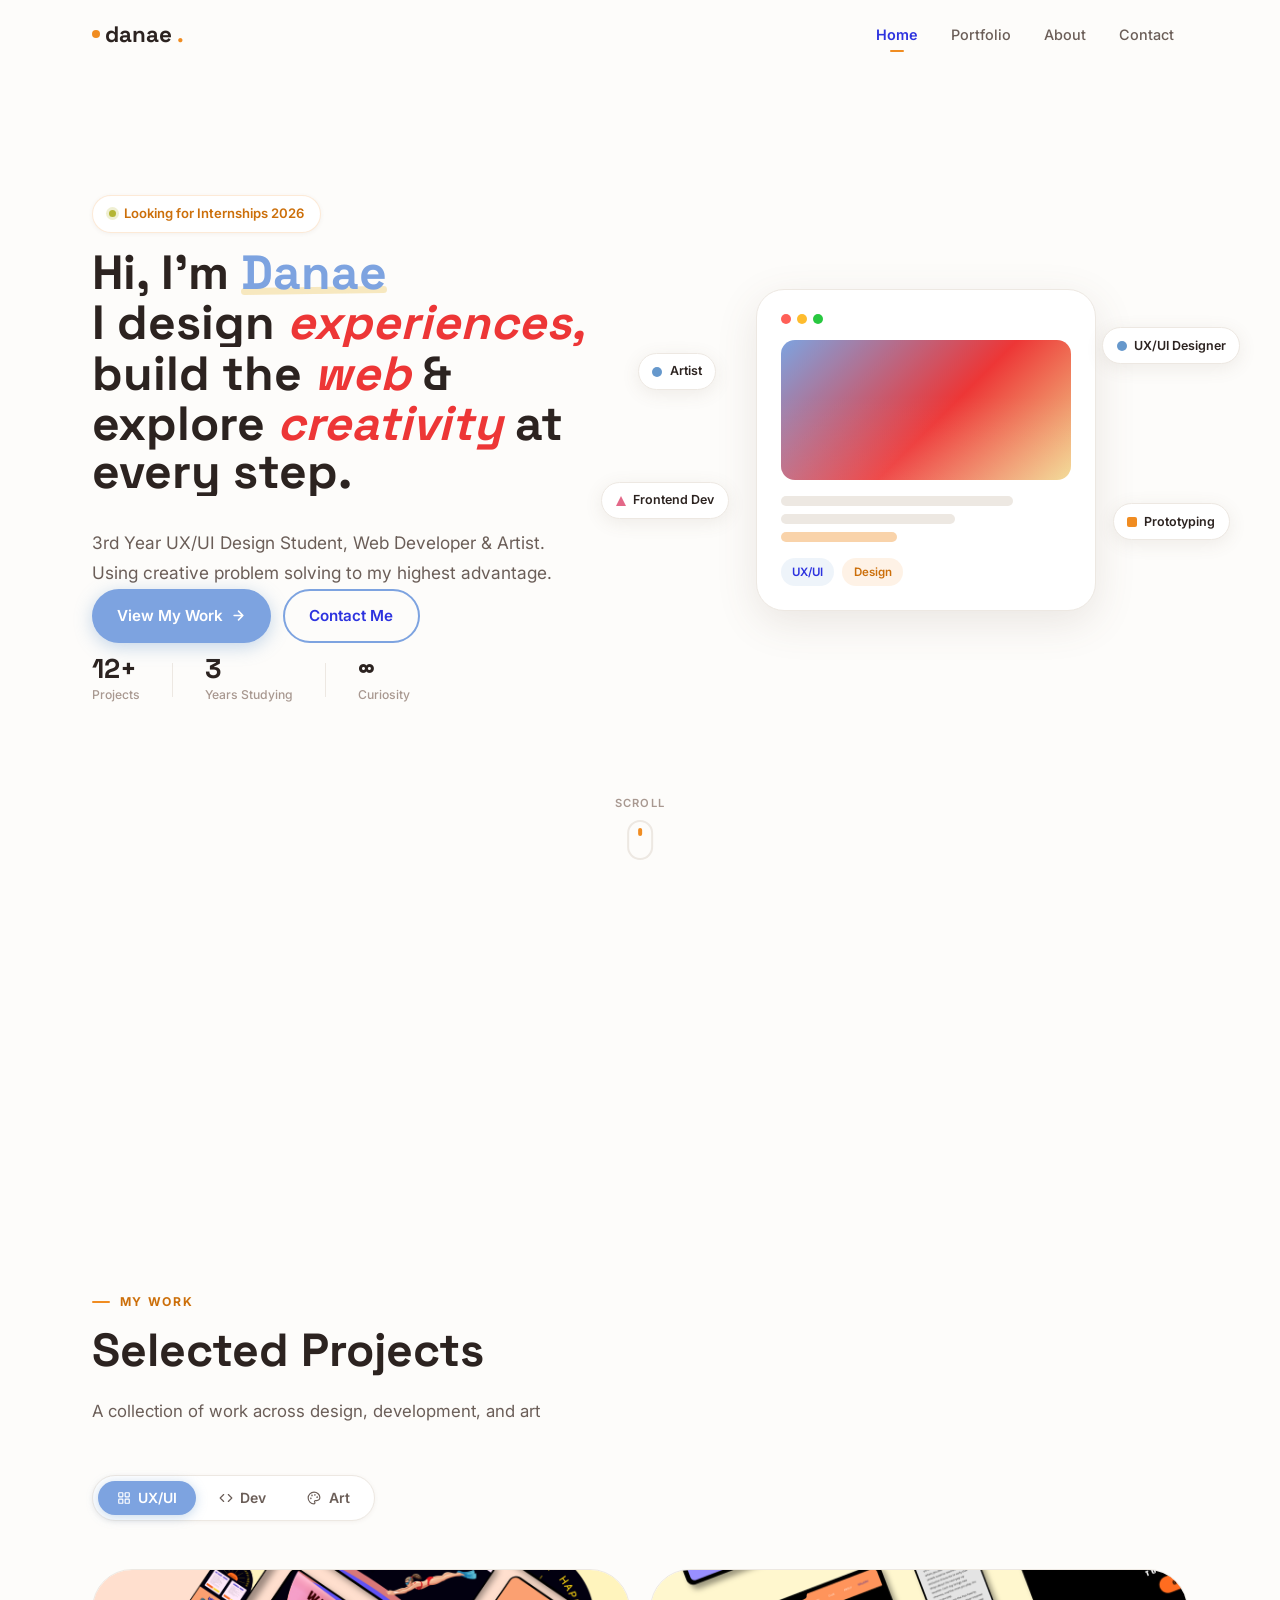
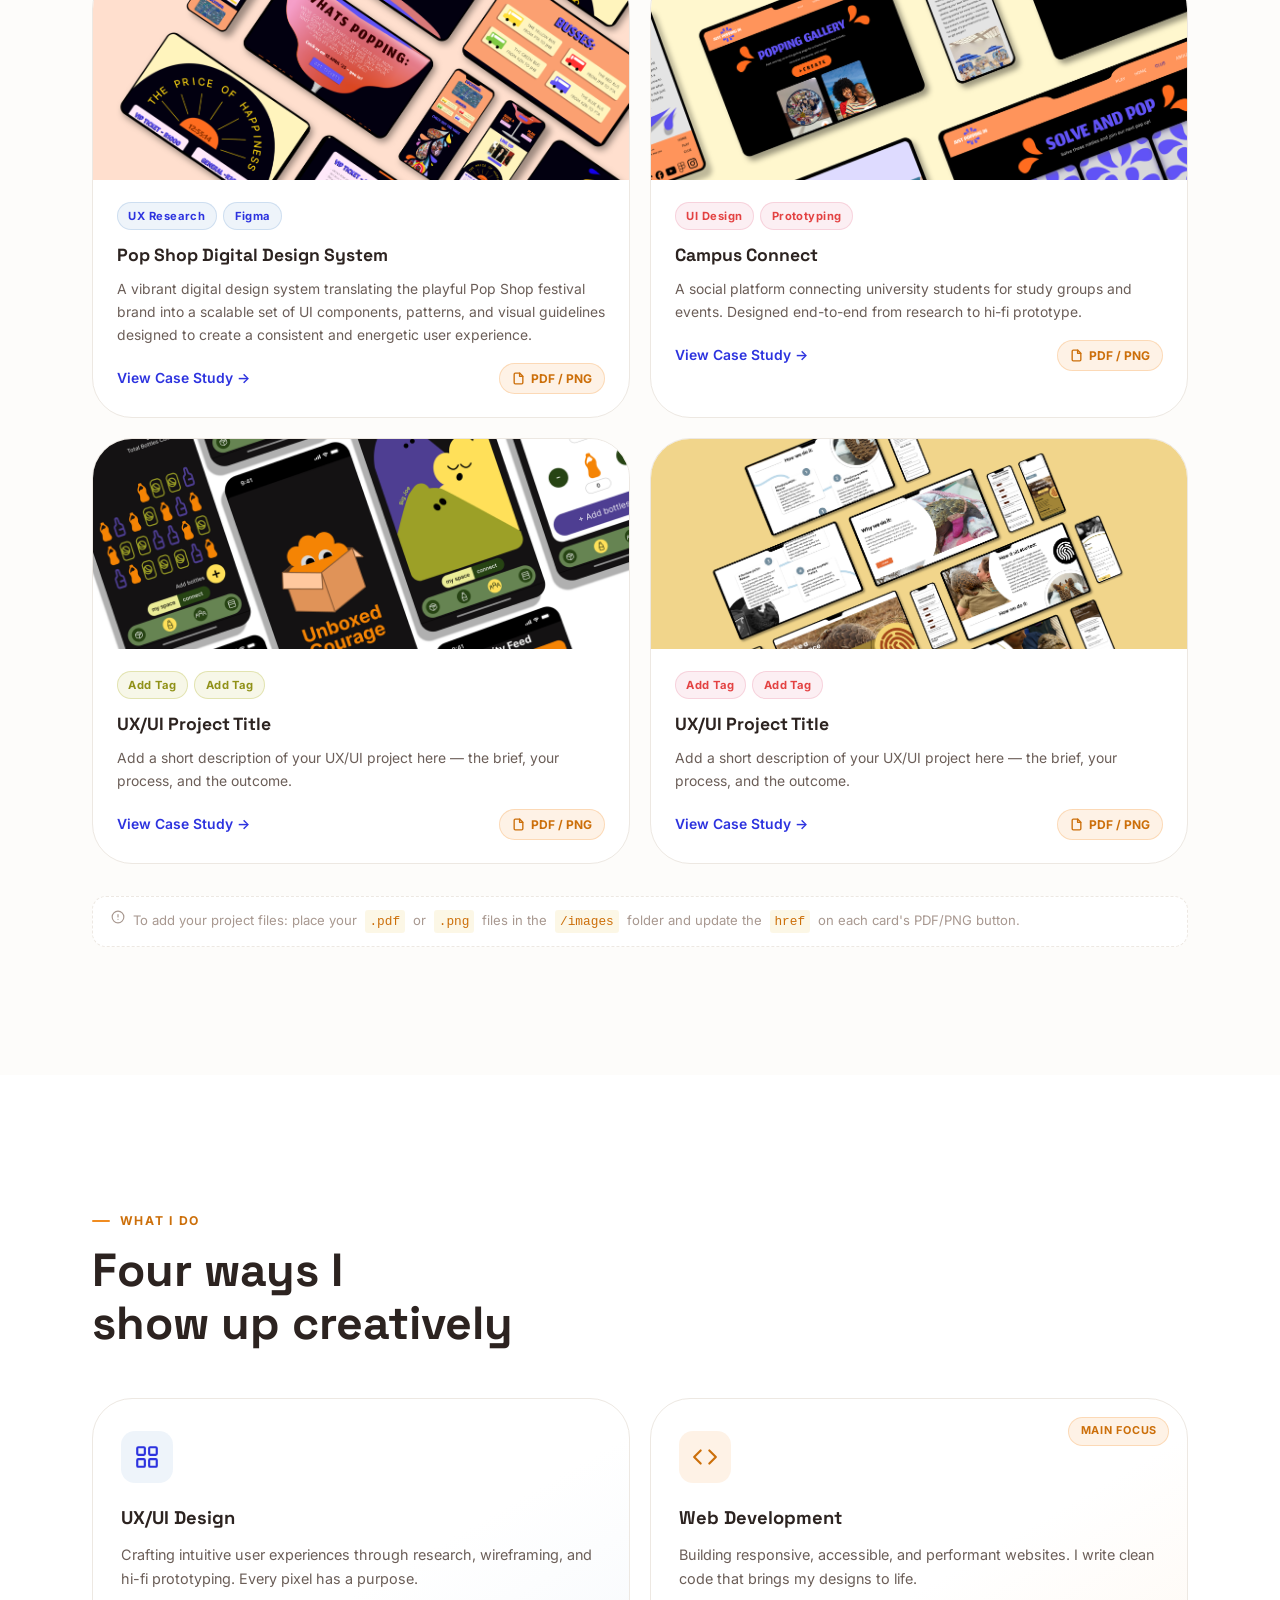
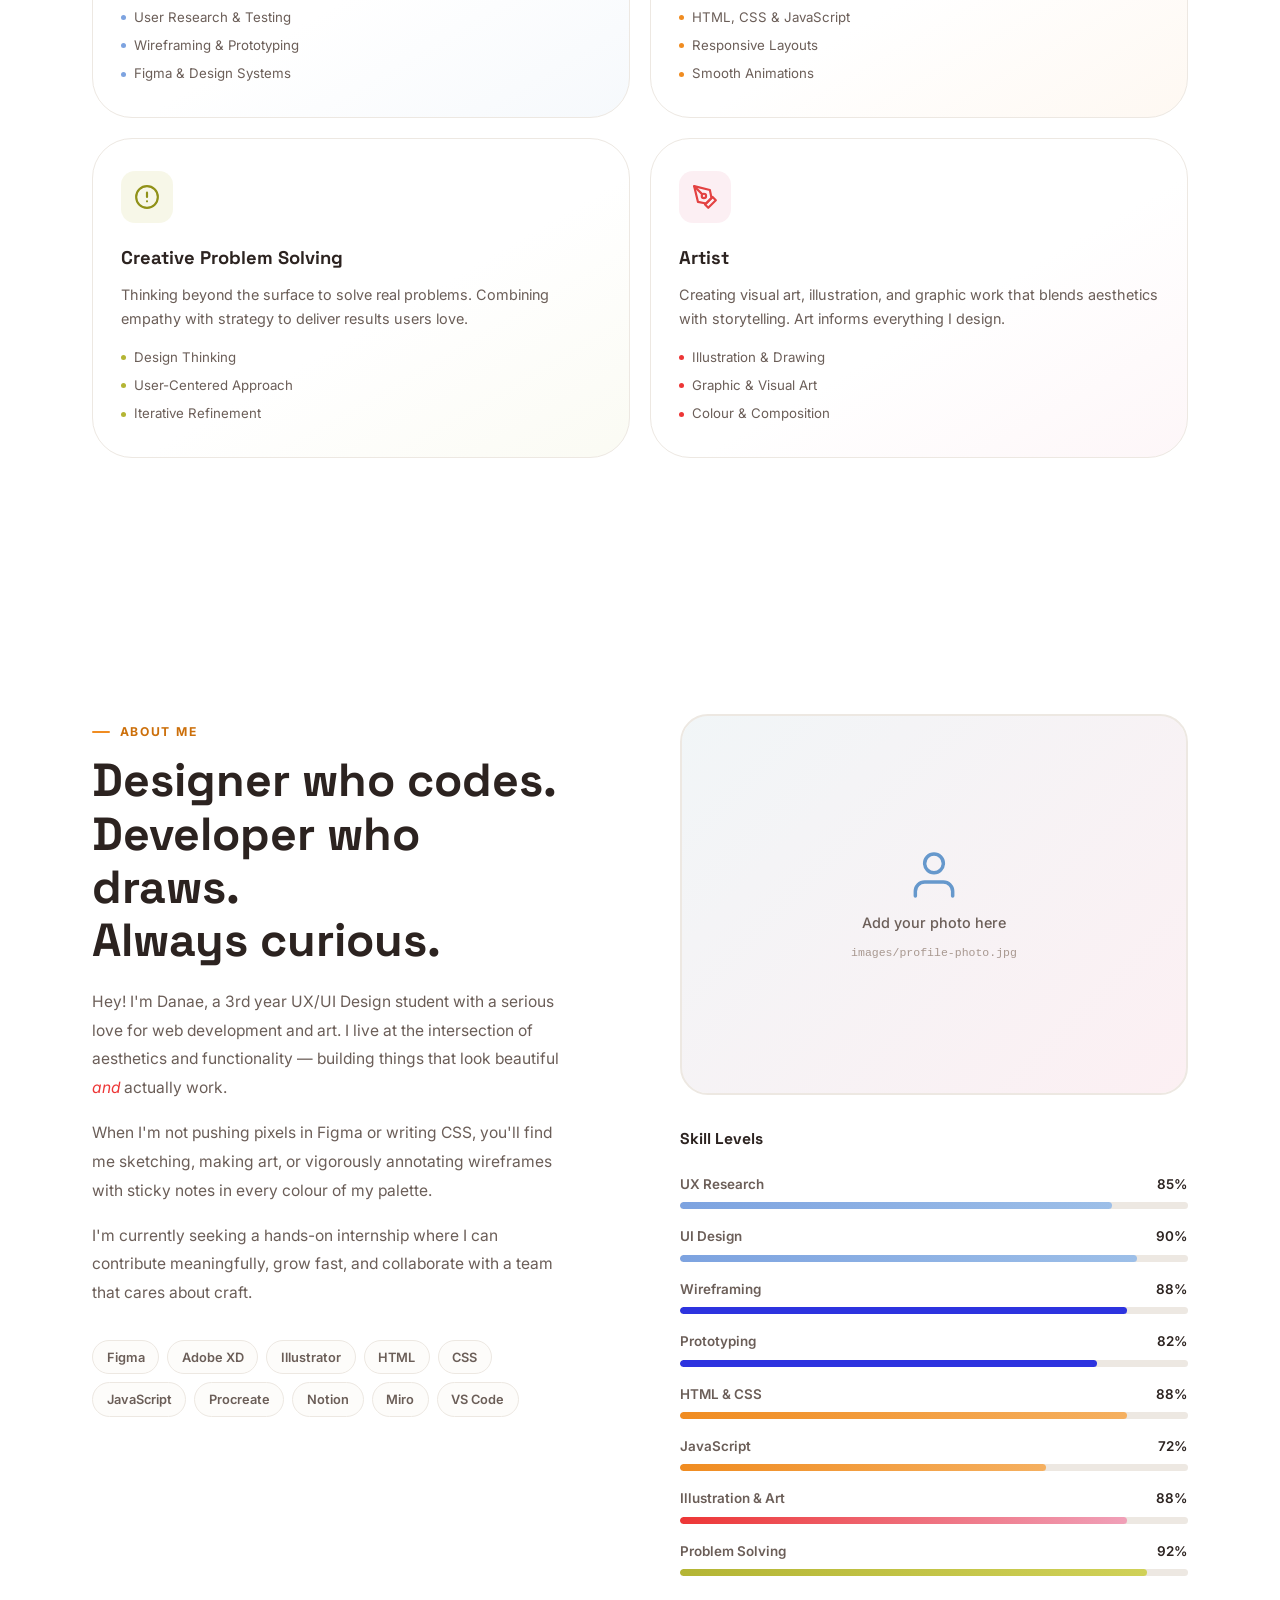
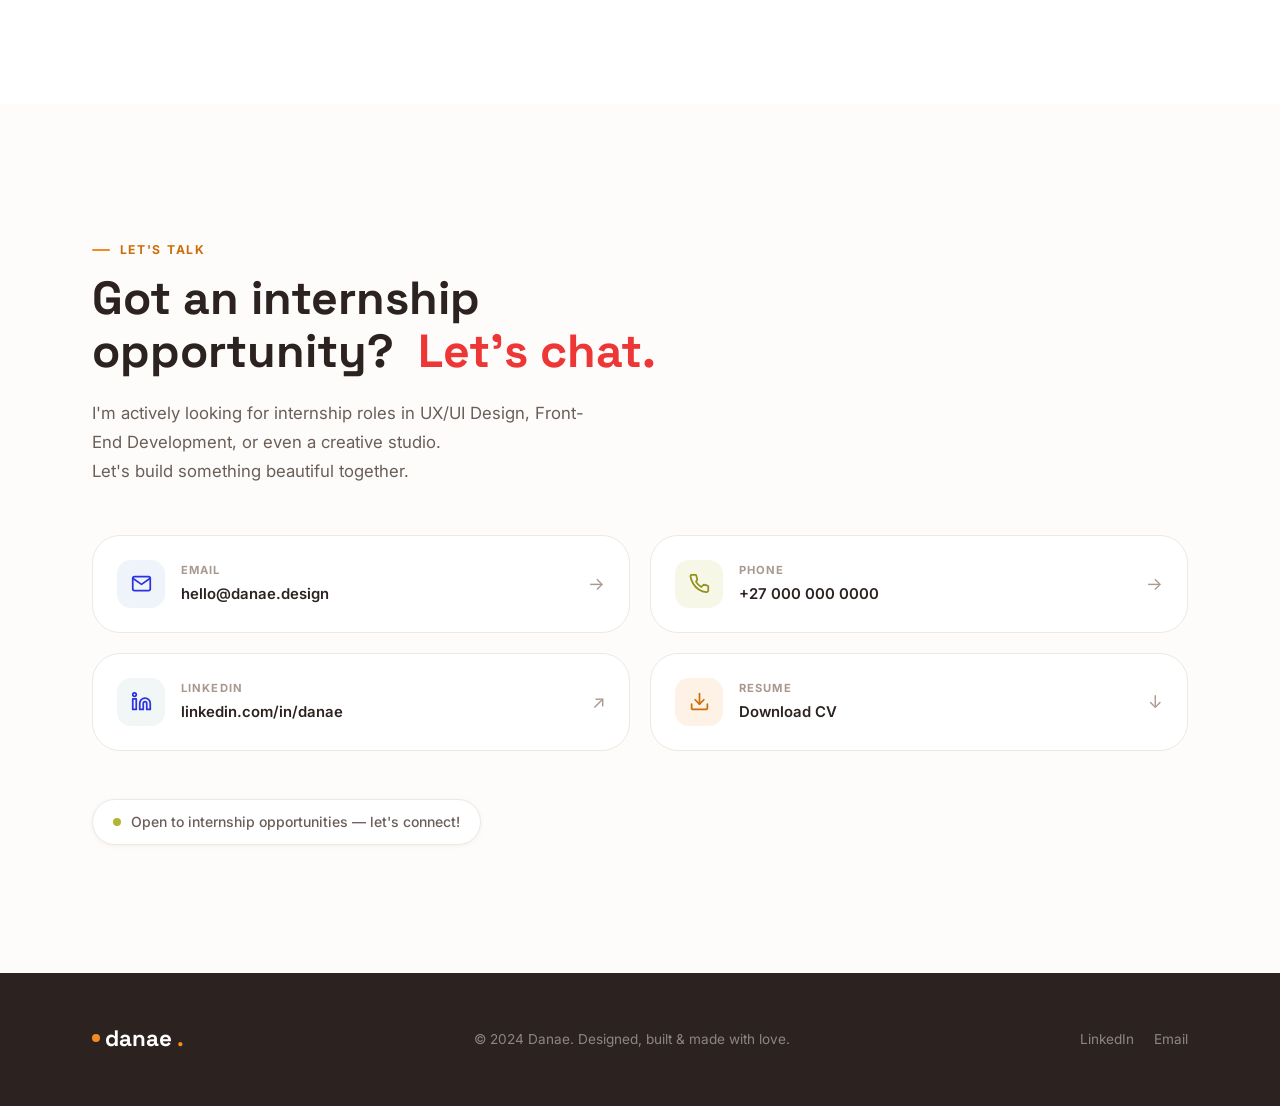
==== index.html @ b21295f0 "first push" ====
<!DOCTYPE html>
<html lang="en">
  <head>
    <meta charset="UTF-8" />
    <meta name="viewport" content="width=device-width, initial-scale=1.0, user-scalable=no, minimum-scale=1.0, maximum-scale=1.0" />
    <title>Danae Swart UX/UI Designer, Developer &amp; Artist</title>
    <meta name="description" content="3rd Year UX/UI Design Student, Web Developer &amp; Artist. Currently seeking internship opportunities." />
    <link rel="preconnect" href="https://fonts.googleapis.com" />
    <link rel="preconnect" href="https://fonts.gstatic.com" crossorigin />
    <link href="https://fonts.googleapis.com/css2?family=Inter:wght@300;400;500;600;700;800;900&family=Space+Grotesk:wght@400;500;600;700;800&display=swap" rel="stylesheet" />
    <link rel="stylesheet" href="styles.css" />
  </head>
  <body>

    <!-- ===== NAVIGATION ===== -->
    <header class="navbar" id="navbar">
      <div class="nav-container">
        <a href="#home" class="nav-logo">
          <span class="logo-dot"></span>danae<span class="logo-accent">.</span>
        </a>

        <nav class="nav-links" id="navLinks" role="navigation" aria-label="Main navigation">
          <a href="#home"      class="nav-link active" data-section="home">Home</a>
          <a href="#portfolio" class="nav-link"         data-section="portfolio">Portfolio</a>
          <a href="#about"     class="nav-link"         data-section="about">About</a>
          <a href="#contact"   class="nav-link"         data-section="contact">Contact</a>
        </nav>

        <button class="hamburger" id="hamburger" aria-label="Toggle menu" aria-expanded="false">
          <span></span><span></span><span></span>
        </button>
      </div>
    </header>

    <main>

      <!-- ===== HERO SECTION ===== -->
      <section class="hero" id="home">

        <!-- Floating background shapes
        <div class="hero-shapes" aria-hidden="true">
          <div class="shape shape-1"></div>
          <div class="shape shape-2"></div>
          <div class="shape shape-3"></div>
          <div class="shape shape-4"></div>
          <div class="shape shape-5"></div>
        </div> -->

        <div class="hero-content">
          <div class="hero-badge">
            <span class="badge-dot"></span>
            Looking for Internships 2026         </div>

          <h1 class="hero-headline">
            <span class="line line-1">Hi, I'm <mark class="highlight">Danae</mark></span>
            <span class="line line-2">I design <em>experiences,</em></span>
            <span class="line line-3">build the <em>web</em> &amp;</span>
            <span class="line line-4">explore  <em>creativity</em> at every step.</span>
          </h1>

          <p class="hero-sub">
            3rd Year UX/UI Design Student, Web Developer &amp; Artist.<br />
            Using creative problem solving to my highest advantage.
          </p>

          <div class="hero-cta">
            <a href="#portfolio" class="btn btn-primary">
              View My Work
              <svg width="15" height="15" viewBox="0 0 24 24" fill="none" stroke="currentColor" stroke-width="2.5" stroke-linecap="round" stroke-linejoin="round" aria-hidden="true"><path d="M5 12h14M12 5l7 7-7 7"/></svg>
            </a>
            <a href="#contact" class="btn btn-outline">Contact Me</a>
          </div>

          <div class="hero-stats">
            <div class="stat">
              <span class="stat-num">12+</span>
              <span class="stat-label">Projects</span>
            </div>
            <div class="stat-divider"></div>
            <div class="stat">
              <span class="stat-num">3</span>
              <span class="stat-label">Years Studying</span>
            </div>
            <div class="stat-divider"></div>
            <div class="stat">
              <span class="stat-num">&infin;</span>
              <span class="stat-label">Curiosity</span>
            </div>
          </div>
        </div>

        <!-- UI mockup card + floating chips -->
        <div class="hero-visual" aria-hidden="true">
          <div class="hero-card-mock">
            <div class="mock-bar">
              <span></span><span></span><span></span>
            </div>
            <div class="mock-img"></div>
            <div class="mock-lines">
              <div class="mock-line w-80"></div>
              <div class="mock-line w-60"></div>
              <div class="mock-line w-40 orange"></div>
            </div>
            <div class="mock-tags">
              <span class="mock-tag">UX/UI</span>
              <span class="mock-tag orange">Design</span>
            </div>
          </div>

          <div class="floating-chip chip-1">
            <svg width="10" height="10" viewBox="0 0 10 10" aria-hidden="true"><circle cx="5" cy="5" r="5" fill="#6698CC"/></svg>
            UX/UI Designer
          </div>
          <div class="floating-chip chip-2">
            <svg width="10" height="10" viewBox="0 0 10 10" aria-hidden="true"><rect width="10" height="10" rx="2" fill="#F08C21"/></svg>
            Prototyping
          </div>
          <div class="floating-chip chip-3">
            <svg width="10" height="10" viewBox="0 0 10 10" aria-hidden="true"><polygon points="5,0 10,10 0,10" fill="#E36888"/></svg>
            Frontend Dev
          </div>
          <div class="floating-chip chip-4">
            <svg width="10" height="10" viewBox="0 0 10 10" aria-hidden="true"><circle cx="5" cy="5" r="5" fill="#6698CC"/></svg>
            Artist
          </div>
        </div>

        <a href="#portfolio" class="scroll-down" aria-label="Scroll to next section">
          <span>Scroll</span>
          <div class="scroll-icon"><div class="scroll-dot"></div></div>
        </a>
      </section>

      <!-- ===== PORTFOLIO SECTION ===== -->
      <section class="portfolio-section reveal" id="portfolio">
        <div class="container">
       

<!-- 
            <div class="skill-card card-sea reveal-child">
              <div class="skill-icon">
                <svg width="26" height="26" viewBox="0 0 24 24" fill="none" stroke="currentColor" stroke-width="2" stroke-linecap="round" stroke-linejoin="round" aria-hidden="true"><rect x="3" y="3" width="7" height="7" rx="1"/><rect x="14" y="3" width="7" height="7" rx="1"/><rect x="3" y="14" width="7" height="7" rx="1"/><rect x="14" y="14" width="7" height="7" rx="1"/></svg>
              </div>
              <h3>UX/UI Design</h3>
              <p>Crafting intuitive user experiences through research, wireframing, and hi-fi prototyping. Every pixel has a purpose.</p>
              <ul class="skill-list">
                <li>User Research &amp; Testing</li>
                <li>Wireframing &amp; Prototyping</li>
                <li>Figma &amp; Design Systems</li>
              </ul>
            </div> -->

            <!-- <div class="skill-card card-tangerine featured reveal-child">
              <div class="featured-badge">Main Focus</div>
              <div class="skill-icon">
                <svg width="26" height="26" viewBox="0 0 24 24" fill="none" stroke="currentColor" stroke-width="2" stroke-linecap="round" stroke-linejoin="round" aria-hidden="true"><polyline points="16 18 22 12 16 6"/><polyline points="8 6 2 12 8 18"/></svg>
              </div>
              <h3>Web Development</h3>
              <p>Building responsive, accessible, and performant websites. I write clean code that brings my designs to life.</p>
              <ul class="skill-list">
                <li>HTML, CSS &amp; JavaScript</li>
                <li>Responsive Layouts</li>
                <li>Smooth Animations</li>
              </ul>
            </div> -->
<!-- 
            <div class="skill-card card-matcha reveal-child">
              <div class="skill-icon">
                <svg width="26" height="26" viewBox="0 0 24 24" fill="none" stroke="currentColor" stroke-width="2" stroke-linecap="round" stroke-linejoin="round" aria-hidden="true"><circle cx="12" cy="12" r="10"/><line x1="12" y1="8" x2="12" y2="12"/><line x1="12" y1="16" x2="12.01" y2="16"/></svg>
              </div>
              <h3>Creative Problem Solving</h3>
              <p>Thinking beyond the surface to solve real problems. Combining empathy with strategy to deliver results users love.</p>
              <ul class="skill-list">
                <li>Design Thinking</li>
                <li>User-Centered Approach</li>
                <li>Iterative Refinement</li>
              </ul>
            </div>
 -->
            <!-- <div class="skill-card card-blush reveal-child">
              <div class="skill-icon">
                <svg width="26" height="26" viewBox="0 0 24 24" fill="none" stroke="currentColor" stroke-width="2" stroke-linecap="round" stroke-linejoin="round" aria-hidden="true"><path d="M12 19l7-7 3 3-7 7-3-3z"/><path d="M18 13l-1.5-7.5L2 2l3.5 14.5L13 18l5-5z"/><path d="M2 2l7.586 7.586"/><circle cx="11" cy="11" r="2"/></svg>
              </div>
              <h3>Artist</h3>
              <p>Creating visual art, illustration, and graphic work that blends aesthetics with storytelling. Art informs everything I design.</p>
              <ul class="skill-list">
                <li>Illustration &amp; Drawing</li>
                <li>Graphic &amp; Visual Art</li>
                <li>Colour &amp; Composition</li>
              </ul>
            </div> -->

          </div>
        </div>
      </section>

      <!-- ===== PORTFOLIO SECTION ===== -->
      <section class="portfolio-section reveal" id="portfolio">
        <div class="container">
          <div class="section-label">My Work</div>
          <h2 class="section-title">Selected Projects</h2>
          <p class="section-sub">A collection of work across design, development, and art</p>

          <!-- Toggle Switch -->
          <div class="toggle-wrapper" role="tablist" aria-label="Project category filter">
            <button class="toggle-btn active" data-filter="uxui" role="tab" aria-selected="true">
              <svg width="14" height="14" viewBox="0 0 24 24" fill="none" stroke="currentColor" stroke-width="2" stroke-linecap="round" stroke-linejoin="round" aria-hidden="true"><rect x="3" y="3" width="7" height="7" rx="1"/><rect x="14" y="3" width="7" height="7" rx="1"/><rect x="3" y="14" width="7" height="7" rx="1"/><rect x="14" y="14" width="7" height="7" rx="1"/></svg>
              UX/UI
            </button>
            <button class="toggle-btn" data-filter="dev" role="tab" aria-selected="false">
              <svg width="14" height="14" viewBox="0 0 24 24" fill="none" stroke="currentColor" stroke-width="2" stroke-linecap="round" stroke-linejoin="round" aria-hidden="true"><polyline points="16 18 22 12 16 6"/><polyline points="8 6 2 12 8 18"/></svg>
              Dev
            </button>
            <button class="toggle-btn" data-filter="art" role="tab" aria-selected="false">
              <svg width="14" height="14" viewBox="0 0 24 24" fill="none" stroke="currentColor" stroke-width="2" stroke-linecap="round" stroke-linejoin="round" aria-hidden="true"><circle cx="13.5" cy="6.5" r=".5"/><circle cx="17.5" cy="10.5" r=".5"/><circle cx="8.5" cy="7.5" r=".5"/><circle cx="6.5" cy="12.5" r=".5"/><path d="M12 2C6.5 2 2 6.5 2 12s4.5 10 10 10c.926 0 1.648-.746 1.648-1.688 0-.437-.18-.835-.437-1.125-.29-.289-.438-.652-.438-1.125a1.64 1.64 0 0 1 1.668-1.668h1.996c3.051 0 5.555-2.503 5.555-5.554C21.965 6.012 17.461 2 12 2z"/></svg>
              Art
            </button>
          </div>

          <!-- Project Grid -->
          <div class="projects-grid" id="projectsGrid">

            <!-- ============================================
                 UX/UI PROJECTS
                 ============================================ -->
            <article class="project-card" data-category="uxui">
              <div class="project-image" style="background: linear-gradient(135deg, #6698CC 0%, #B9D0D8 100%);">
                <div class="project-overlay">

                  <!-- ╔══════════════════════════════════════════╗
                       ║  PROJECT FILE PLUG — HealthTrack         ║
                       ║  1. Add your file to /images/            ║
                       ║  2. Update the href on the button below  ║
                       ║  Accepts: .pdf  or  .png                 ║
                       ╚══════════════════════════════════════════╝ -->
                  <a href="portfolio-viewer.html?image=images/Port1.png&title=HealthTrack%20App" class="overlay-open-btn">
                    <svg width="16" height="16" viewBox="0 0 24 24" fill="none" stroke="currentColor" stroke-width="2.5" stroke-linecap="round" stroke-linejoin="round" aria-hidden="true"><path d="M18 13v6a2 2 0 0 1-2 2H5a2 2 0 0 1-2-2V8a2 2 0 0 1 2-2h6"/><polyline points="15 3 21 3 21 9"/><line x1="10" y1="14" x2="21" y2="3"/></svg>
                    Open Project
                  </a>
                </div>
                <div class="project-img-content">
                  <!-- Replace inner SVG with: <img src="images/healthtrack-cover.png" alt="HealthTrack mockup" /> -->
                  <img src="images/port1Cover.png" alt="HealthTrack App mockup" style="width: 100%; height: 100%; object-fit: cover; border-radius: inherit;" />
                </div>
              </div>
              <div class="project-info">
                <div class="project-tags">
                  <span class="tag tag-sea">UX Research</span>
                  <span class="tag tag-sea">Figma</span>
                </div>
                <h3 class="project-title">Pop Shop Digital Design System</h3>
                <p class="project-desc">
A vibrant digital design system translating the playful Pop Shop festival brand into a scalable set of UI components, patterns, and visual guidelines designed to create a consistent and energetic user experience.</p>
                <div class="project-footer">
                  <a href="portfolio-viewer.html?image=images/Port1.png&title=HealthTrack%20Project" class="project-cta">View Case Study &rarr;</a>
                  <!-- File plug: update href to your actual file -->
                  <a href="portfolio-viewer.html?image=images/Port1.png&title=HealthTrack%20Project" class="project-file-btn" title="Open full project PDF/PNG">
                    <svg width="13" height="13" viewBox="0 0 24 24" fill="none" stroke="currentColor" stroke-width="2.5" stroke-linecap="round" stroke-linejoin="round" aria-hidden="true"><path d="M14 2H6a2 2 0 0 0-2 2v16a2 2 0 0 0 2 2h12a2 2 0 0 0 2-2V8z"/><polyline points="14 2 14 8 20 8"/></svg>
                    PDF / PNG
                  </a>
                </div>
              </div>
            </article>

            <article class="project-card" data-category="uxui">
              <div class="project-image" style="background: linear-gradient(135deg, #E36888 0%, #F2D88F 100%);">
                <div class="project-overlay">
                  <!-- ╔══════════════════════════════════════════╗
                       ║  PROJECT FILE PLUG — Campus Connect      ║
                       ║  href="images/campus-connect.pdf"        ║
                       ║  or  href="images/campus-connect.png"    ║
                       ╚══════════════════════════════════════════╝ -->
                  <a href="portfolio-viewer.html?image=images/Port2.png&title=Campus%20Connect" class="overlay-open-btn">
                    <svg width="16" height="16" viewBox="0 0 24 24" fill="none" stroke="currentColor" stroke-width="2.5" stroke-linecap="round" stroke-linejoin="round" aria-hidden="true"><path d="M18 13v6a2 2 0 0 1-2 2H5a2 2 0 0 1-2-2V8a2 2 0 0 1 2-2h6"/><polyline points="15 3 21 3 21 9"/><line x1="10" y1="14" x2="21" y2="3"/></svg>
                    Open Project
                  </a>
                </div>
                <div class="project-img-content">
                  <!-- Replace with: <img src="images/campus-cover.png" alt="Campus Connect mockup" /> -->
                  <img src="images/port2Cover.png" alt="Campus Connect mockup" style="width: 100%; height: 100%; object-fit: cover; border-radius: inherit;" />
                </div>
              </div>
              <div class="project-info">
                <div class="project-tags">
                  <span class="tag tag-blush">UI Design</span>
                  <span class="tag tag-blush">Prototyping</span>
                </div>
                <h3 class="project-title">Campus Connect</h3>
                <p class="project-desc">A social platform connecting university students for study groups and events. Designed end-to-end from research to hi-fi prototype.</p>
                <div class="project-footer">
                  <a href="portfolio-viewer.html?image=images/Port2.png&title=Campus%20Connect%20Project" class="project-cta">View Case Study &rarr;</a>
                  <a href="portfolio-viewer.html?image=images/Port2.png&title=Campus%20Connect%20Project" class="project-file-btn" title="Open full project PDF/PNG">
                    <svg width="13" height="13" viewBox="0 0 24 24" fill="none" stroke="currentColor" stroke-width="2.5" stroke-linecap="round" stroke-linejoin="round" aria-hidden="true"><path d="M14 2H6a2 2 0 0 0-2 2v16a2 2 0 0 0 2 2h12a2 2 0 0 0 2-2V8z"/><polyline points="14 2 14 8 20 8"/></svg>
                    PDF / PNG
                  </a>
                </div>
              </div>
            </article>

            <!-- UX/UI CARD 3 -->
            <article class="project-card" data-category="uxui">
              <div class="project-image" style="background: linear-gradient(135deg, #B4B534 0%, #B9D0D8 100%);">
                <div class="project-overlay">
                  <!-- ╔══════════════════════════════════════════╗
                       ║  PROJECT FILE PLUG — UX/UI Card 3        ║
                       ║  href="images/uxui-project-3.pdf"        ║
                       ╚══════════════════════════════════════════╝ -->
                  <a href="portfolio-viewer.html?image=images/Port3.png&title=UX%2FUI%20Project%203" class="overlay-open-btn">
                    <svg width="16" height="16" viewBox="0 0 24 24" fill="none" stroke="currentColor" stroke-width="2.5" stroke-linecap="round" stroke-linejoin="round" aria-hidden="true"><path d="M18 13v6a2 2 0 0 1-2 2H5a2 2 0 0 1-2-2V8a2 2 0 0 1 2-2h6"/><polyline points="15 3 21 3 21 9"/><line x1="10" y1="14" x2="21" y2="3"/></svg>
                    Open Project
                  </a>
                </div>
                <div class="project-img-content">
                  <!-- Replace with: <img src="images/uxui-3-cover.png" alt="UX/UI Project 3 mockup" /> -->
                  <img src="images/Port4Cover.png" alt="UX/UI Project 3 mockup" style="width: 100%; height: 100%; object-fit: cover; border-radius: inherit;" />
                </div>
              </div>
              <div class="project-info">
                <div class="project-tags">
                  <span class="tag tag-matcha">Add Tag</span>
                  <span class="tag tag-matcha">Add Tag</span>
                </div>
                <h3 class="project-title">UX/UI Project Title</h3>
                <p class="project-desc">Add a short description of your UX/UI project here — the brief, your process, and the outcome.</p>
                <div class="project-footer">
                  <a href="portfolio-viewer.html?image=images/Port3.png&title=UX%2FUI%20Project%203" class="project-cta">View Case Study &rarr;</a>
                  <a href="portfolio-viewer.html?image=images/Port3.png&title=UX%2FUI%20Project%203" class="project-file-btn" title="Open full project PDF/PNG">
                    <svg width="13" height="13" viewBox="0 0 24 24" fill="none" stroke="currentColor" stroke-width="2.5" stroke-linecap="round" stroke-linejoin="round" aria-hidden="true"><path d="M14 2H6a2 2 0 0 0-2 2v16a2 2 0 0 0 2 2h12a2 2 0 0 0 2-2V8z"/><polyline points="14 2 14 8 20 8"/></svg>
                    PDF / PNG
                  </a>
                </div>
              </div>
            </article>

            <!-- UX/UI CARD 4 -->
            <article class="project-card" data-category="uxui">
              <div class="project-image" style="background: linear-gradient(135deg, #E36888 0%, #6698CC 100%);">
                <div class="project-overlay">
                  <!-- ╔══════════════════════════════════════════╗
                       ║  PROJECT FILE PLUG — UX/UI Card 4        ║
                       ║  href="images/uxui-project-4.pdf"        ║
                       ╚══════════════════════════════════════════╝ -->
                  <a href="portfolio-viewer.html?image=images/Port4.png&title=UX%2FUI%20Project%204" class="overlay-open-btn">
                    <svg width="16" height="16" viewBox="0 0 24 24" fill="none" stroke="currentColor" stroke-width="2.5" stroke-linecap="round" stroke-linejoin="round" aria-hidden="true"><path d="M18 13v6a2 2 0 0 1-2 2H5a2 2 0 0 1-2-2V8a2 2 0 0 1 2-2h6"/><polyline points="15 3 21 3 21 9"/><line x1="10" y1="14" x2="21" y2="3"/></svg>
                    Open Project
                  </a>
                </div>
                <div class="project-img-content">
                  <!-- Replace with: <img src="images/uxui-4-cover.png" alt="UX/UI Project 4 mockup" /> -->
                  <img src="images/Port3Cover.png" alt="UX/UI Project 4 mockup" style="width: 100%; height: 100%; object-fit: cover; border-radius: inherit;" />
                </div>
              </div>
              <div class="project-info">
                <div class="project-tags">
                  <span class="tag tag-blush">Add Tag</span>
                  <span class="tag tag-blush">Add Tag</span>
                </div>
                <h3 class="project-title">UX/UI Project Title</h3>
                <p class="project-desc">Add a short description of your UX/UI project here — the brief, your process, and the outcome.</p>
                <div class="project-footer">
                  <a href="portfolio-viewer.html?image=images/Port4.png&title=UX%2FUI%20Project%204" class="project-cta">View Case Study &rarr;</a>
                  <a href="portfolio-viewer.html?image=images/Port4.png&title=UX%2FUI%20Project%204" class="project-file-btn" title="Open full project PDF/PNG">
                    <svg width="13" height="13" viewBox="0 0 24 24" fill="none" stroke="currentColor" stroke-width="2.5" stroke-linecap="round" stroke-linejoin="round" aria-hidden="true"><path d="M14 2H6a2 2 0 0 0-2 2v16a2 2 0 0 0 2 2h12a2 2 0 0 0 2-2V8z"/><polyline points="14 2 14 8 20 8"/></svg>
                    PDF / PNG
                  </a>
                </div>
              </div>
            </article>

            <!-- ============================================
                 DEV PROJECTS
                 ============================================ -->
            <!-- DEV CARD 1 -->
            <article class="project-card" data-category="dev" hidden>
              <div class="project-image" style="background: linear-gradient(135deg, #B4B534 0%, #6698CC 100%);">
                <div class="project-overlay">
                  <!-- ╔══════════════════════════════════════════╗
                       ║  FILE PLUG — Dev Project 1               ║
                       ║  href="images/dev-project-1.pdf"         ║
                       ╚══════════════════════════════════════════╝ -->
                  <a href="portfolio-viewer.html?image=images/dev-project-1.pdf&title=Dev%20Project%201" class="overlay-open-btn">
                    <svg width="16" height="16" viewBox="0 0 24 24" fill="none" stroke="currentColor" stroke-width="2.5" stroke-linecap="round" stroke-linejoin="round" aria-hidden="true"><path d="M18 13v6a2 2 0 0 1-2 2H5a2 2 0 0 1-2-2V8a2 2 0 0 1 2-2h6"/><polyline points="15 3 21 3 21 9"/><line x1="10" y1="14" x2="21" y2="3"/></svg>
                    Open Project
                  </a>
                </div>
                <div class="project-img-content">
                  <!-- Replace with: <img src="images/dev-1-cover.png" alt="Dev Project 1 screenshot" /> -->
                  <svg width="52" height="52" viewBox="0 0 24 24" fill="none" stroke="rgba(255,255,255,0.45)" stroke-width="1.5" stroke-linecap="round" stroke-linejoin="round" aria-hidden="true"><polyline points="16 18 22 12 16 6"/><polyline points="8 6 2 12 8 18"/></svg>
                </div>
              </div>
              <div class="project-info">
                <div class="project-tags">
                  <span class="tag tag-sea">Add Tag</span>
                  <span class="tag tag-sea">Add Tag</span>
                </div>
                <h3 class="project-title">Dev Project Title</h3>
                <p class="project-desc">Add a short description of your development project here — what it does, what you built it with, and what you learned.</p>
                <div class="project-footer">
                  <a href="portfolio-viewer.html?image=images/dev-project-1.pdf&title=Dev%20Project%201" class="project-cta">View on GitHub &rarr;</a>
                  <a href="portfolio-viewer.html?image=images/dev-project-1.pdf&title=Dev%20Project%201" class="project-file-btn">
                    <svg width="13" height="13" viewBox="0 0 24 24" fill="none" stroke="currentColor" stroke-width="2.5" stroke-linecap="round" stroke-linejoin="round" aria-hidden="true"><path d="M14 2H6a2 2 0 0 0-2 2v16a2 2 0 0 0 2 2h12a2 2 0 0 0 2-2V8z"/><polyline points="14 2 14 8 20 8"/></svg>
                    PDF / PNG
                  </a>
                </div>
              </div>
            </article>

            <!-- DEV CARD 2 -->
            <article class="project-card" data-category="dev" hidden>
              <div class="project-image" style="background: linear-gradient(135deg, #F08C21 0%, #F2D88F 100%);">
                <div class="project-overlay">
                  <!-- ╔══════════════════════════════════════════╗
                       ║  FILE PLUG — Dev Project 2               ║
                       ║  href="images/dev-project-2.pdf"         ║
                       ╚══════════════════════════════════════════╝ -->
                  <a href="portfolio-viewer.html?image=images/dev-project-2.pdf&title=Dev%20Project%202" class="overlay-open-btn">
                    <svg width="16" height="16" viewBox="0 0 24 24" fill="none" stroke="currentColor" stroke-width="2.5" stroke-linecap="round" stroke-linejoin="round" aria-hidden="true"><path d="M18 13v6a2 2 0 0 1-2 2H5a2 2 0 0 1-2-2V8a2 2 0 0 1 2-2h6"/><polyline points="15 3 21 3 21 9"/><line x1="10" y1="14" x2="21" y2="3"/></svg>
                    Open Project
                  </a>
                </div>
                <div class="project-img-content">
                  <!-- Replace with: <img src="images/dev-2-cover.png" alt="Dev Project 2 screenshot" /> -->
                  <svg width="52" height="52" viewBox="0 0 24 24" fill="none" stroke="rgba(255,255,255,0.45)" stroke-width="1.5" stroke-linecap="round" stroke-linejoin="round" aria-hidden="true"><path d="M9 11l3 3L22 4"/><path d="M21 12v7a2 2 0 0 1-2 2H5a2 2 0 0 1-2-2V5a2 2 0 0 1 2-2h11"/></svg>
                </div>
              </div>
              <div class="project-info">
                <div class="project-tags">
                  <span class="tag tag-tangerine">Add Tag</span>
                  <span class="tag tag-tangerine">Add Tag</span>
                </div>
                <h3 class="project-title">Dev Project Title</h3>
                <p class="project-desc">Add a short description of your development project here — what it does, what you built it with, and what you learned.</p>
                <div class="project-footer">
                  <a href="portfolio-viewer.html?image=images/dev-project-2.pdf&title=Dev%20Project%202" class="project-cta">View on GitHub &rarr;</a>
                  <a href="portfolio-viewer.html?image=images/dev-project-2.pdf&title=Dev%20Project%202" class="project-file-btn">
                    <svg width="13" height="13" viewBox="0 0 24 24" fill="none" stroke="currentColor" stroke-width="2.5" stroke-linecap="round" stroke-linejoin="round" aria-hidden="true"><path d="M14 2H6a2 2 0 0 0-2 2v16a2 2 0 0 0 2 2h12a2 2 0 0 0 2-2V8z"/><polyline points="14 2 14 8 20 8"/></svg>
                    PDF / PNG
                  </a>
                </div>
              </div>
            </article>

            <!-- DEV CARD 3 -->
            <article class="project-card" data-category="dev" hidden>
              <div class="project-image" style="background: linear-gradient(135deg, #B9D0D8 0%, #B4B534 100%);">
                <div class="project-overlay">
                  <!-- ╔══════════════════════════════════════════╗
                       ║  FILE PLUG — Dev Project 3               ║
                       ║  href="images/dev-project-3.pdf"         ║
                       ╚══════════════════════════════════════════╝ -->
                  <a href="portfolio-viewer.html?image=images/dev-project-3.pdf&title=Dev%20Project%203" class="overlay-open-btn">
                    <svg width="16" height="16" viewBox="0 0 24 24" fill="none" stroke="currentColor" stroke-width="2.5" stroke-linecap="round" stroke-linejoin="round" aria-hidden="true"><path d="M18 13v6a2 2 0 0 1-2 2H5a2 2 0 0 1-2-2V8a2 2 0 0 1 2-2h6"/><polyline points="15 3 21 3 21 9"/><line x1="10" y1="14" x2="21" y2="3"/></svg>
                    Open Project
                  </a>
                </div>
                <div class="project-img-content">
                  <!-- Replace with: <img src="images/dev-3-cover.png" alt="Dev Project 3 screenshot" /> -->
                  <svg width="52" height="52" viewBox="0 0 24 24" fill="none" stroke="rgba(255,255,255,0.45)" stroke-width="1.5" stroke-linecap="round" stroke-linejoin="round" aria-hidden="true"><path d="M3 11l19-9-9 19-2-8-8-2z"/></svg>
                </div>
              </div>
              <div class="project-info">
                <div class="project-tags">
                  <span class="tag tag-matcha">Add Tag</span>
                  <span class="tag tag-matcha">Add Tag</span>
                </div>
                <h3 class="project-title">Dev Project Title</h3>
                <p class="project-desc">Add a short description of your development project here — what it does, what you built it with, and what you learned.</p>
                <div class="project-footer">
                  <a href="portfolio-viewer.html?image=images/dev-project-3.pdf&title=Dev%20Project%203" class="project-cta">View on GitHub &rarr;</a>
                  <a href="portfolio-viewer.html?image=images/dev-project-3.pdf&title=Dev%20Project%203" class="project-file-btn">
                    <svg width="13" height="13" viewBox="0 0 24 24" fill="none" stroke="currentColor" stroke-width="2.5" stroke-linecap="round" stroke-linejoin="round" aria-hidden="true"><path d="M14 2H6a2 2 0 0 0-2 2v16a2 2 0 0 0 2 2h12a2 2 0 0 0 2-2V8z"/><polyline points="14 2 14 8 20 8"/></svg>
                    PDF / PNG
                  </a>
                </div>
              </div>
            </article>

            <!-- DEV CARD 4 -->
            <article class="project-card" data-category="dev" hidden>
              <div class="project-image" style="background: linear-gradient(135deg, #6698CC 0%, #E36888 100%);">
                <div class="project-overlay">
                  <!-- ╔══════════════════════════════════════════╗
                       ║  FILE PLUG — Dev Project 4               ║
                       ║  href="images/dev-project-4.pdf"         ║
                       ╚══════════════════════════════════════════╝ -->
                  <a href="portfolio-viewer.html?image=images/dev-project-4.pdf&title=Dev%20Project%204" class="overlay-open-btn">
                    <svg width="16" height="16" viewBox="0 0 24 24" fill="none" stroke="currentColor" stroke-width="2.5" stroke-linecap="round" stroke-linejoin="round" aria-hidden="true"><path d="M18 13v6a2 2 0 0 1-2 2H5a2 2 0 0 1-2-2V8a2 2 0 0 1 2-2h6"/><polyline points="15 3 21 3 21 9"/><line x1="10" y1="14" x2="21" y2="3"/></svg>
                    Open Project
                  </a>
                </div>
                <div class="project-img-content">
                  <!-- Replace with: <img src="images/dev-4-cover.png" alt="Dev Project 4 screenshot" /> -->
                  <svg width="52" height="52" viewBox="0 0 24 24" fill="none" stroke="rgba(255,255,255,0.45)" stroke-width="1.5" stroke-linecap="round" stroke-linejoin="round" aria-hidden="true"><rect x="2" y="3" width="20" height="14" rx="2"/><line x1="8" y1="21" x2="16" y2="21"/><line x1="12" y1="17" x2="12" y2="21"/></svg>
                </div>
              </div>
              <div class="project-info">
                <div class="project-tags">
                  <span class="tag tag-sky">Add Tag</span>
                  <span class="tag tag-sky">Add Tag</span>
                </div>
                <h3 class="project-title">Dev Project Title</h3>
                <p class="project-desc">Add a short description of your development project here — what it does, what you built it with, and what you learned.</p>
                <div class="project-footer">
                  <a href="portfolio-viewer.html?image=images/dev-project-4.pdf&title=Dev%20Project%204" class="project-cta">View on GitHub &rarr;</a>
                  <a href="portfolio-viewer.html?image=images/dev-project-4.pdf&title=Dev%20Project%204" class="project-file-btn">
                    <svg width="13" height="13" viewBox="0 0 24 24" fill="none" stroke="currentColor" stroke-width="2.5" stroke-linecap="round" stroke-linejoin="round" aria-hidden="true"><path d="M14 2H6a2 2 0 0 0-2 2v16a2 2 0 0 0 2-2V8z"/><polyline points="14 2 14 8 20 8"/></svg>
                    PDF / PNG
                  </a>
                </div>
              </div>
            </article>

            <!-- ============================================
                 ART PROJECTS
                 ============================================ -->
            <article class="project-card" data-category="art" hidden>
              <div class="project-image" style="background: linear-gradient(135deg, #E36888 0%, #F2D88F 100%);">
                <div class="project-overlay">
                  <!-- ╔══════════════════════════════════════════╗
                       ║  FILE PLUG — Art Project 1               ║
                       ║  href="images/art-project-1.pdf"         ║
                       ║  or  href="images/art-project-1.png"     ║
                       ╚══════════════════════════════════════════╝ -->
                  <a href="portfolio-viewer.html?image=images/art-project-1.png&title=Art%20Project%201" class="overlay-open-btn">
                    <svg width="16" height="16" viewBox="0 0 24 24" fill="none" stroke="currentColor" stroke-width="2.5" stroke-linecap="round" stroke-linejoin="round" aria-hidden="true"><path d="M18 13v6a2 2 0 0 1-2 2H5a2 2 0 0 1-2-2V8a2 2 0 0 1 2-2h6"/><polyline points="15 3 21 3 21 9"/><line x1="10" y1="14" x2="21" y2="3"/></svg>
                    Open Artwork
                  </a>
                </div>
                <div class="project-img-content">
                  <!-- Replace with: <img src="images/art-1-cover.jpg" alt="Illustration project" /> -->
                  <svg width="52" height="52" viewBox="0 0 24 24" fill="none" stroke="rgba(255,255,255,0.45)" stroke-width="1.5" stroke-linecap="round" stroke-linejoin="round" aria-hidden="true"><path d="M12 19l7-7 3 3-7 7-3-3z"/><path d="M18 13l-1.5-7.5L2 2l3.5 14.5L13 18l5-5z"/><path d="M2 2l7.586 7.586"/><circle cx="11" cy="11" r="2"/></svg>
                </div>
              </div>
              <div class="project-info">
                <div class="project-tags">
                  <span class="tag tag-blush">Illustration</span>
                  <span class="tag tag-blush">Digital Art</span>
                </div>
                <h3 class="project-title">Art Project Title</h3>
                <p class="project-desc">Add a short description of your artwork or illustration series here — what inspired it and what it explores visually.</p>
                <div class="project-footer">
                  <a href="portfolio-viewer.html?image=images/art-project-1.png&title=Art%20Project%201" class="project-cta">View Full Series &rarr;</a>
                  <a href="portfolio-viewer.html?image=images/art-project-1.png&title=Art%20Project%201" class="project-file-btn">
                    <svg width="13" height="13" viewBox="0 0 24 24" fill="none" stroke="currentColor" stroke-width="2.5" stroke-linecap="round" stroke-linejoin="round" aria-hidden="true"><path d="M14 2H6a2 2 0 0 0-2 2v16a2 2 0 0 0 2 2h12a2 2 0 0 0 2-2V8z"/><polyline points="14 2 14 8 20 8"/></svg>
                    PDF / PNG
                  </a>
                </div>
              </div>
            </article>

            <article class="project-card" data-category="art" hidden>
              <div class="project-image" style="background: linear-gradient(135deg, #F08C21 0%, #E36888 100%);">
                <div class="project-overlay">
                  <a href="portfolio-viewer.html?image=images/art-project-2.png&title=Art%20Project%202" class="overlay-open-btn">
                    <svg width="16" height="16" viewBox="0 0 24 24" fill="none" stroke="currentColor" stroke-width="2.5" stroke-linecap="round" stroke-linejoin="round" aria-hidden="true"><path d="M18 13v6a2 2 0 0 1-2 2H5a2 2 0 0 1-2-2V8a2 2 0 0 1 2-2h6"/><polyline points="15 3 21 3 21 9"/><line x1="10" y1="14" x2="21" y2="3"/></svg>
                    Open Artwork
                  </a>
                </div>
                <div class="project-img-content">
                  <!-- Replace with: <img src="images/art-2-cover.jpg" alt="Graphic design project" /> -->
                  <svg width="52" height="52" viewBox="0 0 24 24" fill="none" stroke="rgba(255,255,255,0.45)" stroke-width="1.5" stroke-linecap="round" stroke-linejoin="round" aria-hidden="true"><circle cx="12" cy="12" r="10"/><path d="M8.56 2.75c4.37 6.03 6.02 9.42 8.03 17.72m2.54-15.38c-3.72 4.35-8.94 5.66-16.88 5.85m19.5 1.9c-3.5-.93-6.63-.82-8.94 0-2.58.92-5.01 2.86-7.44 6.32"/></svg>
                </div>
              </div>
              <div class="project-info">
                <div class="project-tags">
                  <span class="tag tag-tangerine">Graphic Design</span>
                  <span class="tag tag-tangerine">Branding</span>
                </div>
                <h3 class="project-title">Art Project Title</h3>
                <p class="project-desc">Add a short description of your graphic design or branding project here. What was the brief, what did you create?</p>
                <div class="project-footer">
                  <a href="#" class="project-cta">View Full Project &rarr;</a>
                  <a href="portfolio-viewer.html?image=images/art-project-2.png&title=Art%20Project%202" class="project-file-btn">
                    <svg width="13" height="13" viewBox="0 0 24 24" fill="none" stroke="currentColor" stroke-width="2.5" stroke-linecap="round" stroke-linejoin="round" aria-hidden="true"><path d="M14 2H6a2 2 0 0 0-2 2v16a2 2 0 0 0 2 2h12a2 2 0 0 0 2-2V8z"/><polyline points="14 2 14 8 20 8"/></svg>
                    PDF / PNG
                  </a>
                </div>
              </div>
            </article>

            <article class="project-card" data-category="art" hidden>
              <div class="project-image" style="background: linear-gradient(135deg, #B9D0D8 0%, #E36888 100%);">
                <div class="project-overlay">
                  <a href="portfolio-viewer.html?image=images/art-project-3.png&title=Art%20Project%203" class="overlay-open-btn">
                    <svg width="16" height="16" viewBox="0 0 24 24" fill="none" stroke="currentColor" stroke-width="2.5" stroke-linecap="round" stroke-linejoin="round" aria-hidden="true"><path d="M18 13v6a2 2 0 0 1-2 2H5a2 2 0 0 1-2-2V8a2 2 0 0 1 2-2h6"/><polyline points="15 3 21 3 21 9"/><line x1="10" y1="14" x2="21" y2="3"/></svg>
                    Open Artwork
                  </a>
                </div>
                <div class="project-img-content">
                  <!-- Replace with: <img src="images/art-3-cover.jpg" alt="Mixed media project" /> -->
                  <svg width="52" height="52" viewBox="0 0 24 24" fill="none" stroke="rgba(255,255,255,0.45)" stroke-width="1.5" stroke-linecap="round" stroke-linejoin="round" aria-hidden="true"><rect x="3" y="3" width="18" height="18" rx="2"/><circle cx="8.5" cy="8.5" r="1.5"/><polyline points="21 15 16 10 5 21"/></svg>
                </div>
              </div>
              <div class="project-info">
                <div class="project-tags">
                  <span class="tag tag-sky">Mixed Media</span>
                  <span class="tag tag-sky">Visual Art</span>
                </div>
                <h3 class="project-title">Art Project Title</h3>
                <p class="project-desc">Add a short description of your mixed media or visual art project. What materials, themes, or ideas did you work with?</p>
                <div class="project-footer">
                  <a href="#" class="project-cta">View Full Project &rarr;</a>
                  <a href="portfolio-viewer.html?image=images/art-project-3.png&title=Art%20Project%203" class="project-file-btn">
                    <svg width="13" height="13" viewBox="0 0 24 24" fill="none" stroke="currentColor" stroke-width="2.5" stroke-linecap="round" stroke-linejoin="round" aria-hidden="true"><path d="M14 2H6a2 2 0 0 0-2 2v16a2 2 0 0 0 2 2h12a2 2 0 0 0 2-2V8z"/><polyline points="14 2 14 8 20 8"/></svg>
                    PDF / PNG
                  </a>
                </div>
              </div>
            </article>

            <!-- ART CARD 4 -->
            <article class="project-card" data-category="art" hidden>
              <div class="project-image" style="background: linear-gradient(135deg, #B4B534 0%, #E36888 100%);">
                <div class="project-overlay">
                  <!-- ╔══════════════════════════════════════════╗
                       ║  FILE PLUG — Art Project 4               ║
                       ║  href="images/art-project-4.png"         ║
                       ║  or  href="images/art-project-4.pdf"     ║
                       ╚══════════════════════════════════════════╝ -->
                  <a href="portfolio-viewer.html?image=images/art-project-4.png&title=Art%20Project%204" class="overlay-open-btn">
                    <svg width="16" height="16" viewBox="0 0 24 24" fill="none" stroke="currentColor" stroke-width="2.5" stroke-linecap="round" stroke-linejoin="round" aria-hidden="true"><path d="M18 13v6a2 2 0 0 1-2 2H5a2 2 0 0 1-2-2V8a2 2 0 0 1 2-2h6"/><polyline points="15 3 21 3 21 9"/><line x1="10" y1="14" x2="21" y2="3"/></svg>
                    Open Artwork
                  </a>
                </div>
                <div class="project-img-content">
                  <!-- Replace with: <img src="images/art-4-cover.jpg" alt="Art Project 4" /> -->
                  <svg width="52" height="52" viewBox="0 0 24 24" fill="none" stroke="rgba(255,255,255,0.45)" stroke-width="1.5" stroke-linecap="round" stroke-linejoin="round" aria-hidden="true"><path d="M12 19l7-7 3 3-7 7-3-3z"/><path d="M18 13l-1.5-7.5L2 2l3.5 14.5L13 18l5-5z"/></svg>
                </div>
              </div>
              <div class="project-info">
                <div class="project-tags">
                  <span class="tag tag-matcha">Add Tag</span>
                  <span class="tag tag-matcha">Add Tag</span>
                </div>
                <h3 class="project-title">Art Project Title</h3>
                <p class="project-desc">Add a short description of your artwork here — what inspired it and what it explores visually.</p>
                <div class="project-footer">
                  <a href="#" class="project-cta">View Full Project &rarr;</a>
                  <a href="portfolio-viewer.html?image=images/art-project-4.png&title=Art%20Project%204" class="project-file-btn">
                    <svg width="13" height="13" viewBox="0 0 24 24" fill="none" stroke="currentColor" stroke-width="2.5" stroke-linecap="round" stroke-linejoin="round" aria-hidden="true"><path d="M14 2H6a2 2 0 0 0-2 2v16a2 2 0 0 0 2 2h12a2 2 0 0 0 2-2V8z"/><polyline points="14 2 14 8 20 8"/></svg>
                    PDF / PNG
                  </a>
                </div>
              </div>
            </article>

          </div><!-- /projects-grid -->

          <!-- File upload instruction note -->
          <p class="file-note">
            <svg width="14" height="14" viewBox="0 0 24 24" fill="none" stroke="currentColor" stroke-width="2" stroke-linecap="round" stroke-linejoin="round" aria-hidden="true"><circle cx="12" cy="12" r="10"/><line x1="12" y1="8" x2="12" y2="12"/><line x1="12" y1="16" x2="12.01" y2="16"/></svg>
            To add your project files: place your <code>.pdf</code> or <code>.png</code> files in the <code>/images</code> folder and update the <code>href</code> on each card's PDF/PNG button.
          </p>

        </div>
      </section>

      <!-- ===== WHAT I DO SECTION ===== -->
      <section class="what-i-do reveal" id="what-i-do">
        <div class="container">
          <div class="section-label">What I Do</div>
          <h2 class="section-title">Four ways I<br />show up creatively</h2>

          <div class="skills-grid">

            <div class="skill-card card-sea reveal-child">
              <div class="skill-icon">
                <svg width="26" height="26" viewBox="0 0 24 24" fill="none" stroke="currentColor" stroke-width="2" stroke-linecap="round" stroke-linejoin="round" aria-hidden="true"><rect x="3" y="3" width="7" height="7" rx="1"/><rect x="14" y="3" width="7" height="7" rx="1"/><rect x="3" y="14" width="7" height="7" rx="1"/><rect x="14" y="14" width="7" height="7" rx="1"/></svg>
              </div>
              <h3>UX/UI Design</h3>
              <p>Crafting intuitive user experiences through research, wireframing, and hi-fi prototyping. Every pixel has a purpose.</p>
              <ul class="skill-list">
                <li>User Research &amp; Testing</li>
                <li>Wireframing &amp; Prototyping</li>
                <li>Figma &amp; Design Systems</li>
              </ul>
            </div>

            <div class="skill-card card-tangerine featured reveal-child">
              <div class="featured-badge">Main Focus</div>
              <div class="skill-icon">
                <svg width="26" height="26" viewBox="0 0 24 24" fill="none" stroke="currentColor" stroke-width="2" stroke-linecap="round" stroke-linejoin="round" aria-hidden="true"><polyline points="16 18 22 12 16 6"/><polyline points="8 6 2 12 8 18"/></svg>
              </div>
              <h3>Web Development</h3>
              <p>Building responsive, accessible, and performant websites. I write clean code that brings my designs to life.</p>
              <ul class="skill-list">
                <li>HTML, CSS &amp; JavaScript</li>
                <li>Responsive Layouts</li>
                <li>Smooth Animations</li>
              </ul>
            </div>

            <div class="skill-card card-matcha reveal-child">
              <div class="skill-icon">
                <svg width="26" height="26" viewBox="0 0 24 24" fill="none" stroke="currentColor" stroke-width="2" stroke-linecap="round" stroke-linejoin="round" aria-hidden="true"><circle cx="12" cy="12" r="10"/><line x1="12" y1="8" x2="12" y2="12"/><line x1="12" y1="16" x2="12.01" y2="16"/></svg>
              </div>
              <h3>Creative Problem Solving</h3>
              <p>Thinking beyond the surface to solve real problems. Combining empathy with strategy to deliver results users love.</p>
              <ul class="skill-list">
                <li>Design Thinking</li>
                <li>User-Centered Approach</li>
                <li>Iterative Refinement</li>
              </ul>
            </div>

            <div class="skill-card card-blush reveal-child">
              <div class="skill-icon">
                <svg width="26" height="26" viewBox="0 0 24 24" fill="none" stroke="currentColor" stroke-width="2" stroke-linecap="round" stroke-linejoin="round" aria-hidden="true"><path d="M12 19l7-7 3 3-7 7-3-3z"/><path d="M18 13l-1.5-7.5L2 2l3.5 14.5L13 18l5-5z"/><path d="M2 2l7.586 7.586"/><circle cx="11" cy="11" r="2"/></svg>
              </div>
              <h3>Artist</h3>
              <p>Creating visual art, illustration, and graphic work that blends aesthetics with storytelling. Art informs everything I design.</p>
              <ul class="skill-list">
                <li>Illustration &amp; Drawing</li>
                <li>Graphic &amp; Visual Art</li>
                <li>Colour &amp; Composition</li>
              </ul>
            </div>

          </div>
        </div>
      </section>

      <!-- ===== ABOUT SECTION ===== -->
      <section class="about-section reveal" id="about">
        <div class="container">
          <div class="about-grid">

            <div class="about-left">
              <div class="section-label">About Me</div>
              <h2 class="section-title">Designer who codes.<br />Developer who draws.<br />Always curious.</h2>

              <p class="about-text">
                Hey! I'm Danae, a 3rd year UX/UI Design student with a serious love for web development and art. I live at the intersection of aesthetics and functionality &mdash; building things that look beautiful <em>and</em> actually work.
              </p>
              <p class="about-text">
                When I'm not pushing pixels in Figma or writing CSS, you'll find me sketching, making art, or vigorously annotating wireframes with sticky notes in every colour of my palette.
              </p>
              <p class="about-text">
                I'm currently seeking a hands-on internship where I can contribute meaningfully, grow fast, and collaborate with a team that cares about craft.
              </p>

              <div class="about-tools">
                <span class="tool-tag">Figma</span>
                <span class="tool-tag">Adobe XD</span>
                <span class="tool-tag">Illustrator</span>
                <span class="tool-tag">HTML</span>
                <span class="tool-tag">CSS</span>
                <span class="tool-tag">JavaScript</span>
                <span class="tool-tag">Procreate</span>
                <span class="tool-tag">Notion</span>
                <span class="tool-tag">Miro</span>
                <span class="tool-tag">VS Code</span>
              </div>
            </div>

            <div class="about-right">
              <div class="about-photo">
                <!-- Replace the placeholder div below with:
                     <img src="images/profile-photo.jpg" alt="Photo of Danae" />
                     Recommended: 800x600px  -->
                <div class="photo-placeholder">
                  <svg width="56" height="56" viewBox="0 0 24 24" fill="none" stroke="#6698CC" stroke-width="1.5" stroke-linecap="round" stroke-linejoin="round" aria-hidden="true"><path d="M20 21v-2a4 4 0 0 0-4-4H8a4 4 0 0 0-4 4v2"/><circle cx="12" cy="7" r="4"/></svg>
                  <p>Add your photo here</p>
                  <small>images/profile-photo.jpg</small>
                </div>
              </div>

              <div class="skills-section">
                <h3 class="skills-heading">Skill Levels</h3>
                <div class="skill-bars" id="skillBars">

                  <div class="skill-bar-row">
                    <div class="skill-bar-header"><span>UX Research</span><span class="skill-pct">85%</span></div>
                    <div class="skill-bar-track"><div class="skill-bar-fill fill-sea" data-width="85"></div></div>
                  </div>
                  <div class="skill-bar-row">
                    <div class="skill-bar-header"><span>UI Design</span><span class="skill-pct">90%</span></div>
                    <div class="skill-bar-track"><div class="skill-bar-fill fill-sea" data-width="90"></div></div>
                  </div>
                  <div class="skill-bar-row">
                    <div class="skill-bar-header"><span>Wireframing</span><span class="skill-pct">88%</span></div>
                    <div class="skill-bar-track"><div class="skill-bar-fill fill-sky" data-width="88"></div></div>
                  </div>
                  <div class="skill-bar-row">
                    <div class="skill-bar-header"><span>Prototyping</span><span class="skill-pct">82%</span></div>
                    <div class="skill-bar-track"><div class="skill-bar-fill fill-sky" data-width="82"></div></div>
                  </div>
                  <div class="skill-bar-row">
                    <div class="skill-bar-header"><span>HTML &amp; CSS</span><span class="skill-pct">88%</span></div>
                    <div class="skill-bar-track"><div class="skill-bar-fill fill-tangerine" data-width="88"></div></div>
                  </div>
                  <div class="skill-bar-row">
                    <div class="skill-bar-header"><span>JavaScript</span><span class="skill-pct">72%</span></div>
                    <div class="skill-bar-track"><div class="skill-bar-fill fill-tangerine" data-width="72"></div></div>
                  </div>
                  <div class="skill-bar-row">
                    <div class="skill-bar-header"><span>Illustration &amp; Art</span><span class="skill-pct">88%</span></div>
                    <div class="skill-bar-track"><div class="skill-bar-fill fill-blush" data-width="88"></div></div>
                  </div>
                  <div class="skill-bar-row">
                    <div class="skill-bar-header"><span>Problem Solving</span><span class="skill-pct">92%</span></div>
                    <div class="skill-bar-track"><div class="skill-bar-fill fill-matcha" data-width="92"></div></div>
                  </div>

                </div>
              </div>
            </div>

          </div>
        </div>
      </section>

      <!-- ===== CONTACT SECTION ===== -->
      <section class="contact-section reveal" id="contact">
        <div class="container">
          <div class="section-label">Let's Talk</div>
          <h2 class="section-title contact-title">
            Got an internship<br />opportunity?
            <span class="highlight">&nbsp;Let's chat.</span>
          </h2>
          <p class="section-sub">
            I'm actively looking for internship roles in UX/UI Design, Front-End Development, or even a creative studio.<br />
            Let's build something beautiful together.
          </p>

          <div class="contact-grid">

            <a href="mailto:hello@danae.design" class="contact-card email-card">
              <div class="contact-icon">
                <svg width="21" height="21" viewBox="0 0 24 24" fill="none" stroke="currentColor" stroke-width="2" stroke-linecap="round" stroke-linejoin="round" aria-hidden="true"><path d="M4 4h16c1.1 0 2 .9 2 2v12c0 1.1-.9 2-2 2H4c-1.1 0-2-.9-2-2V6c0-1.1.9-2 2-2z"/><polyline points="22,6 12,13 2,6"/></svg>
              </div>
              <div class="contact-info">
                <span class="contact-label">Email</span>
                <span class="contact-value">hello@danae.design</span>
              </div>
              <span class="contact-arrow" aria-hidden="true">&rarr;</span>
            </a>

            <a href="tel:+27000000000" class="contact-card phone-card">
              <div class="contact-icon">
                <svg width="21" height="21" viewBox="0 0 24 24" fill="none" stroke="currentColor" stroke-width="2" stroke-linecap="round" stroke-linejoin="round" aria-hidden="true"><path d="M22 16.92v3a2 2 0 0 1-2.18 2 19.79 19.79 0 0 1-8.63-3.07A19.5 19.5 0 0 1 4.69 12 19.79 19.79 0 0 1 1.63 3.38 2 2 0 0 1 3.61 2h3a2 2 0 0 1 2 1.72c.127.96.361 1.903.7 2.81a2 2 0 0 1-.45 2.11L7.91 9.91a16 16 0 0 0 6.09 6.09l1.97-1.97a2 2 0 0 1 2.11-.45c.907.339 1.85.573 2.81.7A2 2 0 0 1 22 16.92z"/></svg>
              </div>
              <div class="contact-info">
                <span class="contact-label">Phone</span>
                <span class="contact-value">+27 000 000 0000</span>
              </div>
              <span class="contact-arrow" aria-hidden="true">&rarr;</span>
            </a>

            <a href="https://www.linkedin.com/in/your-profile" target="_blank" rel="noopener noreferrer" class="contact-card linkedin-card">
              <div class="contact-icon">
                <svg width="21" height="21" viewBox="0 0 24 24" fill="none" stroke="currentColor" stroke-width="2" stroke-linecap="round" stroke-linejoin="round" aria-hidden="true"><path d="M16 8a6 6 0 0 1 6 6v7h-4v-7a2 2 0 0 0-2-2 2 2 0 0 0-2 2v7h-4v-7a6 6 0 0 1 6-6z"/><rect x="2" y="9" width="4" height="12"/><circle cx="4" cy="4" r="2"/></svg>
              </div>
              <div class="contact-info">
                <span class="contact-label">LinkedIn</span>
                <span class="contact-value">linkedin.com/in/danae</span>
              </div>
              <span class="contact-arrow" aria-hidden="true">&nearr;</span>
            </a>

            <a href="images/CV_Placeholder.pdf" download class="contact-card cv-card">
              <div class="contact-icon">
                <svg width="21" height="21" viewBox="0 0 24 24" fill="none" stroke="currentColor" stroke-width="2" stroke-linecap="round" stroke-linejoin="round" aria-hidden="true"><path d="M21 15v4a2 2 0 0 1-2 2H5a2 2 0 0 1-2-2v-4"/><polyline points="7 10 12 15 17 10"/><line x1="12" y1="15" x2="12" y2="3"/></svg>
              </div>
              <div class="contact-info">
                <span class="contact-label">Resume</span>
                <span class="contact-value">Download CV</span>
              </div>
              <span class="contact-arrow" aria-hidden="true">&darr;</span>
            </a>

          </div>

          <div class="contact-note">
            <div class="status-dot"></div>
            Open to internship opportunities &mdash; let's connect!
          </div>
        </div>
      </section>
    </main>

    <!-- ===== FOOTER ===== -->
    <footer class="footer">
      <div class="container footer-inner">
        <a href="#home" class="nav-logo footer-logo">
          <span class="logo-dot"></span>danae<span class="logo-accent">.</span>
        </a>
        <p class="footer-copy">&copy; 2024 Danae. Designed, built &amp; made with love.</p>
        <div class="footer-links">
          <a href="https://www.linkedin.com/in/your-profile" target="_blank" rel="noopener noreferrer">LinkedIn</a>
          <a href="mailto:hello@danae.design">Email</a>
        </div>
      </div>
    </footer>

    <button class="back-to-top" id="backToTop" aria-label="Scroll back to top">
      <svg width="18" height="18" viewBox="0 0 24 24" fill="none" stroke="currentColor" stroke-width="2.5" stroke-linecap="round" stroke-linejoin="round" aria-hidden="true"><polyline points="18 15 12 9 6 15"/></svg>
    </button>

    <script src="script.js"></script>
  </body>
</html>
---- styles.css ----
/* ==========================================================
   DANAE — PORTFOLIO  ( updated palette edition )
   Colours: Blush · Sky · Butter · Tangerine · Sea · Matcha
   ========================================================== */

/* ----------------------------------------------------------
   1. CSS CUSTOM PROPERTIES
   ---------------------------------------------------------- */
:root {
  /* ── Brand Palette ── */
  --blush:           #ed3636;
  --blush-dark:      #e34242;
  --blush-light:     rgba(227, 104, 136, 0.10);
  --blush-mid:       rgba(227, 104, 136, 0.22);

  --sky:             #2d33df;
  --sky-dark:        #2d33df;
  --sky-light:       rgba(185, 208, 216, 0.20);

  --butter:          #F2D88F;
  --butter-dark:     #D4B85A;
  --butter-light:    rgba(242, 216, 143, 0.22);

  --tangerine:       #F08C21;
  --tangerine-dark:  #CC6F0A;
  --tangerine-light: rgba(240, 140, 33, 0.11);
  --tangerine-mid:   rgba(240, 140, 33, 0.24);

  --sea:             #7da3e0;
  --sea-dark:        #2d33df;
  --sea-light:       rgba(102, 152, 204, 0.11);
  --sea-mid:         rgba(102, 152, 204, 0.24);

  --matcha:          #B4B534;
  --matcha-dark:     #909118;
  --matcha-light:    rgba(180, 181, 52, 0.11);

  /* ── Neutrals ── */
  --bg:            #FDFCFA;   /* warm off-white */
  --surface:       #FFFFFF;
  --surface-warm:  #FEF9F3;
  --border:        #EDE8E2;
  --border-warm:   rgba(240, 140, 33, 0.18);

  --text-primary:   #2C2320;   /* warm near-black */
  --text-secondary: #6B5E58;
  --text-muted:     #A89890;

  /* ── Typography ── */
  --font-body:    'Inter', system-ui, -apple-system, sans-serif;
  --font-display: 'Space Grotesk', system-ui, sans-serif;

  /* ── Spacing ── */
  --space-xs:  0.375rem;
  --space-sm:  0.75rem;
  --space-md:  1.25rem;
  --space-lg:  2rem;
  --space-xl:  3rem;
  --space-2xl: 5rem;
  --space-3xl: 8rem;

  /* ── Radius ── */
  --r-sm:   0.5rem;
  --r-md:   0.875rem;
  --r-lg:   1.25rem;
  --r-xl:   1.75rem;
  --r-2xl:  2.5rem;
  --r-full: 9999px;

  /* ── Shadows ── */
  --shadow-sm: 0 1px 4px rgba(108,84,72,0.07);
  --shadow-md: 0 4px 18px rgba(108,84,72,0.10);
  --shadow-lg: 0 12px 40px rgba(108,84,72,0.13);
  --shadow-xl: 0 24px 64px rgba(108,84,72,0.16);

  /* ── Transitions ── */
  --t-fast:   150ms ease;
  --t-base:   260ms ease;
  --t-slow:   420ms cubic-bezier(0.16, 1, 0.3, 1);
  --t-spring: 520ms cubic-bezier(0.34, 1.56, 0.64, 1);
}

/* ----------------------------------------------------------
   2. RESET & BASE
   ---------------------------------------------------------- */
*, *::before, *::after { box-sizing: border-box; margin: 0; padding: 0; }

html {
  scroll-behavior: smooth;
  -webkit-text-size-adjust: 100%;
}

body {
  font-family: var(--font-body);
  background: var(--bg);
  color: var(--text-primary);
  line-height: 1.65;
  overflow-x: hidden;
  -webkit-font-smoothing: antialiased;
}

img   { max-width: 100%; height: auto; display: block; }
a     { color: inherit; text-decoration: none; }
ul    { list-style: none; }
button { cursor: pointer; border: none; background: none; font-family: inherit; }
svg   { flex-shrink: 0; }

/* ----------------------------------------------------------
   3. LAYOUT
   ---------------------------------------------------------- */
.container {
  width: 100%;
  max-width: 1160px;
  margin-inline: auto;
  padding-inline: var(--space-lg);
}

/* ----------------------------------------------------------
   4. TYPOGRAPHY UTILITIES
   ---------------------------------------------------------- */
.section-label {
  display: inline-flex;
  align-items: center;
  gap: 0.6rem;
  font-size: 0.76rem;
  font-weight: 700;
  letter-spacing: 0.14em;
  text-transform: uppercase;
  color: var(--tangerine-dark);
  margin-bottom: 0.75rem;
}
.section-label::before {
  content: '';
  display: block;
  width: 18px;
  height: 2px;
  background: var(--tangerine);
  border-radius: var(--r-full);
}

.section-title {
  font-family: var(--font-display);
  font-size: clamp(1.9rem, 3.8vw, 2.9rem);
  font-weight: 800;
  line-height: 1.15;
  color: var(--text-primary);
  margin-bottom: var(--space-md);
}

.section-sub {
  font-size: 1.05rem;
  color: var(--text-secondary);
  max-width: 520px;
  margin-bottom: var(--space-xl);
  line-height: 1.75;
}

em { font-style: italic; color: var(--blush); }
mark.highlight {
  background: none;
  color: var(--sea);
  position: relative;
  display: inline-block;
}
mark.highlight::after {
  content: '';
  position: absolute;
  bottom: 3px; left: 0; right: 0;
  height: 7px;
  background: var(--butter);
  opacity: 0.55;
  border-radius: var(--r-full);
  transform: rotate(-0.8deg);
  z-index: -1;
}
.highlight {
  color: var(--blush);
}

/* ----------------------------------------------------------
   5. BUTTONS
   ---------------------------------------------------------- */
.btn {
  display: inline-flex;
  align-items: center;
  gap: 0.5rem;
  padding: 0.78rem 1.55rem;
  border-radius: var(--r-full);
  font-size: 0.95rem;
  font-weight: 600;
  transition: transform var(--t-base), box-shadow var(--t-base),
              background var(--t-base), color var(--t-base);
  position: relative;
  overflow: hidden;
  white-space: nowrap;
}
.btn::after {
  content: '';
  position: absolute; inset: 0;
  background: white; opacity: 0;
  border-radius: inherit;
  transition: opacity var(--t-fast);
}
.btn:hover::after  { opacity: 0.09; }
.btn:active::after { opacity: 0.18; }
.btn:hover  { transform: translateY(-2px); }
.btn:active { transform: translateY(0);    }

.btn-primary {
  background: var(--sea);
  color: #fff;
  box-shadow: 0 4px 18px rgba(102, 152, 204, 0.38);
}
.btn-primary:hover {
  background: var(--sea-dark);
  box-shadow: 0 8px 28px rgba(102, 152, 204, 0.48);
}

.btn-outline {
  background: transparent;
  color: var(--sea-dark);
  border: 2px solid var(--sea);
}
.btn-outline:hover {
  background: var(--sea-light);
  box-shadow: var(--shadow-sm);
}

/* ----------------------------------------------------------
   6. NAVBAR
   ---------------------------------------------------------- */
.navbar {
  position: fixed; top: 0; left: 0; right: 0;
  z-index: 1000;
  padding: 1rem 0;
  transition: background var(--t-base), box-shadow var(--t-base), padding var(--t-base);
}
.navbar.scrolled {
  background: rgba(253, 252, 250, 0.93);
  backdrop-filter: blur(18px);
  -webkit-backdrop-filter: blur(18px);
  box-shadow: 0 1px 0 var(--border), var(--shadow-sm);
  padding: 0.6rem 0;
}

.nav-container {
  display: flex;
  align-items: center;
  justify-content: space-between;
  max-width: 1160px;
  margin-inline: auto;
  padding-inline: var(--space-lg);
}

.nav-logo {
  font-family: var(--font-display);
  font-size: 1.4rem;
  font-weight: 800;
  display: flex;
  align-items: center;
  gap: 0.3rem;
  color: var(--text-primary);
  transition: opacity var(--t-fast);
}
.nav-logo:hover { opacity: 0.7; }

.logo-dot {
  display: inline-block;
  width: 8px; height: 8px;
  background: var(--tangerine);
  border-radius: 50%;
  margin-bottom: 2px;
}
.logo-accent { color: var(--tangerine); }

.nav-links {
  display: flex;
  align-items: center;
  gap: 0.25rem;
}

.nav-link {
  padding: 0.45rem 0.9rem;
  border-radius: var(--r-full);
  font-size: 0.9rem;
  font-weight: 500;
  color: var(--text-secondary);
  transition: color var(--t-fast), background var(--t-fast);
  position: relative;
}
.nav-link::after {
  content: '';
  position: absolute;
  bottom: 2px; left: 50%;
  transform: translateX(-50%) scaleX(0);
  width: 14px; height: 2px;
  background: var(--tangerine);
  border-radius: var(--r-full);
  transition: transform var(--t-base);
}
.nav-link:hover {
  color: var(--text-primary);
  background: var(--butter-light);
}
.nav-link.active {
  color: var(--sea-dark);
  font-weight: 600;
}
.nav-link.active::after { transform: translateX(-50%) scaleX(1); }

/* Hamburger */
.hamburger {
  display: none; flex-direction: column; gap: 5px;
  padding: 0.5rem; border-radius: var(--r-sm);
  transition: background var(--t-fast);
}
.hamburger:hover { background: var(--butter-light); }

.hamburger span {
  display: block; width: 22px; height: 2px;
  background: var(--text-primary);
  border-radius: var(--r-full);
  transition: transform var(--t-base), opacity var(--t-base);
  transform-origin: center;
}
.hamburger.open span:nth-child(1) { transform: translateY(7px) rotate(45deg); }
.hamburger.open span:nth-child(2) { opacity: 0; transform: scaleX(0); }
.hamburger.open span:nth-child(3) { transform: translateY(-7px) rotate(-45deg); }

/* ----------------------------------------------------------
   7. HERO SECTION
   ---------------------------------------------------------- */
.hero {
  min-height: 100dvh;
  display: grid;
  grid-template-columns: 1fr 1fr;
  align-items: center;
  gap: var(--space-xl);
  padding: 8rem var(--space-lg) var(--space-3xl);
  max-width: 1160px;
  margin-inline: auto;
  position: relative;
  width: 100%;
}
/* 
/* ── Floating background shapes ── */
.hero-shapes {
  position: fixed; inset: 0;
  pointer-events: none;
  z-index: -1;
  overflow: hidden;
}

.shape {
  position: absolute;
  border-radius: 10%;
  filter: blur(60px);
  opacity: 0.11;
  animation: floatShape 8s ease-in-out infinite alternate;
}

.shape-1 { width: 500px; height: 500px; background: var(--sea);       top: -100px; left: -100px; animation-delay:  0s; }
.shape-2 { width: 350px; height: 350px; background: var(--tangerine); top: 30%;   right: -80px; animation-delay: -2s; }
.shape-3 { width: 280px; height: 280px; background: var(--blush);     bottom: 10%; left: 20%;   animation-delay: -4s; }
.shape-4 { width: 200px; height: 200px; background: var(--sky);       bottom: 20%; right: 15%;  animation-delay: -1s; }
.shape-5 { width: 160px; height: 160px; background: var(--butter);    top: 20%;   left: 40%;   animation-delay: -3s; }

@keyframes floatShape {
  from { transform: translate(0, 0) scale(1); }
  to   { transform: translate(30px, 20px) scale(1.08); }
} */

/* ── Hero content ── */
.hero-content {
  display: flex;
  flex-direction: column;
  align-items: flex-start;
  gap: var(--space-md);
  animation: heroSlideIn 1s var(--t-slow) both;
}

@keyframes heroSlideIn {
  from { opacity: 0; transform: translateY(36px); }
  to   { opacity: 1; transform: translateY(0); }
}

.hero-badge {
  display: inline-flex;
  align-items: center;
  gap: 0.5rem;
  margin-bottom: 1rem;
  background: var(--surface);
  border: 1.5px solid var(--border-warm);
  color: var(--tangerine-dark);
  font-size: 0.82rem;
  font-weight: 600;
  padding: 0.45rem 1rem;
  border-radius: var(--r-full);
  box-shadow: var(--shadow-sm);
  animation: heroSlideIn 1s var(--t-slow) 0.1s both;
}

.badge-dot {
  display: inline-block;
  width: 7px; height: 7px;
  background: var(--matcha);
  border-radius: 50%;
  box-shadow: 0 0 0 3px rgba(180,181,52,0.22);
  animation: pulse 2.5s ease infinite;
}
@keyframes pulse {
  0%, 100% { box-shadow: 0 0 0 3px rgba(180,181,52,0.22); }
  50%       { box-shadow: 0 0 0 7px rgba(180,181,52,0.0); }
}

/* Staggered headline lines */
.hero-headline {
  font-family: var(--font-display);
  font-size: clamp(2rem, 5vw, 3rem);
  font-weight: 800;
  line-height: 1;
  color: var(--text-primary);
  display: flex;
  flex-direction: column;
  gap: 0.05em;
  margin-bottom: 2rem;
}

.line {
  display: block;
  overflow: hidden;
}
.line-inner {
  display: block;
  transform: translateY(110%) rotate(2deg);
  animation: lineDrop 0.75s cubic-bezier(0.16, 1, 0.3, 1) forwards;
}
.line-1 .line-inner { animation-delay: 0.20s; }
.line-2 .line-inner { animation-delay: 0.34s; }
.line-3 .line-inner { animation-delay: 0.46s; }
.line-4 .line-inner { animation-delay: 0.58s; }

@keyframes lineDrop {
  to { transform: translateY(0%) rotate(0deg); }
}

.hero-sub {
  font-size: 1.08rem;
  color: var(--text-secondary);
  line-height: 1.75;
  animation: heroSlideIn 1s var(--t-slow) 0.55s both;
}

.hero-cta {
  display: flex; gap: var(--space-sm); flex-wrap: wrap;
  animation: heroSlideIn 1s var(--t-slow) 0.65s both;
}

.hero-stats {
  display: flex; align-items: center; gap: var(--space-lg);
  padding-top: var(--space-sm);
  animation: heroSlideIn 1s var(--t-slow) 0.75s both;
}
.stat { display: flex; flex-direction: column; }
.stat-num   { font-family: var(--font-display); font-size: 1.7rem; font-weight: 800; color: var(--text-primary); line-height: 1; }
.stat-label { font-size: 0.76rem; color: var(--text-muted); font-weight: 500; margin-top: 0.2rem; }
.stat-divider { width: 1px; height: 34px; background: var(--border); }

/* ── Hero Visual: UI mockup card ── */
.hero-visual {
  position: relative;
  display: flex;
  justify-content: center;
  align-items: center;
  animation: heroSlideIn 1s var(--t-slow) 0.35s both;
}

.hero-card-mock {
  background: var(--surface);
  border: 1.5px solid var(--border);
  border-radius: var(--r-xl);
  padding: 1.5rem;
  width: min(340px, 100%);
  box-shadow: var(--shadow-lg);
  animation: floatCard 5s ease-in-out infinite alternate;
  position: relative;
  z-index: 2;
}

@keyframes floatCard {
  from { transform: translateY(0) rotate(-1deg); }
  to   { transform: translateY(-14px) rotate(1deg); }
}

.mock-bar {
  display: flex; gap: 6px; margin-bottom: 1rem;
}
.mock-bar span {
  width: 10px; height: 10px; border-radius: 50%; background: var(--border);
}
.mock-bar span:nth-child(1) { background: #FF5F57; }
.mock-bar span:nth-child(2) { background: #FEBC2E; }
.mock-bar span:nth-child(3) { background: #28C840; }

.mock-img {
  height: 140px;
  border-radius: var(--r-md);
  background: linear-gradient(135deg, var(--sea) 0%, var(--blush) 55%, var(--butter) 100%);
  margin-bottom: 1rem;
  position: relative;
  overflow: hidden;
}
.mock-img::after {
  content: '';
  position: absolute; inset: 0;
  background: linear-gradient(180deg, transparent 40%, rgba(255,255,255,0.1) 100%);
}

.mock-lines { display: flex; flex-direction: column; gap: 8px; margin-bottom: 1rem; }
.mock-line  { height: 10px; background: var(--border); border-radius: var(--r-full); }
.mock-line.w-80 { width: 80%; }
.mock-line.w-60 { width: 60%; }
.mock-line.w-40 { width: 40%; }
.mock-line.orange { background: rgba(240,140,33,0.38); }

.mock-tags { display: flex; gap: 0.5rem; }
.mock-tag {
  font-size: 0.72rem; font-weight: 600;
  padding: 0.3rem 0.7rem;
  border-radius: var(--r-full);
  background: var(--sea-light);
  color: var(--sea-dark);
}
.mock-tag.orange { background: var(--tangerine-light); color: var(--tangerine-dark); }

/* Floating chips */
.floating-chip {
  position: absolute;
  background: var(--surface);
  border: 1.5px solid var(--border);
  border-radius: var(--r-full);
  padding: 0.45rem 0.85rem;
  font-size: 0.78rem; font-weight: 600;
  color: var(--text-primary);
  display: flex; align-items: center; gap: 0.45rem;
  box-shadow: var(--shadow-md);
  white-space: nowrap;
  z-index: 3;
}

.chip-1 { top: 12%; right: -10%; animation: floatChip1 4.0s ease-in-out infinite alternate; }
.chip-2 { bottom: 22%; right: -8%; animation: floatChip2 5.0s ease-in-out infinite alternate; }
.chip-3 { top: 60%; left: -12%; animation: floatChip3 4.5s ease-in-out infinite alternate; }
.chip-4{ top: 20%; left: -5%; animation: floatChip3 4.5s ease-in-out infinite alternate; }

@keyframes floatChip1 { from { transform: translate(0, 0);    } to { transform: translate(8px, -8px);  } }
@keyframes floatChip2 { from { transform: translate(0, 0);    } to { transform: translate(-6px, 6px);  } }
@keyframes floatChip3 { from { transform: translate(0, 0);    } to { transform: translate(6px, -10px); } }

/* Scroll down */
.scroll-down {
  position: absolute; bottom: 2.5rem; left: 50%;
  transform: translateX(-50%);
  display: flex; flex-direction: column; align-items: center; gap: 0.5rem;
  font-size: 0.7rem; font-weight: 600; letter-spacing: 0.1em; text-transform: uppercase;
  color: var(--text-muted);
  transition: color var(--t-fast);
}
.scroll-down:hover { color: var(--tangerine); }

.scroll-icon {
  width: 26px; height: 40px;
  border-radius: var(--r-full);
  border: 2px solid var(--border);
  display: flex; align-items: flex-start; justify-content: center;
  padding-top: 6px;
}
.scroll-dot {
  width: 4px; height: 8px;
  background: var(--tangerine);
  border-radius: var(--r-full);
  animation: scrollDot 1.8s ease-in-out infinite;
}
@keyframes scrollDot {
  0%, 100% { transform: translateY(0);    opacity: 1;   }
  50%       { transform: translateY(8px);  opacity: 0.3; }
}

/* ----------------------------------------------------------
   8. WHAT I DO
   ---------------------------------------------------------- */
.what-i-do {
  padding: var(--space-3xl) 0;
  background: var(--surface);
}

.skills-grid {
  display: grid;
  grid-template-columns: repeat(2, 1fr);
  gap: var(--space-md);
  margin-top: var(--space-xl);
}

/* ── Base skill card ── */
.skill-card {
  background: var(--surface);
  border: 1.5px solid var(--border);
  border-radius: var(--r-2xl);
  padding: 2rem 1.75rem;
  transition: transform var(--t-slow), box-shadow var(--t-slow), border-color var(--t-slow);
  position: relative;
  overflow: hidden;
}

/* Shimmer removed */

/* Growing colour accent line at bottom */
.skill-card::after {
  content: '';
  position: absolute;
  bottom: 0; left: 0;
  height: 3px; width: 0;
  border-radius: var(--r-full);
  transition: width 0.5s var(--t-slow);
  pointer-events: none;
}
.skill-card:hover::after { width: 100%; }

/* Blob hover disabled on skill cards */
.skill-card .blob-hover {
  display: none;
}

.skill-card > * { position: relative; z-index: 1; }

/* skill-card lift on hover removed */

/* ── Card colour themes — minimal tint + coloured glow + accent line ── */
.card-sea {
  background: linear-gradient(150deg, var(--surface) 55%, rgba(102,152,204,0.06) 100%);
}
.card-sea::after             { background: var(--sea); }
.card-sea .skill-icon        { background: var(--sea-light); color: var(--sea-dark); }
.card-sea .blob-hover        { background: radial-gradient(circle, var(--sea), transparent); }
.card-sea .skill-list li::before { background: var(--sea); }

.card-tangerine {
  background: linear-gradient(150deg, var(--surface) 55%, rgba(240,140,33,0.06) 100%);
}
.card-tangerine::after             { background: var(--tangerine); }
.card-tangerine .skill-icon        { background: var(--tangerine-light); color: var(--tangerine-dark); }
.card-tangerine .blob-hover        { background: radial-gradient(circle, var(--tangerine), transparent); }
.card-tangerine .skill-list li::before { background: var(--tangerine); }

.card-matcha {
  background: linear-gradient(150deg, var(--surface) 55%, rgba(180,181,52,0.06) 100%);
}
.card-matcha::after              { background: var(--matcha); }
.card-matcha .skill-icon         { background: var(--matcha-light); color: var(--matcha-dark); }
.card-matcha .blob-hover         { background: radial-gradient(circle, var(--matcha), transparent); }
.card-matcha .skill-list li::before { background: var(--matcha); }

.card-blush {
  background: linear-gradient(150deg, var(--surface) 55%, rgba(227,104,136,0.06) 100%);
}
.card-blush::after              { background: var(--blush); }
.card-blush .skill-icon         { background: var(--blush-light); color: var(--blush-dark); }
.card-blush .blob-hover         { background: radial-gradient(circle, var(--blush), transparent); }
.card-blush .skill-list li::before { background: var(--blush); }

/* Featured — light accent, no solid fill */
.skill-card.featured {
  background: linear-gradient(150deg, var(--surface) 55%, rgba(240,140,33,0.06) 100%);
  border-color: var(--border);
  color: inherit;
}
.skill-card.featured h3          { color: var(--text-primary); }
.skill-card.featured p           { color: var(--text-secondary); }
.skill-card.featured .skill-list li { color: var(--text-secondary); }
.skill-card.featured .skill-icon {
  background: var(--tangerine-light);
  color: var(--tangerine-dark);
}
.skill-card.featured .blob-hover {
  background: radial-gradient(circle, var(--tangerine), transparent);
}

.featured-badge {
  position: absolute; top: 1.1rem; right: 1.1rem;
  background: var(--tangerine-light);
  color: var(--tangerine-dark);
  font-size: 0.68rem; font-weight: 700; letter-spacing: 0.07em;
  text-transform: uppercase;
  padding: 0.28rem 0.7rem;
  border-radius: var(--r-full);
  border: 1px solid var(--tangerine-mid);
}

/* Icon bounce removed — base icon styles kept */
.skill-icon {
  width: 52px; height: 52px;
  border-radius: var(--r-md);
  display: flex; align-items: center; justify-content: center;
  margin-bottom: 1.25rem;
}

.skill-card h3 {
  font-family: var(--font-display);
  font-size: 1.15rem; font-weight: 700;
  margin-bottom: 0.6rem;
  color: var(--text-primary);
}
.skill-card p {
  font-size: 0.9rem; color: var(--text-secondary);
  line-height: 1.65; margin-bottom: 1rem;
}

.skill-list { display: flex; flex-direction: column; gap: 0.4rem; }
.skill-list li {
  font-size: 0.83rem; color: var(--text-secondary);
  display: flex; align-items: center; gap: 0.5rem;
}
.skill-list li::before {
  content: '';
  display: block;
  width: 5px; height: 5px;
  border-radius: 50%;
  background: var(--sea);
  flex-shrink: 0;
}

/* ----------------------------------------------------------
   9. PORTFOLIO SECTION
   ---------------------------------------------------------- */
.portfolio-section {
  padding: var(--space-3xl) 0;
  background: var(--bg);
}

/* Toggle */
.toggle-wrapper {
  display: inline-flex;
  background: var(--surface);
  border: 1.5px solid var(--border);
  border-radius: var(--r-full);
  padding: 0.3rem; gap: 0.2rem;
  margin-bottom: var(--space-xl);
  box-shadow: var(--shadow-sm);
}

.toggle-btn {
  display: flex; align-items: center; gap: 0.45rem;
  padding: 0.55rem 1.2rem;
  border-radius: var(--r-full);
  font-size: 0.875rem; font-weight: 600;
  color: var(--text-secondary);
  transition: background var(--t-base), color var(--t-base), box-shadow var(--t-base);
}
.toggle-btn.active {
  background: var(--sea);
  color: white;
  box-shadow: 0 2px 12px rgba(102,152,204,0.38);
}
.toggle-btn[data-filter="art"].active {
  background: var(--blush);
  box-shadow: 0 2px 12px rgba(227,104,136,0.38);
}
.toggle-btn[data-filter="dev"].active {
  background: var(--tangerine);
  box-shadow: 0 2px 12px rgba(240,140,33,0.38);
}
.toggle-btn:not(.active):hover {
  background: var(--butter-light);
  color: var(--text-primary);
}

/* Projects grid */
.projects-grid {
  display: grid;
  grid-template-columns: repeat(2, 1fr);
  gap: var(--space-md);
}

.project-card {
  background: var(--surface);
  border: 1.5px solid var(--border);
  border-radius: var(--r-2xl);
  overflow: hidden;
  position: relative;
  transition: transform 280ms ease, box-shadow 280ms ease, border-color 280ms ease;
}

/* Blob hover disabled on project cards */
.project-card .blob-hover {
  display: none;
}



.project-card:hover {
  transform: translateY(-3px);
  box-shadow: 0 8px 24px rgba(108,84,72,0.09);
  border-color: var(--sky-dark);
}

/* Project image */
.project-image {
  position: relative; height: 210px; overflow: hidden;
  display: flex; align-items: center; justify-content: center;
}

/* Make placeholder SVG icons visible on the neutral background */
.project-img-content svg {
  stroke: rgba(44,35,32,0.22);
}
.project-img-content {
  display: flex; align-items: center; justify-content: center;
  width: 100%; height: 100%;
}
.project-img-content img {
  width: 100%; height: 100%; object-fit: cover;
}



/* Overlay */
.project-overlay {
  position: absolute; inset: 0;
  background: rgba(44, 35, 32, 0.65);
  display: flex; align-items: center; justify-content: center;
  opacity: 0;
  transition: opacity var(--t-base);
}
.project-card:hover .project-overlay { opacity: 1; }

.overlay-open-btn {
  display: inline-flex; align-items: center; gap: 0.5rem;
  color: white;
  font-weight: 700; font-size: 0.88rem;
  border: 2px solid rgba(255,255,255,0.7);
  padding: 0.6rem 1.3rem;
  border-radius: var(--r-full);
  transform: translateY(10px);
  opacity: 0;
  transition: transform var(--t-slow), opacity var(--t-base), background var(--t-fast);
}
.project-card:hover .overlay-open-btn {
  transform: translateY(0);
  opacity: 1;
}
.overlay-open-btn:hover {
  background: white;
  color: var(--text-primary);
}

/* Project info */
.project-info { padding: 1.4rem 1.5rem; }

.project-tags {
  display: flex; flex-wrap: wrap; gap: 0.4rem;
  margin-bottom: 0.7rem;
}

.tag {
  font-size: 0.7rem; font-weight: 700; letter-spacing: 0.04em;
  padding: 0.22rem 0.65rem;
  border-radius: var(--r-full);
}
.tag-sea       { background: var(--sea-light);       color: var(--sea-dark);       border: 1px solid var(--sea-mid); }
.tag-blush     { background: var(--blush-light);     color: var(--blush-dark);     border: 1px solid var(--blush-mid); }
.tag-tangerine { background: var(--tangerine-light); color: var(--tangerine-dark); border: 1px solid var(--tangerine-mid); }
.tag-matcha    { background: var(--matcha-light);    color: var(--matcha-dark);    border: 1px solid rgba(180,181,52,0.3); }
.tag-sky       { background: var(--sky-light);       color: var(--sky-dark);       border: 1px solid rgba(185,208,216,0.5); }

.project-title {
  font-family: var(--font-display);
  font-size: 1.1rem; font-weight: 700;
  color: var(--text-primary); margin-bottom: 0.5rem;
}
.project-desc {
  font-size: 0.87rem; color: var(--text-secondary);
  line-height: 1.65; margin-bottom: 1rem;
}

/* Footer row: case study link + PDF button */
.project-footer {
  display: flex; align-items: center;
  justify-content: space-between;
  gap: 0.75rem;
}

.project-cta {
  font-size: 0.87rem; font-weight: 600; color: var(--sea-dark);
  position: relative;
}
.project-cta::after {
  content: '';
  position: absolute; bottom: -2px; left: 0; width: 100%; height: 1.5px;
  background: var(--sea);
  transform: scaleX(0); transform-origin: left;
  transition: transform var(--t-base);
}
.project-cta:hover::after { transform: scaleX(1); }



/* PDF / PNG file button */
.project-file-btn {
  display: inline-flex; align-items: center; gap: 0.35rem;
  font-size: 0.75rem; font-weight: 700;
  color: var(--tangerine-dark);
  background: var(--tangerine-light);
  border: 1.5px solid var(--tangerine-mid);
  padding: 0.3rem 0.75rem;
  border-radius: var(--r-full);
  transition: background var(--t-fast), transform var(--t-fast), box-shadow var(--t-fast);
  flex-shrink: 0;
}
.project-file-btn:hover {
  background: var(--tangerine);
  color: white;
  border-color: var(--tangerine);
  transform: translateY(-1px);
  box-shadow: 0 3px 10px rgba(240,140,33,0.3);
}

/* File note below the grid */
.file-note {
  display: flex; align-items: flex-start; gap: 0.5rem;
  font-size: 0.82rem; color: var(--text-muted);
  background: var(--surface);
  border: 1px dashed var(--border);
  border-radius: var(--r-md);
  padding: 0.85rem 1.1rem;
  margin-top: var(--space-lg);
}
.file-note code {
  font-family: monospace; font-size: 0.8rem;
  background: var(--butter-light);
  color: var(--tangerine-dark);
  padding: 0.05rem 0.3rem;
  border-radius: 3px;
}

/* Card fade-in on toggle */
.project-card.fade-in {
  animation: cardPop 0.45s var(--t-slow) both;
}
@keyframes cardPop {
  from { opacity: 0; transform: translateY(22px) scale(0.96); }
  to   { opacity: 1; transform: translateY(0) scale(1); }
}

/* ----------------------------------------------------------
   10. ABOUT SECTION
   ---------------------------------------------------------- */
.about-section {
  padding: var(--space-3xl) 0;
  background: var(--surface);
}

.about-grid {
  display: grid;
  grid-template-columns: 1fr 1fr;
  gap: var(--space-2xl);
  align-items: start;
}

.about-left { padding-right: var(--space-lg); }

.about-text {
  font-size: 0.975rem; color: var(--text-secondary);
  line-height: 1.85; margin-bottom: 1rem;
}
.about-text em { color: var(--blush); font-style: italic; }

.about-tools {
  display: flex; flex-wrap: wrap; gap: 0.5rem;
  margin-top: var(--space-lg);
}
.tool-tag {
  font-size: 0.8rem; font-weight: 600;
  padding: 0.35rem 0.85rem;
  border-radius: var(--r-full);
  background: var(--bg);
  color: var(--text-secondary);
  border: 1.5px solid var(--border);
  transition: background var(--t-fast), color var(--t-fast), border-color var(--t-fast);
}
.tool-tag:hover {
  background: var(--butter-light);
  color: var(--tangerine-dark);
  border-color: var(--tangerine-mid);
}

/* Photo */
.about-photo {
  width: 100%; aspect-ratio: 4/3;
  border-radius: var(--r-xl);
  overflow: hidden;
  margin-bottom: var(--space-lg);
  border: 2px solid var(--border);
  position: relative;
}
.about-photo img { width: 100%; height: 100%; object-fit: cover; }

.photo-placeholder {
  width: 100%; height: 100%;
  background: linear-gradient(135deg, var(--sky-light) 0%, var(--blush-light) 100%);
  display: flex; flex-direction: column;
  align-items: center; justify-content: center;
  gap: 0.5rem; text-align: center;
  padding: var(--space-md);
}
.photo-placeholder p     { font-weight: 500; color: var(--text-secondary); font-size: 0.9rem; }
.photo-placeholder small { font-size: 0.72rem; font-family: monospace; color: var(--text-muted); }

/* Skill bars */
.skills-heading {
  font-family: var(--font-display);
  font-size: 0.98rem; font-weight: 700;
  color: var(--text-primary); margin-bottom: 1.25rem;
}

.skill-bars { display: flex; flex-direction: column; gap: 1rem; }

.skill-bar-header {
  display: flex; justify-content: space-between;
  margin-bottom: 0.45rem;
  font-size: 0.84rem; font-weight: 600;
  color: var(--text-secondary);
}
.skill-pct { color: var(--text-primary); }

.skill-bar-track {
  width: 100%; height: 7px;
  background: var(--border);
  border-radius: var(--r-full);
  overflow: hidden;
}
.skill-bar-fill {
  height: 100%; width: 0;
  border-radius: var(--r-full);
  transition: width 1.25s cubic-bezier(0.16, 1, 0.3, 1);
}
.fill-sea       { background: linear-gradient(90deg, var(--sea),       #9DBFE8); }
.fill-sky       { background: linear-gradient(90deg, var(--sky-dark),  var(--sky)); }
.fill-tangerine { background: linear-gradient(90deg, var(--tangerine), #F5B060); }
.fill-blush     { background: linear-gradient(90deg, var(--blush),     #F0A0B8); }
.fill-matcha    { background: linear-gradient(90deg, var(--matcha),    #D0D158); }

/* ----------------------------------------------------------
   11. CONTACT SECTION
   ---------------------------------------------------------- */
.contact-section {
  padding: var(--space-3xl) 0;
  background: var(--bg);
}
.contact-title { margin-bottom: var(--space-md); }

.contact-grid {
  display: grid;
  grid-template-columns: repeat(2, 1fr);
  gap: var(--space-md);
  margin-bottom: var(--space-xl);
}

.contact-card {
  display: flex; align-items: center; gap: 1rem;
  background: var(--surface);
  border: 1.5px solid var(--border);
  border-radius: var(--r-xl);
  padding: 1.5rem;
  transition: transform var(--t-slow), box-shadow var(--t-slow), border-color var(--t-base);
  position: relative; overflow: hidden;
}

/* Blob hover per contact card */
.contact-card .blob-hover {
  position: absolute;
  width: 180px; height: 180px;
  border-radius: 50%;
  filter: blur(45px);
  pointer-events: none;
  opacity: 0;
  transform: translate(-50%, -50%) scale(0.5);
  transition: opacity 0.5s ease, transform 0.5s ease;
  z-index: 0;
  left: 30%; bottom: -20px;
}
.contact-card:hover .blob-hover {
  opacity: 0.25;
  transform: translate(-50%, -50%) scale(1.4);
}
.contact-card > * { position: relative; z-index: 1; }

.email-card    .blob-hover { background: radial-gradient(circle, var(--sea), transparent); }
.phone-card    .blob-hover { background: radial-gradient(circle, var(--matcha), transparent); }
.linkedin-card .blob-hover { background: radial-gradient(circle, var(--sky), transparent); }
.cv-card       .blob-hover { background: radial-gradient(circle, var(--tangerine), transparent); }

.contact-card:hover {
  transform: translateY(-4px);
  box-shadow: var(--shadow-lg);
  border-color: var(--sky);
}

.contact-icon {
  width: 48px; height: 48px; flex-shrink: 0;
  border-radius: var(--r-md);
  display: flex; align-items: center; justify-content: center;
  transition: background var(--t-base);
}
.email-card    .contact-icon { background: var(--sea-light);       color: var(--sea-dark); }
.phone-card    .contact-icon { background: var(--matcha-light);    color: var(--matcha-dark); }
.linkedin-card .contact-icon { background: var(--sky-light);       color: var(--sky-dark); }
.cv-card       .contact-icon { background: var(--tangerine-light); color: var(--tangerine-dark); }

.contact-info { display: flex; flex-direction: column; gap: 0.15rem; flex: 1; min-width: 0; }
.contact-label {
  font-size: 0.7rem; font-weight: 700; text-transform: uppercase;
  letter-spacing: 0.1em; color: var(--text-muted);
}
.contact-value {
  font-size: 0.93rem; font-weight: 600; color: var(--text-primary);
  white-space: nowrap; overflow: hidden; text-overflow: ellipsis;
}
.contact-arrow {
  font-size: 1.1rem; color: var(--text-muted); flex-shrink: 0;
  transition: transform var(--t-base), color var(--t-base);
}
.contact-card:hover .contact-arrow { transform: translate(3px,-2px); color: var(--tangerine); }

.contact-note {
  display: inline-flex; align-items: center; gap: 0.6rem;
  background: var(--surface);
  border: 1.5px solid var(--border);
  border-radius: var(--r-full);
  padding: 0.65rem 1.25rem;
  font-size: 0.875rem; font-weight: 500; color: var(--text-secondary);
  box-shadow: var(--shadow-sm);
}
.status-dot {
  width: 8px; height: 8px;
  background: var(--matcha);
  border-radius: 50%;
  animation: pulse 2.5s ease infinite;
  flex-shrink: 0;
}

/* ----------------------------------------------------------
   12. FOOTER
   ---------------------------------------------------------- */
.footer {
  background: var(--text-primary);
  padding: var(--space-xl);
  color: rgba(255,255,255,0.45);
}
.footer-inner {
  display: flex; align-items: center;
  justify-content: space-between; flex-wrap: wrap;
  gap: var(--space-md);
}
.footer-logo { color: white !important; }
.footer-logo .logo-dot   { background: var(--tangerine); }
.footer-logo .logo-accent{ color: var(--tangerine); }

.footer-copy { font-size: 0.85rem; }
.footer-links { display: flex; gap: var(--space-md); }
.footer-links a {
  font-size: 0.85rem; color: rgba(255,255,255,0.45);
  transition: color var(--t-fast);
}
.footer-links a:hover { color: white; }

/* ----------------------------------------------------------
   13. BACK TO TOP
   ---------------------------------------------------------- */
.back-to-top {
  position: fixed; bottom: 2rem; right: 2rem;
  width: 44px; height: 44px;
  background: var(--blush);
  color: white;
  border-radius: 50%;
  display: flex; align-items: center; justify-content: center;
  box-shadow: 0 4px 16px rgba(227,104,136,0.4);
  opacity: 0;
  transform: translateY(16px) scale(0.8);
  pointer-events: none;
  transition: opacity var(--t-base), transform var(--t-spring);
  z-index: 999;
}
.back-to-top.visible {
  opacity: 1; transform: translateY(0) scale(1);
  pointer-events: auto;
}
.back-to-top:hover { transform: translateY(-3px) scale(1.1); }

/* ----------------------------------------------------------
   14. SCROLL REVEAL
   ---------------------------------------------------------- */
.reveal {
  opacity: 0; transform: translateY(40px);
  transition: opacity 0.7s var(--t-slow), transform 0.7s var(--t-slow);
}
.reveal.visible { opacity: 1; transform: translateY(0); }

.reveal-child {
  opacity: 0; transform: translateY(24px);
  transition: opacity 0.6s var(--t-slow), transform 0.6s var(--t-slow);
}
.reveal-child.visible { opacity: 1; transform: translateY(0); }
.reveal-child:nth-child(2) { transition-delay: 0.1s; }
.reveal-child:nth-child(3) { transition-delay: 0.2s; }
.reveal-child:nth-child(4) { transition-delay: 0.3s; }

/* ----------------------------------------------------------
   15. RESPONSIVE — TABLET
   ---------------------------------------------------------- */
@media (max-width: 1024px) {
  .hero {
    grid-template-columns: 1fr;
    text-align: center;
    padding-top: 7rem;
    padding-bottom: 4rem;
    gap: var(--space-xl);
  }
  .hero-content { align-items: center; }
  .hero-headline { align-items: center; }
  .hero-cta, .hero-stats { justify-content: center; }

  .hero-visual { max-width: 360px; margin-inline: auto; }

  .skills-grid   { grid-template-columns: repeat(2, 1fr); }
  .projects-grid { grid-template-columns: 1fr; }
  .about-grid    { grid-template-columns: 1fr; }
  .about-left    { padding-right: 0; }
  .contact-grid  { grid-template-columns: 1fr; }
}

/* ----------------------------------------------------------
   16. RESPONSIVE — MOBILE
   ---------------------------------------------------------- */
@media (max-width: 768px) {
  :root { --space-3xl: 5rem; }
  .container { padding-inline: 1.25rem; }

  .hamburger { display: flex; }

  .nav-links {
    position: fixed; top: 0; right: 0;
    width: min(320px, 100vw);
    height: 100dvh;
    background: var(--surface);
    flex-direction: column;
    align-items: flex-start;
    justify-content: center;
    gap: 0.5rem;
    padding: 2rem;
    box-shadow: -8px 0 40px rgba(44,35,32,0.12);
    transform: translateX(100%);
    transition: transform var(--t-slow);
    z-index: 999;
    border-left: 1px solid var(--border);
  }
  .nav-links.open { transform: translateX(0); }

  .nav-link {
    font-size: 1.15rem;
    padding: 0.75rem 1rem;
    width: 100%;
    border-radius: var(--r-md);
  }

  .hero { padding-top: 6rem; }
  .hero-visual { display: none; }
  .hero-headline { font-size: clamp(2rem, 9vw, 2.8rem); }

  .skills-grid    { grid-template-columns: 1fr; }
  .projects-grid  { grid-template-columns: 1fr; }
  .contact-grid   { grid-template-columns: 1fr; gap: 0.75rem; }

  .footer-inner { flex-direction: column; text-align: center; }
  .footer-links { justify-content: center; }
  .back-to-top  { bottom: 1.25rem; right: 1.25rem; }

  .scroll-down { display: none; }
}

/* ----------------------------------------------------------
   17. SMALL MOBILE
   ---------------------------------------------------------- */
@media (max-width: 480px) {
  .hero-badge { font-size: 0.75rem; }
  .hero-cta { flex-direction: column; width: 100%; }
  .hero-cta .btn { width: 100%; justify-content: center; }
  .hero-stats { gap: var(--space-md); }
  .toggle-wrapper { width: 100%; justify-content: center; }
  .toggle-btn { flex: 1; justify-content: center; }
  .project-footer { flex-direction: column; align-items: flex-start; gap: 0.5rem; }
  .contact-value { font-size: 0.82rem; }
}

/* ----------------------------------------------------------
   18. ACCESSIBILITY
   ---------------------------------------------------------- */
@media (prefers-reduced-motion: reduce) {
  *, *::before, *::after {
    animation-duration: 0.01ms !important;
    animation-iteration-count: 1 !important;
    transition-duration: 0.01ms !important;
  }
  html { scroll-behavior: auto; }
  .line-inner { transform: none !important; animation: none !important; }
}

:focus-visible {
  outline: 2.5px solid var(--tangerine);
  outline-offset: 3px;
  border-radius: 4px;
}
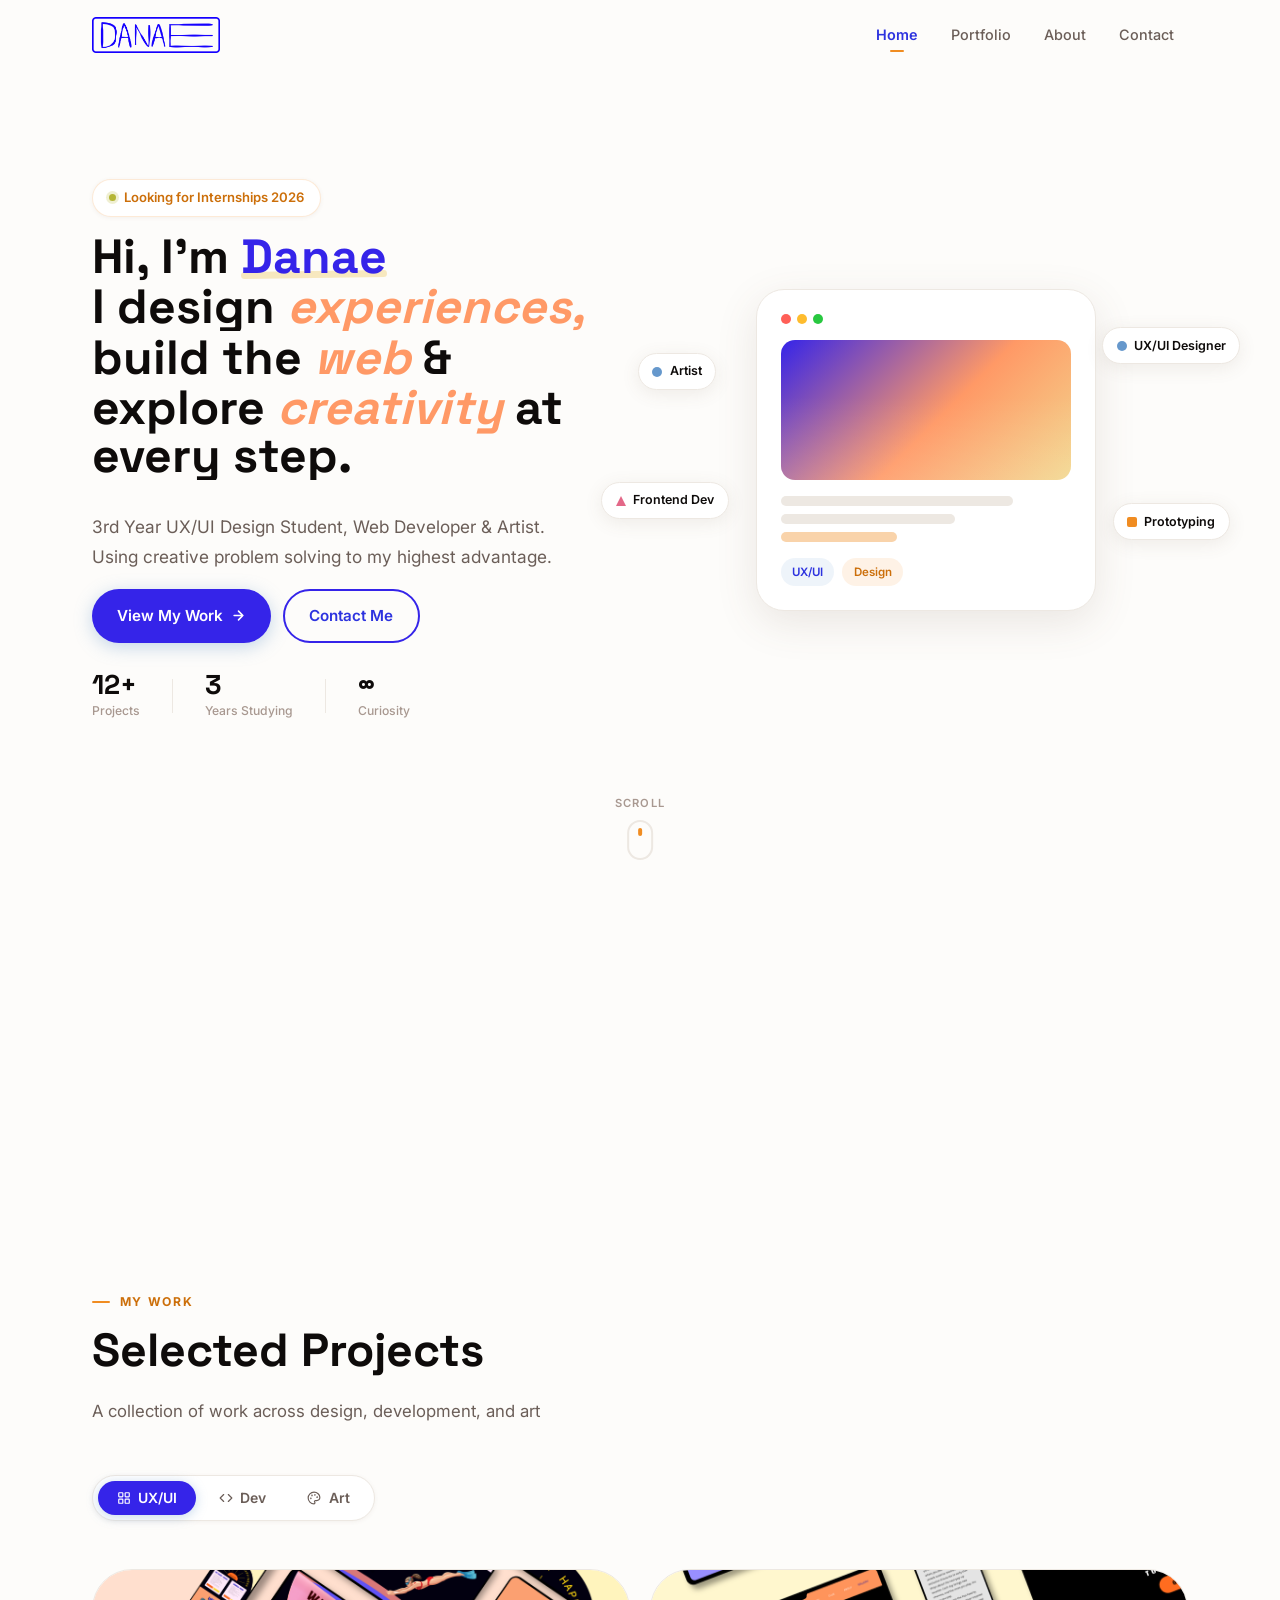
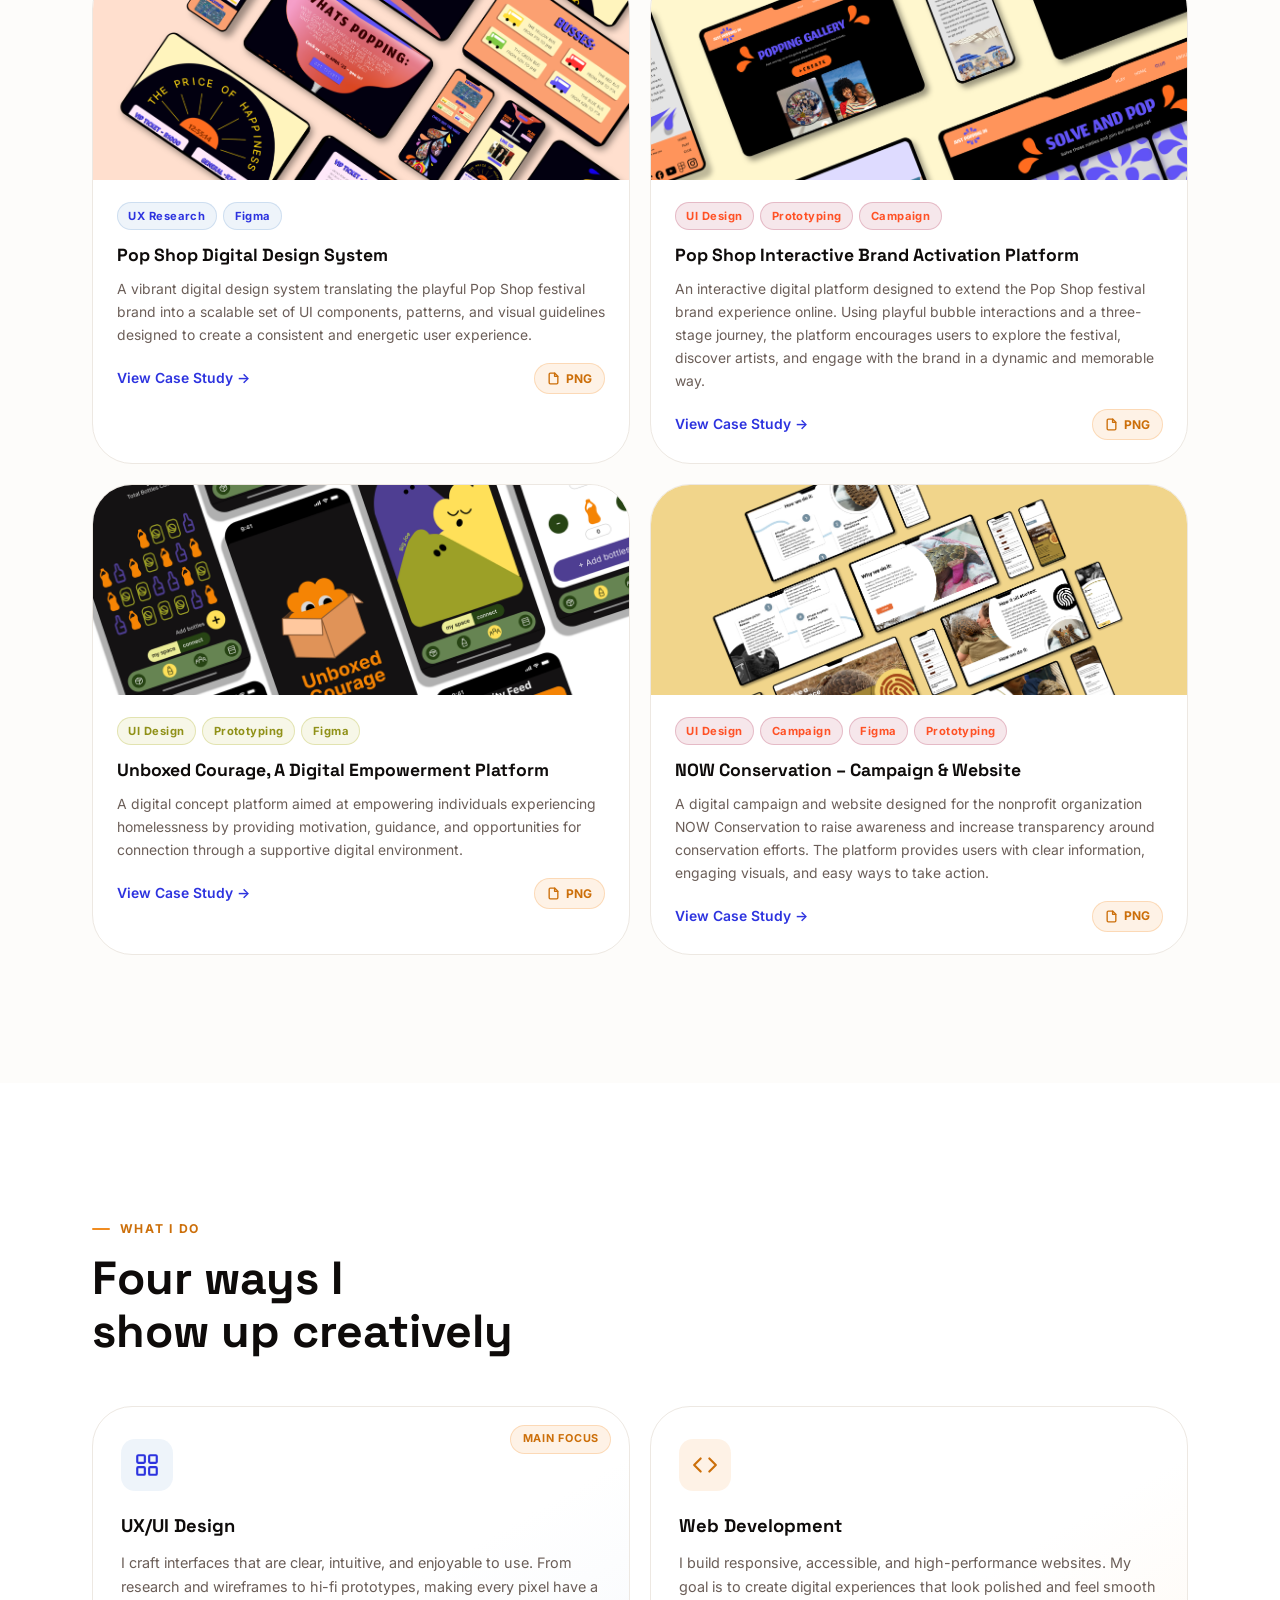
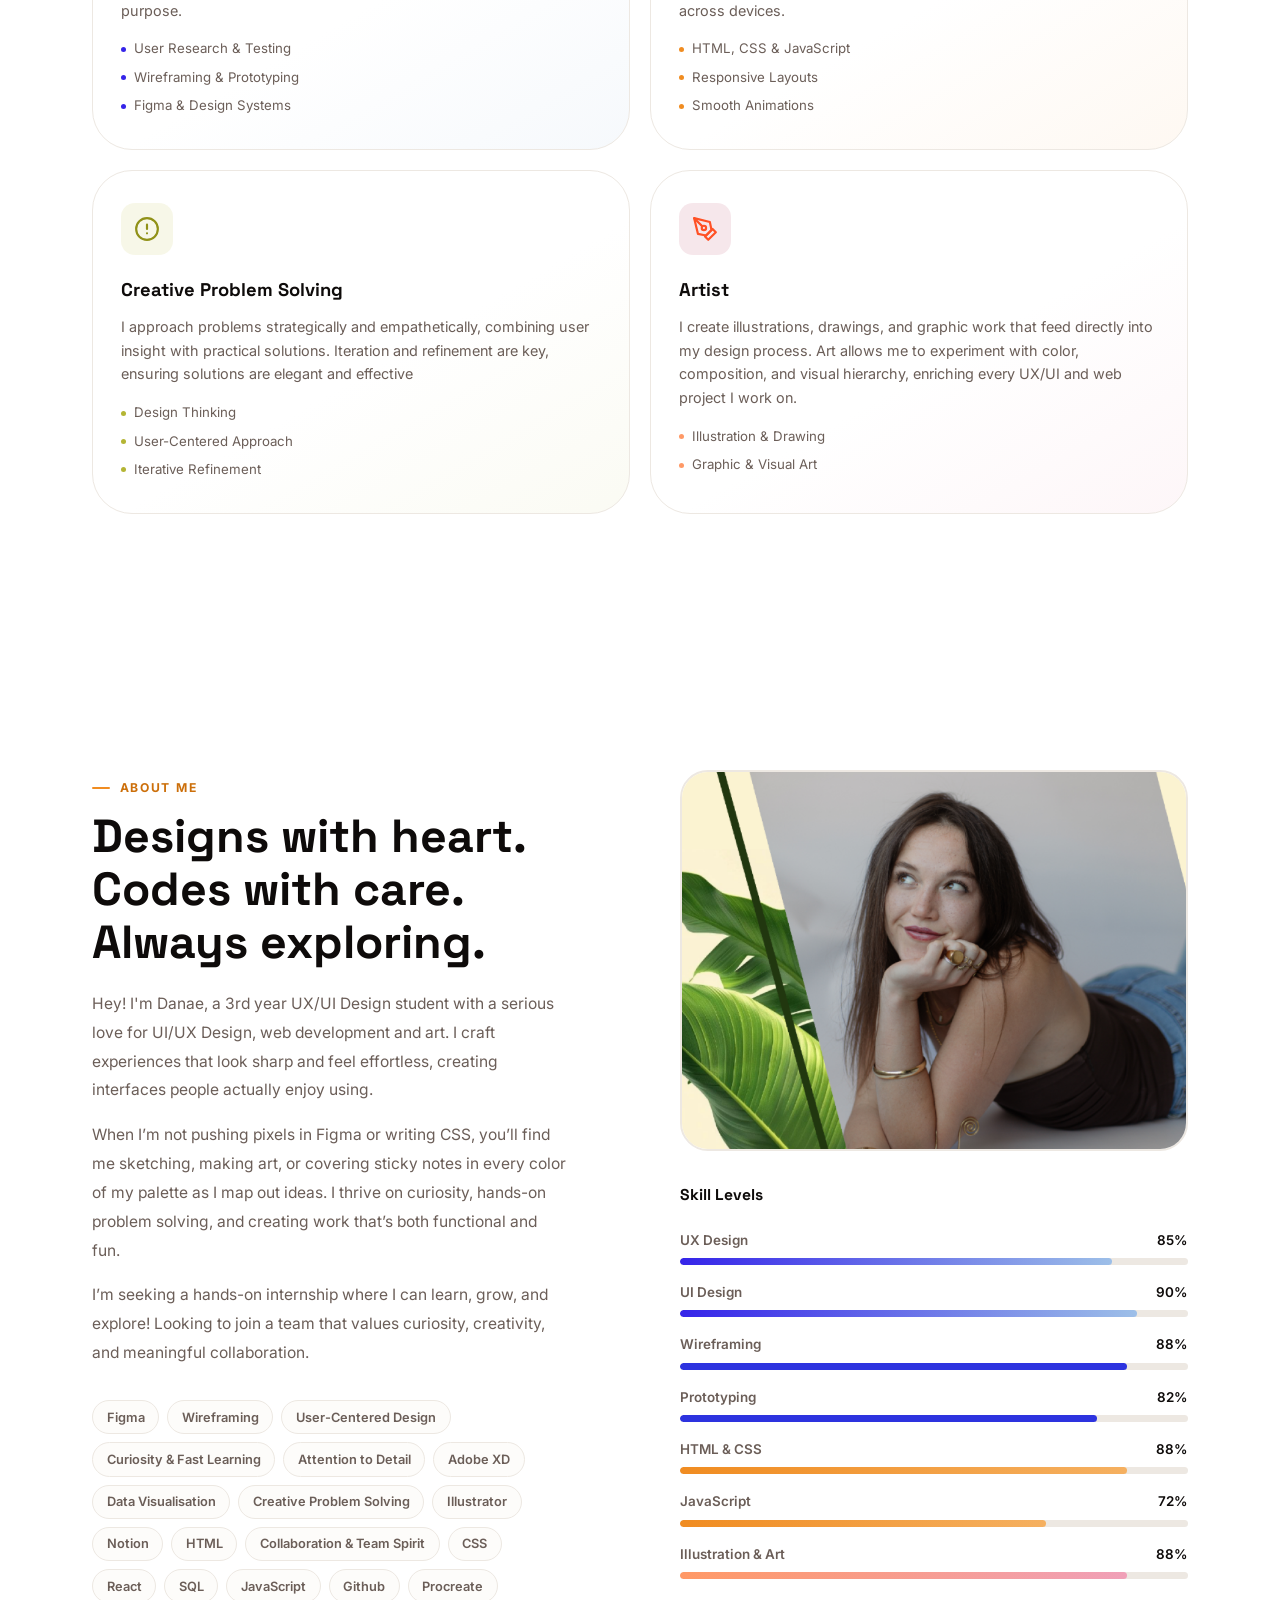
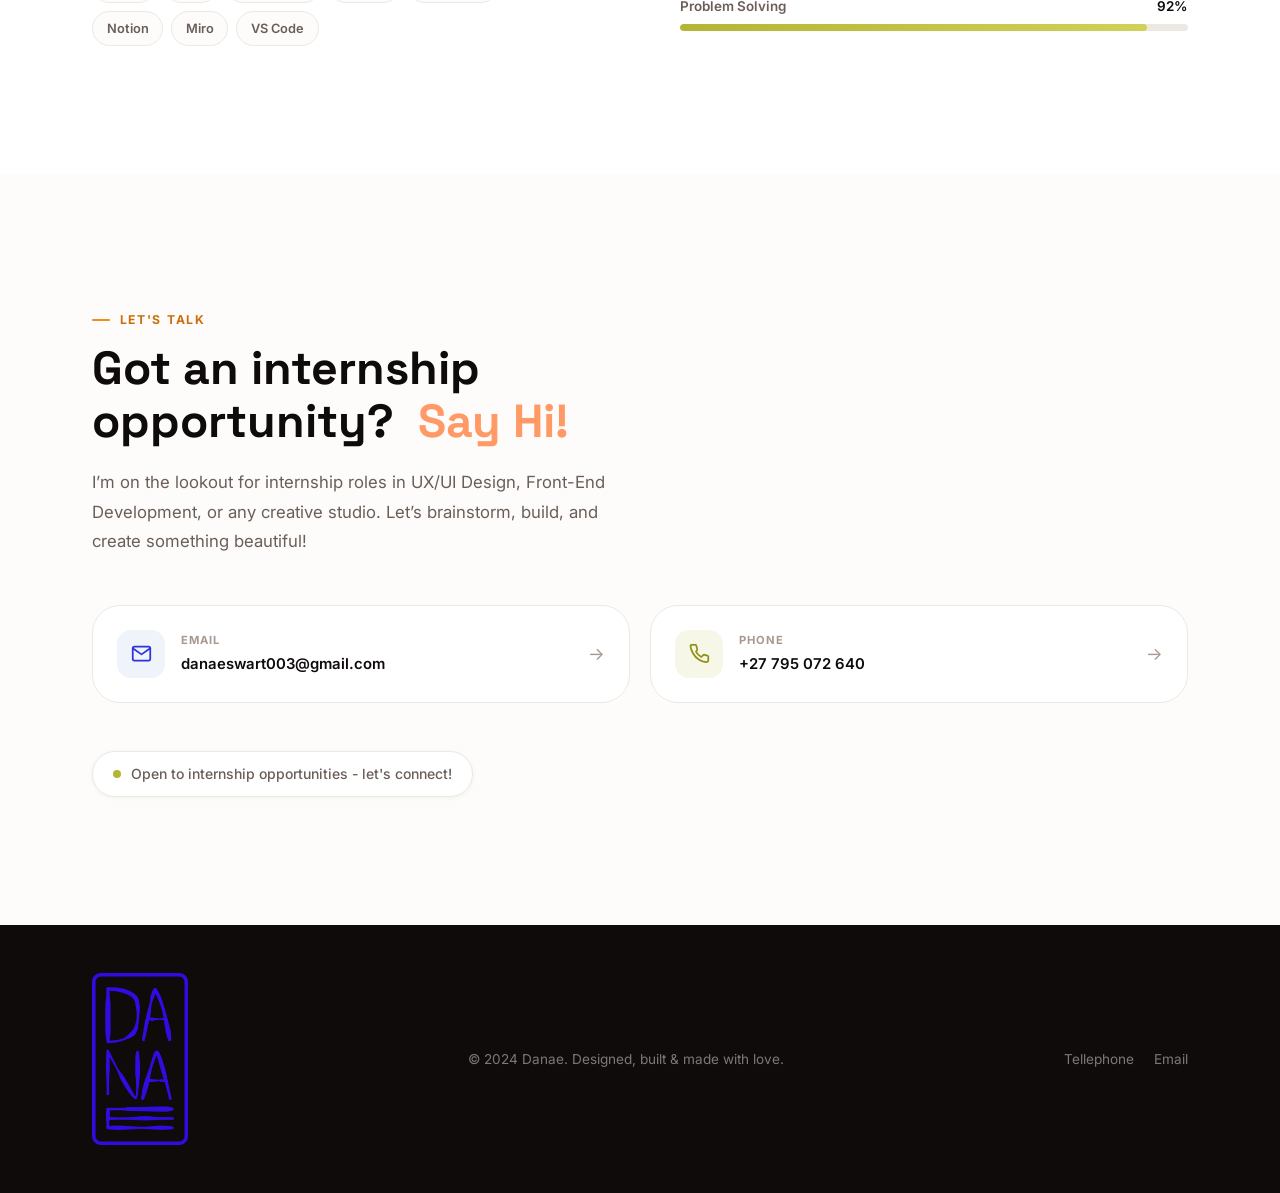
==== commit d48ea463: "lookin good push" ====
--- a/index.html
+++ b/index.html
@@ -16,7 +16,7 @@
     <header class="navbar" id="navbar">
       <div class="nav-container">
         <a href="#home" class="nav-logo">
-          <span class="logo-dot"></span>danae<span class="logo-accent">.</span>
+          <span class="logo"><img src="images/logoBlueFlat.png" alt="Danae Swart Logo"></span>
         </a>
 
         <nav class="nav-links" id="navLinks" role="navigation" aria-label="Main navigation">
@@ -247,6 +247,7 @@
                 <div class="project-tags">
                   <span class="tag tag-sea">UX Research</span>
                   <span class="tag tag-sea">Figma</span>
+                   
                 </div>
                 <h3 class="project-title">Pop Shop Digital Design System</h3>
                 <p class="project-desc">
@@ -256,7 +257,7 @@
                   <!-- File plug: update href to your actual file -->
                   <a href="portfolio-viewer.html?image=images/Port1.png&title=HealthTrack%20Project" class="project-file-btn" title="Open full project PDF/PNG">
                     <svg width="13" height="13" viewBox="0 0 24 24" fill="none" stroke="currentColor" stroke-width="2.5" stroke-linecap="round" stroke-linejoin="round" aria-hidden="true"><path d="M14 2H6a2 2 0 0 0-2 2v16a2 2 0 0 0 2 2h12a2 2 0 0 0 2-2V8z"/><polyline points="14 2 14 8 20 8"/></svg>
-                    PDF / PNG
+                  PNG
                   </a>
                 </div>
               </div>
@@ -284,14 +285,16 @@
                 <div class="project-tags">
                   <span class="tag tag-blush">UI Design</span>
                   <span class="tag tag-blush">Prototyping</span>
-                </div>
-                <h3 class="project-title">Campus Connect</h3>
-                <p class="project-desc">A social platform connecting university students for study groups and events. Designed end-to-end from research to hi-fi prototype.</p>
+                  <span class="tag tag-blush">Campaign</span>
+                </div>
+                <h3 class="project-title">Pop Shop Interactive Brand Activation Platform </h3>
+                <p class="project-desc">
+An interactive digital platform designed to extend the Pop Shop festival brand experience online. Using playful bubble interactions and a three-stage journey, the platform encourages users to explore the festival, discover artists, and engage with the brand in a dynamic and memorable way.</p>
                 <div class="project-footer">
                   <a href="portfolio-viewer.html?image=images/Port2.png&title=Campus%20Connect%20Project" class="project-cta">View Case Study &rarr;</a>
                   <a href="portfolio-viewer.html?image=images/Port2.png&title=Campus%20Connect%20Project" class="project-file-btn" title="Open full project PDF/PNG">
                     <svg width="13" height="13" viewBox="0 0 24 24" fill="none" stroke="currentColor" stroke-width="2.5" stroke-linecap="round" stroke-linejoin="round" aria-hidden="true"><path d="M14 2H6a2 2 0 0 0-2 2v16a2 2 0 0 0 2 2h12a2 2 0 0 0 2-2V8z"/><polyline points="14 2 14 8 20 8"/></svg>
-                    PDF / PNG
+                     PNG
                   </a>
                 </div>
               </div>
@@ -317,16 +320,18 @@
               </div>
               <div class="project-info">
                 <div class="project-tags">
-                  <span class="tag tag-matcha">Add Tag</span>
-                  <span class="tag tag-matcha">Add Tag</span>
-                </div>
-                <h3 class="project-title">UX/UI Project Title</h3>
-                <p class="project-desc">Add a short description of your UX/UI project here — the brief, your process, and the outcome.</p>
+                  <span class="tag tag-matcha">UI Design</span>
+                  <span class="tag tag-matcha">Prototyping</span>
+                  <span class="tag tag-matcha">Figma</span>
+                </div>
+                <h3 class="project-title">Unboxed Courage, A Digital Empowerment Platform</h3>
+                <p class="project-desc">
+A digital concept platform aimed at empowering individuals experiencing homelessness by providing motivation, guidance, and opportunities for connection through a supportive digital environment.</p>
                 <div class="project-footer">
                   <a href="portfolio-viewer.html?image=images/Port3.png&title=UX%2FUI%20Project%203" class="project-cta">View Case Study &rarr;</a>
                   <a href="portfolio-viewer.html?image=images/Port3.png&title=UX%2FUI%20Project%203" class="project-file-btn" title="Open full project PDF/PNG">
                     <svg width="13" height="13" viewBox="0 0 24 24" fill="none" stroke="currentColor" stroke-width="2.5" stroke-linecap="round" stroke-linejoin="round" aria-hidden="true"><path d="M14 2H6a2 2 0 0 0-2 2v16a2 2 0 0 0 2 2h12a2 2 0 0 0 2-2V8z"/><polyline points="14 2 14 8 20 8"/></svg>
-                    PDF / PNG
+                    PNG
                   </a>
                 </div>
               </div>
@@ -352,16 +357,19 @@
               </div>
               <div class="project-info">
                 <div class="project-tags">
-                  <span class="tag tag-blush">Add Tag</span>
-                  <span class="tag tag-blush">Add Tag</span>
-                </div>
-                <h3 class="project-title">UX/UI Project Title</h3>
-                <p class="project-desc">Add a short description of your UX/UI project here — the brief, your process, and the outcome.</p>
+                  <span class="tag tag-blush">UI Design</span>
+                  <span class="tag tag-blush">Campaign</span>
+                  <span class="tag tag-blush">Figma</span>
+                  <span class="tag tag-blush">Prototyping</span>
+                </div>
+                <h3 class="project-title">NOW Conservation – Campaign & Website</h3>
+                <p class="project-desc">
+A digital campaign and website designed for the nonprofit organization NOW Conservation to raise awareness and increase transparency around conservation efforts. The platform provides users with clear information, engaging visuals, and easy ways to take action.</p>
                 <div class="project-footer">
                   <a href="portfolio-viewer.html?image=images/Port4.png&title=UX%2FUI%20Project%204" class="project-cta">View Case Study &rarr;</a>
                   <a href="portfolio-viewer.html?image=images/Port4.png&title=UX%2FUI%20Project%204" class="project-file-btn" title="Open full project PDF/PNG">
                     <svg width="13" height="13" viewBox="0 0 24 24" fill="none" stroke="currentColor" stroke-width="2.5" stroke-linecap="round" stroke-linejoin="round" aria-hidden="true"><path d="M14 2H6a2 2 0 0 0-2 2v16a2 2 0 0 0 2 2h12a2 2 0 0 0 2-2V8z"/><polyline points="14 2 14 8 20 8"/></svg>
-                    PDF / PNG
+                     PNG
                   </a>
                 </div>
               </div>
@@ -378,28 +386,33 @@
                        ║  FILE PLUG — Dev Project 1               ║
                        ║  href="images/dev-project-1.pdf"         ║
                        ╚══════════════════════════════════════════╝ -->
-                  <a href="portfolio-viewer.html?image=images/dev-project-1.pdf&title=Dev%20Project%201" class="overlay-open-btn">
-                    <svg width="16" height="16" viewBox="0 0 24 24" fill="none" stroke="currentColor" stroke-width="2.5" stroke-linecap="round" stroke-linejoin="round" aria-hidden="true"><path d="M18 13v6a2 2 0 0 1-2 2H5a2 2 0 0 1-2-2V8a2 2 0 0 1 2-2h6"/><polyline points="15 3 21 3 21 9"/><line x1="10" y1="14" x2="21" y2="3"/></svg>
-                    Open Project
-                  </a>
+                  <a href="https://github.com/danaeswart/formative-one-rooted-final" class="overlay-open-btn" target="_blank" rel="noopener">
+
+  Open Project
+</a>
+
                 </div>
                 <div class="project-img-content">
-                  <!-- Replace with: <img src="images/dev-1-cover.png" alt="Dev Project 1 screenshot" /> -->
-                  <svg width="52" height="52" viewBox="0 0 24 24" fill="none" stroke="rgba(255,255,255,0.45)" stroke-width="1.5" stroke-linecap="round" stroke-linejoin="round" aria-hidden="true"><polyline points="16 18 22 12 16 6"/><polyline points="8 6 2 12 8 18"/></svg>
+                 <img src="images/Rooted.png" alt="Dev Project 1 screenshot" /> 
+                  
                 </div>
               </div>
               <div class="project-info">
                 <div class="project-tags">
-                  <span class="tag tag-sea">Add Tag</span>
-                  <span class="tag tag-sea">Add Tag</span>
-                </div>
-                <h3 class="project-title">Dev Project Title</h3>
-                <p class="project-desc">Add a short description of your development project here — what it does, what you built it with, and what you learned.</p>
+                  <span class="tag tag-sea">JavaScript</span>
+                  <span class="tag tag-sea">Chart.js</span>
+                   <span class="tag tag-sea">React</span>
+                   <span class="tag tag-sea">HTML5</span>
+                    <span class="tag tag-sea">Plant API</span>
+                </div>
+                <h3 class="project-title">Rooted – Plant-Based Tracker</h3>
+                <p class="project-desc">
+A responsive web app designed to help users explore and compare plants and their features. Built with interactive charts using Chart.js, the platform allows users to visualize plant data clearly and make informed choices while learning about plant characteristics.</p>
                 <div class="project-footer">
-                  <a href="portfolio-viewer.html?image=images/dev-project-1.pdf&title=Dev%20Project%201" class="project-cta">View on GitHub &rarr;</a>
-                  <a href="portfolio-viewer.html?image=images/dev-project-1.pdf&title=Dev%20Project%201" class="project-file-btn">
+                  <a href="https://github.com/danaeswart/formative-one-rooted-final" class="project-cta" target="_blank" rel="noopener">View on GitHub &rarr;</a>
+                  <a href="https://github.com/danaeswart/formative-one-rooted-final" class="project-file-btn" target="_blank" rel="noopener">
                     <svg width="13" height="13" viewBox="0 0 24 24" fill="none" stroke="currentColor" stroke-width="2.5" stroke-linecap="round" stroke-linejoin="round" aria-hidden="true"><path d="M14 2H6a2 2 0 0 0-2 2v16a2 2 0 0 0 2 2h12a2 2 0 0 0 2-2V8z"/><polyline points="14 2 14 8 20 8"/></svg>
-                    PDF / PNG
+                    GitHub Repo
                   </a>
                 </div>
               </div>
@@ -413,28 +426,36 @@
                        ║  FILE PLUG — Dev Project 2               ║
                        ║  href="images/dev-project-2.pdf"         ║
                        ╚══════════════════════════════════════════╝ -->
-                  <a href="portfolio-viewer.html?image=images/dev-project-2.pdf&title=Dev%20Project%202" class="overlay-open-btn">
+                  <a href="https://github.com/Great-Minds-Technologies/hit-me-up" class="overlay-open-btn" target="_blank" rel="noopener">
                     <svg width="16" height="16" viewBox="0 0 24 24" fill="none" stroke="currentColor" stroke-width="2.5" stroke-linecap="round" stroke-linejoin="round" aria-hidden="true"><path d="M18 13v6a2 2 0 0 1-2 2H5a2 2 0 0 1-2-2V8a2 2 0 0 1 2-2h6"/><polyline points="15 3 21 3 21 9"/><line x1="10" y1="14" x2="21" y2="3"/></svg>
                     Open Project
                   </a>
                 </div>
                 <div class="project-img-content">
-                  <!-- Replace with: <img src="images/dev-2-cover.png" alt="Dev Project 2 screenshot" /> -->
-                  <svg width="52" height="52" viewBox="0 0 24 24" fill="none" stroke="rgba(255,255,255,0.45)" stroke-width="1.5" stroke-linecap="round" stroke-linejoin="round" aria-hidden="true"><path d="M9 11l3 3L22 4"/><path d="M21 12v7a2 2 0 0 1-2 2H5a2 2 0 0 1-2-2V5a2 2 0 0 1 2-2h11"/></svg>
+                  <img src="images/HMU.png" alt="Dev Project 2 screenshot" /> 
+                  
                 </div>
               </div>
               <div class="project-info">
                 <div class="project-tags">
-                  <span class="tag tag-tangerine">Add Tag</span>
-                  <span class="tag tag-tangerine">Add Tag</span>
-                </div>
-                <h3 class="project-title">Dev Project Title</h3>
-                <p class="project-desc">Add a short description of your development project here — what it does, what you built it with, and what you learned.</p>
+                  <span class="tag tag-sea">JavaScript</span>
+                  <span class="tag tag-sea">CSS</span>
+                   <span class="tag tag-sea">React</span>
+                   <span class="tag tag-sea">HTML5</span>
+                    <span class="tag tag-sea">Plant API</span>
+                     <span class="tag tag-sea">MongoDB</span>
+                      <span class="tag tag-sea">Express.js</span>
+                       <span class="tag tag-sea">ReactRouter</span>
+
+                </div>
+                <h3 class="project-title">Hit Me Up – Hitman Site</h3>
+                <p class="project-desc">
+A web app built to manage and interact with a catalog of items (weapons). Users can add, edit, filter, and add items to a cart, showcasing dynamic front-end functionality, interactive UI elements, and state management skills.</p>
                 <div class="project-footer">
-                  <a href="portfolio-viewer.html?image=images/dev-project-2.pdf&title=Dev%20Project%202" class="project-cta">View on GitHub &rarr;</a>
-                  <a href="portfolio-viewer.html?image=images/dev-project-2.pdf&title=Dev%20Project%202" class="project-file-btn">
+                  <a href="https://github.com/Great-Minds-Technologies/hit-me-up" class="project-cta" target="_blank" rel="noopener">View on GitHub &rarr;</a>
+                  <a href="https://github.com/Great-Minds-Technologies/hit-me-up" class="project-file-btn" target="_blank" rel="noopener">
                     <svg width="13" height="13" viewBox="0 0 24 24" fill="none" stroke="currentColor" stroke-width="2.5" stroke-linecap="round" stroke-linejoin="round" aria-hidden="true"><path d="M14 2H6a2 2 0 0 0-2 2v16a2 2 0 0 0 2 2h12a2 2 0 0 0 2-2V8z"/><polyline points="14 2 14 8 20 8"/></svg>
-                    PDF / PNG
+                    Github Repo
                   </a>
                 </div>
               </div>
@@ -448,68 +469,74 @@
                        ║  FILE PLUG — Dev Project 3               ║
                        ║  href="images/dev-project-3.pdf"         ║
                        ╚══════════════════════════════════════════╝ -->
-                  <a href="portfolio-viewer.html?image=images/dev-project-3.pdf&title=Dev%20Project%203" class="overlay-open-btn">
+                  <a href="https://github.com/danaeswart/The-Bloom-Room" class="overlay-open-btn" target="_blank" rel="noopener">
                     <svg width="16" height="16" viewBox="0 0 24 24" fill="none" stroke="currentColor" stroke-width="2.5" stroke-linecap="round" stroke-linejoin="round" aria-hidden="true"><path d="M18 13v6a2 2 0 0 1-2 2H5a2 2 0 0 1-2-2V8a2 2 0 0 1 2-2h6"/><polyline points="15 3 21 3 21 9"/><line x1="10" y1="14" x2="21" y2="3"/></svg>
                     Open Project
                   </a>
                 </div>
                 <div class="project-img-content">
-                  <!-- Replace with: <img src="images/dev-3-cover.png" alt="Dev Project 3 screenshot" /> -->
-                  <svg width="52" height="52" viewBox="0 0 24 24" fill="none" stroke="rgba(255,255,255,0.45)" stroke-width="1.5" stroke-linecap="round" stroke-linejoin="round" aria-hidden="true"><path d="M3 11l19-9-9 19-2-8-8-2z"/></svg>
-                </div>
+              <img src="images/TBR.png" alt="Dev Project 3 screenshot" /> 
+                </div>  
               </div>
               <div class="project-info">
                 <div class="project-tags">
-                  <span class="tag tag-matcha">Add Tag</span>
-                  <span class="tag tag-matcha">Add Tag</span>
-                </div>
-                <h3 class="project-title">Dev Project Title</h3>
-                <p class="project-desc">Add a short description of your development project here — what it does, what you built it with, and what you learned.</p>
+                   <span class="tag tag-sea">JavaScript</span>
+                  <span class="tag tag-sea">CSS</span>
+                   <span class="tag tag-sea">React</span>
+                    <span class="tag tag-sea">MySQL</span>
+                     <span class="tag tag-sea">Render</span>
+                      <span class="tag tag-sea">Express.js</span>
+                       <span class="tag tag-sea">ReactRouter</span>
+                </div>
+                <h3 class="project-title">Bloom Room – Art Marketplace</h3>
+                <p class="project-desc">
+A visually-driven web app where users can browse, promote, and buy artwork. Combines inspiration from Pinterest with e-commerce functionality for a seamless art discovery experience.</p>
                 <div class="project-footer">
-                  <a href="portfolio-viewer.html?image=images/dev-project-3.pdf&title=Dev%20Project%203" class="project-cta">View on GitHub &rarr;</a>
-                  <a href="portfolio-viewer.html?image=images/dev-project-3.pdf&title=Dev%20Project%203" class="project-file-btn">
+                  <a href="https://github.com/danaeswart/The-Bloom-Room" class="project-cta" target="_blank" rel="noopener">View on GitHub &rarr;</a>
+                  <a href="https://github.com/danaeswart/The-Bloom-Room" class="project-file-btn" target="_blank" rel="noopener">
                     <svg width="13" height="13" viewBox="0 0 24 24" fill="none" stroke="currentColor" stroke-width="2.5" stroke-linecap="round" stroke-linejoin="round" aria-hidden="true"><path d="M14 2H6a2 2 0 0 0-2 2v16a2 2 0 0 0 2 2h12a2 2 0 0 0 2-2V8z"/><polyline points="14 2 14 8 20 8"/></svg>
-                    PDF / PNG
+                    Github Repo
                   </a>
                 </div>
               </div>
             </article>
 
-            <!-- DEV CARD 4 -->
+              <!-- DEV CARD 3 -->
             <article class="project-card" data-category="dev" hidden>
-              <div class="project-image" style="background: linear-gradient(135deg, #6698CC 0%, #E36888 100%);">
+              <div class="project-image" style="background: linear-gradient(135deg, #B9D0D8 0%, #B4B534 100%);">
                 <div class="project-overlay">
                   <!-- ╔══════════════════════════════════════════╗
-                       ║  FILE PLUG — Dev Project 4               ║
-                       ║  href="images/dev-project-4.pdf"         ║
+                       ║  FILE PLUG — Dev Project 3               ║
+                       ║  href="images/dev-project-3.pdf"         ║
                        ╚══════════════════════════════════════════╝ -->
-                  <a href="portfolio-viewer.html?image=images/dev-project-4.pdf&title=Dev%20Project%204" class="overlay-open-btn">
+                  <a href="https://github.com/danaeswart" class="overlay-open-btn" target="_blank" rel="noopener">
                     <svg width="16" height="16" viewBox="0 0 24 24" fill="none" stroke="currentColor" stroke-width="2.5" stroke-linecap="round" stroke-linejoin="round" aria-hidden="true"><path d="M18 13v6a2 2 0 0 1-2 2H5a2 2 0 0 1-2-2V8a2 2 0 0 1 2-2h6"/><polyline points="15 3 21 3 21 9"/><line x1="10" y1="14" x2="21" y2="3"/></svg>
                     Open Project
                   </a>
                 </div>
                 <div class="project-img-content">
-                  <!-- Replace with: <img src="images/dev-4-cover.png" alt="Dev Project 4 screenshot" /> -->
-                  <svg width="52" height="52" viewBox="0 0 24 24" fill="none" stroke="rgba(255,255,255,0.45)" stroke-width="1.5" stroke-linecap="round" stroke-linejoin="round" aria-hidden="true"><rect x="2" y="3" width="20" height="14" rx="2"/><line x1="8" y1="21" x2="16" y2="21"/><line x1="12" y1="17" x2="12" y2="21"/></svg>
-                </div>
+              <img src="images/gitpro.png" alt="Dev Project 3 screenshot" /> 
+                </div>  
               </div>
               <div class="project-info">
                 <div class="project-tags">
-                  <span class="tag tag-sky">Add Tag</span>
-                  <span class="tag tag-sky">Add Tag</span>
-                </div>
-                <h3 class="project-title">Dev Project Title</h3>
-                <p class="project-desc">Add a short description of your development project here — what it does, what you built it with, and what you learned.</p>
+                   <span class="tag tag-sea">Developer</span>
+                  
+                </div>
+                <h3 class="project-title">Github Profile</h3>
+                <p class="project-desc">
+Explore all my development projects, experiments, and interactive web apps.</p>
                 <div class="project-footer">
-                  <a href="portfolio-viewer.html?image=images/dev-project-4.pdf&title=Dev%20Project%204" class="project-cta">View on GitHub &rarr;</a>
-                  <a href="portfolio-viewer.html?image=images/dev-project-4.pdf&title=Dev%20Project%204" class="project-file-btn">
-                    <svg width="13" height="13" viewBox="0 0 24 24" fill="none" stroke="currentColor" stroke-width="2.5" stroke-linecap="round" stroke-linejoin="round" aria-hidden="true"><path d="M14 2H6a2 2 0 0 0-2 2v16a2 2 0 0 0 2-2V8z"/><polyline points="14 2 14 8 20 8"/></svg>
-                    PDF / PNG
+                  <a href="https://github.com/danaeswart" class="project-cta" target="_blank" rel="noopener">View on GitHub &rarr;</a>
+                  <a href="https://github.com/danaeswart" class="project-file-btn" target="_blank" rel="noopener">
+                    <svg width="13" height="13" viewBox="0 0 24 24" fill="none" stroke="currentColor" stroke-width="2.5" stroke-linecap="round" stroke-linejoin="round" aria-hidden="true"><path d="M14 2H6a2 2 0 0 0-2 2v16a2 2 0 0 0 2 2h12a2 2 0 0 0 2-2V8z"/><polyline points="14 2 14 8 20 8"/></svg>
+                    Github Repo
                   </a>
                 </div>
               </div>
             </article>
 
+            
             <!-- ============================================
                  ART PROJECTS
                  ============================================ -->
@@ -517,140 +544,36 @@
               <div class="project-image" style="background: linear-gradient(135deg, #E36888 0%, #F2D88F 100%);">
                 <div class="project-overlay">
                   <!-- ╔══════════════════════════════════════════╗
-                       ║  FILE PLUG — Art Project 1               ║
-                       ║  href="images/art-project-1.pdf"         ║
-                       ║  or  href="images/art-project-1.png"     ║
+                       ║  INSTAGRAM LINK — Art Portfolio          ║
+                       ║  Replace with your Instagram account     ║
                        ╚══════════════════════════════════════════╝ -->
-                  <a href="portfolio-viewer.html?image=images/art-project-1.png&title=Art%20Project%201" class="overlay-open-btn">
-                    <svg width="16" height="16" viewBox="0 0 24 24" fill="none" stroke="currentColor" stroke-width="2.5" stroke-linecap="round" stroke-linejoin="round" aria-hidden="true"><path d="M18 13v6a2 2 0 0 1-2 2H5a2 2 0 0 1-2-2V8a2 2 0 0 1 2-2h6"/><polyline points="15 3 21 3 21 9"/><line x1="10" y1="14" x2="21" y2="3"/></svg>
-                    Open Artwork
+                  <a href="https://www.instagram.com/danae.creates/" target="_blank" rel="noopener" class="overlay-open-btn">
+                    <svg width="16" height="16" viewBox="0 0 24 24" fill="none" stroke="currentColor" stroke-width="2.5" stroke-linecap="round" stroke-linejoin="round" aria-hidden="true"><rect x="2" y="2" width="20" height="20" rx="5" ry="5"/><path d="M16 11.37A4 4 0 1 1 12.63 8 4 4 0 0 1 16 11.37z"/><line x1="17.5" y1="6.5" x2="17.51" y2="6.5"/></svg>
+                    View Instagram
                   </a>
                 </div>
                 <div class="project-img-content">
-                  <!-- Replace with: <img src="images/art-1-cover.jpg" alt="Illustration project" /> -->
-                  <svg width="52" height="52" viewBox="0 0 24 24" fill="none" stroke="rgba(255,255,255,0.45)" stroke-width="1.5" stroke-linecap="round" stroke-linejoin="round" aria-hidden="true"><path d="M12 19l7-7 3 3-7 7-3-3z"/><path d="M18 13l-1.5-7.5L2 2l3.5 14.5L13 18l5-5z"/><path d="M2 2l7.586 7.586"/><circle cx="11" cy="11" r="2"/></svg>
+                   <img src="images/insta.png" alt="Illustration project" /> 
+                 
                 </div>
               </div>
               <div class="project-info">
                 <div class="project-tags">
                   <span class="tag tag-blush">Illustration</span>
                   <span class="tag tag-blush">Digital Art</span>
-                </div>
-                <h3 class="project-title">Art Project Title</h3>
-                <p class="project-desc">Add a short description of your artwork or illustration series here — what inspired it and what it explores visually.</p>
+                  <span class="tag tag-blush">Any art under the sun</span>
+                </div>
+                <h3 class="project-title">Art & Illustrations</h3>
+                <p class="project-desc">Explore my creative artwork and illustrations on Instagram. From digital art to traditional media, sketches and all in between.</p>
                 <div class="project-footer">
-                  <a href="portfolio-viewer.html?image=images/art-project-1.png&title=Art%20Project%201" class="project-cta">View Full Series &rarr;</a>
-                  <a href="portfolio-viewer.html?image=images/art-project-1.png&title=Art%20Project%201" class="project-file-btn">
-                    <svg width="13" height="13" viewBox="0 0 24 24" fill="none" stroke="currentColor" stroke-width="2.5" stroke-linecap="round" stroke-linejoin="round" aria-hidden="true"><path d="M14 2H6a2 2 0 0 0-2 2v16a2 2 0 0 0 2 2h12a2 2 0 0 0 2-2V8z"/><polyline points="14 2 14 8 20 8"/></svg>
-                    PDF / PNG
-                  </a>
+                  <a href="https://www.instagram.com/danae.creates/" target="_blank" rel="noopener" class="project-cta">View on Instagram &rarr;</a>
                 </div>
               </div>
             </article>
 
-            <article class="project-card" data-category="art" hidden>
-              <div class="project-image" style="background: linear-gradient(135deg, #F08C21 0%, #E36888 100%);">
-                <div class="project-overlay">
-                  <a href="portfolio-viewer.html?image=images/art-project-2.png&title=Art%20Project%202" class="overlay-open-btn">
-                    <svg width="16" height="16" viewBox="0 0 24 24" fill="none" stroke="currentColor" stroke-width="2.5" stroke-linecap="round" stroke-linejoin="round" aria-hidden="true"><path d="M18 13v6a2 2 0 0 1-2 2H5a2 2 0 0 1-2-2V8a2 2 0 0 1 2-2h6"/><polyline points="15 3 21 3 21 9"/><line x1="10" y1="14" x2="21" y2="3"/></svg>
-                    Open Artwork
-                  </a>
-                </div>
-                <div class="project-img-content">
-                  <!-- Replace with: <img src="images/art-2-cover.jpg" alt="Graphic design project" /> -->
-                  <svg width="52" height="52" viewBox="0 0 24 24" fill="none" stroke="rgba(255,255,255,0.45)" stroke-width="1.5" stroke-linecap="round" stroke-linejoin="round" aria-hidden="true"><circle cx="12" cy="12" r="10"/><path d="M8.56 2.75c4.37 6.03 6.02 9.42 8.03 17.72m2.54-15.38c-3.72 4.35-8.94 5.66-16.88 5.85m19.5 1.9c-3.5-.93-6.63-.82-8.94 0-2.58.92-5.01 2.86-7.44 6.32"/></svg>
-                </div>
-              </div>
-              <div class="project-info">
-                <div class="project-tags">
-                  <span class="tag tag-tangerine">Graphic Design</span>
-                  <span class="tag tag-tangerine">Branding</span>
-                </div>
-                <h3 class="project-title">Art Project Title</h3>
-                <p class="project-desc">Add a short description of your graphic design or branding project here. What was the brief, what did you create?</p>
-                <div class="project-footer">
-                  <a href="#" class="project-cta">View Full Project &rarr;</a>
-                  <a href="portfolio-viewer.html?image=images/art-project-2.png&title=Art%20Project%202" class="project-file-btn">
-                    <svg width="13" height="13" viewBox="0 0 24 24" fill="none" stroke="currentColor" stroke-width="2.5" stroke-linecap="round" stroke-linejoin="round" aria-hidden="true"><path d="M14 2H6a2 2 0 0 0-2 2v16a2 2 0 0 0 2 2h12a2 2 0 0 0 2-2V8z"/><polyline points="14 2 14 8 20 8"/></svg>
-                    PDF / PNG
-                  </a>
-                </div>
-              </div>
-            </article>
-
-            <article class="project-card" data-category="art" hidden>
-              <div class="project-image" style="background: linear-gradient(135deg, #B9D0D8 0%, #E36888 100%);">
-                <div class="project-overlay">
-                  <a href="portfolio-viewer.html?image=images/art-project-3.png&title=Art%20Project%203" class="overlay-open-btn">
-                    <svg width="16" height="16" viewBox="0 0 24 24" fill="none" stroke="currentColor" stroke-width="2.5" stroke-linecap="round" stroke-linejoin="round" aria-hidden="true"><path d="M18 13v6a2 2 0 0 1-2 2H5a2 2 0 0 1-2-2V8a2 2 0 0 1 2-2h6"/><polyline points="15 3 21 3 21 9"/><line x1="10" y1="14" x2="21" y2="3"/></svg>
-                    Open Artwork
-                  </a>
-                </div>
-                <div class="project-img-content">
-                  <!-- Replace with: <img src="images/art-3-cover.jpg" alt="Mixed media project" /> -->
-                  <svg width="52" height="52" viewBox="0 0 24 24" fill="none" stroke="rgba(255,255,255,0.45)" stroke-width="1.5" stroke-linecap="round" stroke-linejoin="round" aria-hidden="true"><rect x="3" y="3" width="18" height="18" rx="2"/><circle cx="8.5" cy="8.5" r="1.5"/><polyline points="21 15 16 10 5 21"/></svg>
-                </div>
-              </div>
-              <div class="project-info">
-                <div class="project-tags">
-                  <span class="tag tag-sky">Mixed Media</span>
-                  <span class="tag tag-sky">Visual Art</span>
-                </div>
-                <h3 class="project-title">Art Project Title</h3>
-                <p class="project-desc">Add a short description of your mixed media or visual art project. What materials, themes, or ideas did you work with?</p>
-                <div class="project-footer">
-                  <a href="#" class="project-cta">View Full Project &rarr;</a>
-                  <a href="portfolio-viewer.html?image=images/art-project-3.png&title=Art%20Project%203" class="project-file-btn">
-                    <svg width="13" height="13" viewBox="0 0 24 24" fill="none" stroke="currentColor" stroke-width="2.5" stroke-linecap="round" stroke-linejoin="round" aria-hidden="true"><path d="M14 2H6a2 2 0 0 0-2 2v16a2 2 0 0 0 2 2h12a2 2 0 0 0 2-2V8z"/><polyline points="14 2 14 8 20 8"/></svg>
-                    PDF / PNG
-                  </a>
-                </div>
-              </div>
-            </article>
-
-            <!-- ART CARD 4 -->
-            <article class="project-card" data-category="art" hidden>
-              <div class="project-image" style="background: linear-gradient(135deg, #B4B534 0%, #E36888 100%);">
-                <div class="project-overlay">
-                  <!-- ╔══════════════════════════════════════════╗
-                       ║  FILE PLUG — Art Project 4               ║
-                       ║  href="images/art-project-4.png"         ║
-                       ║  or  href="images/art-project-4.pdf"     ║
-                       ╚══════════════════════════════════════════╝ -->
-                  <a href="portfolio-viewer.html?image=images/art-project-4.png&title=Art%20Project%204" class="overlay-open-btn">
-                    <svg width="16" height="16" viewBox="0 0 24 24" fill="none" stroke="currentColor" stroke-width="2.5" stroke-linecap="round" stroke-linejoin="round" aria-hidden="true"><path d="M18 13v6a2 2 0 0 1-2 2H5a2 2 0 0 1-2-2V8a2 2 0 0 1 2-2h6"/><polyline points="15 3 21 3 21 9"/><line x1="10" y1="14" x2="21" y2="3"/></svg>
-                    Open Artwork
-                  </a>
-                </div>
-                <div class="project-img-content">
-                  <!-- Replace with: <img src="images/art-4-cover.jpg" alt="Art Project 4" /> -->
-                  <svg width="52" height="52" viewBox="0 0 24 24" fill="none" stroke="rgba(255,255,255,0.45)" stroke-width="1.5" stroke-linecap="round" stroke-linejoin="round" aria-hidden="true"><path d="M12 19l7-7 3 3-7 7-3-3z"/><path d="M18 13l-1.5-7.5L2 2l3.5 14.5L13 18l5-5z"/></svg>
-                </div>
-              </div>
-              <div class="project-info">
-                <div class="project-tags">
-                  <span class="tag tag-matcha">Add Tag</span>
-                  <span class="tag tag-matcha">Add Tag</span>
-                </div>
-                <h3 class="project-title">Art Project Title</h3>
-                <p class="project-desc">Add a short description of your artwork here — what inspired it and what it explores visually.</p>
-                <div class="project-footer">
-                  <a href="#" class="project-cta">View Full Project &rarr;</a>
-                  <a href="portfolio-viewer.html?image=images/art-project-4.png&title=Art%20Project%204" class="project-file-btn">
-                    <svg width="13" height="13" viewBox="0 0 24 24" fill="none" stroke="currentColor" stroke-width="2.5" stroke-linecap="round" stroke-linejoin="round" aria-hidden="true"><path d="M14 2H6a2 2 0 0 0-2 2v16a2 2 0 0 0 2 2h12a2 2 0 0 0 2-2V8z"/><polyline points="14 2 14 8 20 8"/></svg>
-                    PDF / PNG
-                  </a>
-                </div>
-              </div>
-            </article>
-
           </div><!-- /projects-grid -->
 
-          <!-- File upload instruction note -->
-          <p class="file-note">
-            <svg width="14" height="14" viewBox="0 0 24 24" fill="none" stroke="currentColor" stroke-width="2" stroke-linecap="round" stroke-linejoin="round" aria-hidden="true"><circle cx="12" cy="12" r="10"/><line x1="12" y1="8" x2="12" y2="12"/><line x1="12" y1="16" x2="12.01" y2="16"/></svg>
-            To add your project files: place your <code>.pdf</code> or <code>.png</code> files in the <code>/images</code> folder and update the <code>href</code> on each card's PDF/PNG button.
-          </p>
+        
 
         </div>
       </section>
@@ -664,11 +587,12 @@
           <div class="skills-grid">
 
             <div class="skill-card card-sea reveal-child">
+              <div class="featured-badge">Main Focus</div>
               <div class="skill-icon">
                 <svg width="26" height="26" viewBox="0 0 24 24" fill="none" stroke="currentColor" stroke-width="2" stroke-linecap="round" stroke-linejoin="round" aria-hidden="true"><rect x="3" y="3" width="7" height="7" rx="1"/><rect x="14" y="3" width="7" height="7" rx="1"/><rect x="3" y="14" width="7" height="7" rx="1"/><rect x="14" y="14" width="7" height="7" rx="1"/></svg>
               </div>
               <h3>UX/UI Design</h3>
-              <p>Crafting intuitive user experiences through research, wireframing, and hi-fi prototyping. Every pixel has a purpose.</p>
+              <p>I craft interfaces that are clear, intuitive, and enjoyable to use. From research and wireframes to hi-fi prototypes, making every pixel have a purpose.</p>
               <ul class="skill-list">
                 <li>User Research &amp; Testing</li>
                 <li>Wireframing &amp; Prototyping</li>
@@ -677,12 +601,12 @@
             </div>
 
             <div class="skill-card card-tangerine featured reveal-child">
-              <div class="featured-badge">Main Focus</div>
+              
               <div class="skill-icon">
                 <svg width="26" height="26" viewBox="0 0 24 24" fill="none" stroke="currentColor" stroke-width="2" stroke-linecap="round" stroke-linejoin="round" aria-hidden="true"><polyline points="16 18 22 12 16 6"/><polyline points="8 6 2 12 8 18"/></svg>
               </div>
               <h3>Web Development</h3>
-              <p>Building responsive, accessible, and performant websites. I write clean code that brings my designs to life.</p>
+              <p>I build responsive, accessible, and high-performance websites. My goal is to create digital experiences that look polished and feel smooth across devices.</p>
               <ul class="skill-list">
                 <li>HTML, CSS &amp; JavaScript</li>
                 <li>Responsive Layouts</li>
@@ -695,7 +619,7 @@
                 <svg width="26" height="26" viewBox="0 0 24 24" fill="none" stroke="currentColor" stroke-width="2" stroke-linecap="round" stroke-linejoin="round" aria-hidden="true"><circle cx="12" cy="12" r="10"/><line x1="12" y1="8" x2="12" y2="12"/><line x1="12" y1="16" x2="12.01" y2="16"/></svg>
               </div>
               <h3>Creative Problem Solving</h3>
-              <p>Thinking beyond the surface to solve real problems. Combining empathy with strategy to deliver results users love.</p>
+              <p>I approach problems strategically and empathetically, combining user insight with practical solutions. Iteration and refinement are key, ensuring solutions are elegant and effective</p>
               <ul class="skill-list">
                 <li>Design Thinking</li>
                 <li>User-Centered Approach</li>
@@ -708,11 +632,11 @@
                 <svg width="26" height="26" viewBox="0 0 24 24" fill="none" stroke="currentColor" stroke-width="2" stroke-linecap="round" stroke-linejoin="round" aria-hidden="true"><path d="M12 19l7-7 3 3-7 7-3-3z"/><path d="M18 13l-1.5-7.5L2 2l3.5 14.5L13 18l5-5z"/><path d="M2 2l7.586 7.586"/><circle cx="11" cy="11" r="2"/></svg>
               </div>
               <h3>Artist</h3>
-              <p>Creating visual art, illustration, and graphic work that blends aesthetics with storytelling. Art informs everything I design.</p>
+              <p>I create illustrations, drawings, and graphic work that feed directly into my design process. Art allows me to experiment with color, composition, and visual hierarchy, enriching every UX/UI and web project I work on.</p>
               <ul class="skill-list">
                 <li>Illustration &amp; Drawing</li>
                 <li>Graphic &amp; Visual Art</li>
-                <li>Colour &amp; Composition</li>
+               
               </ul>
             </div>
 
@@ -727,25 +651,35 @@
 
             <div class="about-left">
               <div class="section-label">About Me</div>
-              <h2 class="section-title">Designer who codes.<br />Developer who draws.<br />Always curious.</h2>
+              <h2 class="section-title">Designs with heart.<br />Codes with care.<br />Always exploring.</h2>
 
               <p class="about-text">
-                Hey! I'm Danae, a 3rd year UX/UI Design student with a serious love for web development and art. I live at the intersection of aesthetics and functionality &mdash; building things that look beautiful <em>and</em> actually work.
+                Hey! I'm Danae, a 3rd year UX/UI Design student with a serious love for UI/UX Design, web development and art. I craft experiences that look sharp and feel effortless, creating interfaces people actually enjoy using.
               </p>
               <p class="about-text">
-                When I'm not pushing pixels in Figma or writing CSS, you'll find me sketching, making art, or vigorously annotating wireframes with sticky notes in every colour of my palette.
-              </p>
+                When I’m not pushing pixels in Figma or writing CSS, you’ll find me sketching, making art, or covering sticky notes in every color of my palette as I map out ideas. I thrive on curiosity, hands-on problem solving, and creating work that’s both functional and fun.
               <p class="about-text">
-                I'm currently seeking a hands-on internship where I can contribute meaningfully, grow fast, and collaborate with a team that cares about craft.
+                I’m seeking a hands-on internship where I can learn, grow, and explore! Looking to join a team that values curiosity, creativity, and meaningful collaboration.
               </p>
 
               <div class="about-tools">
                 <span class="tool-tag">Figma</span>
+                <span class="tool-tag">Wireframing</span>
+                <span class="tool-tag">User-Centered Design</span>
+                <span class="tool-tag">Curiosity & Fast Learning</span>
+                <span class="tool-tag">Attention to Detail</span>
                 <span class="tool-tag">Adobe XD</span>
+                <span class="tool-tag">Data Visualisation</span>
+                <span class="tool-tag">Creative Problem Solving</span>
                 <span class="tool-tag">Illustrator</span>
+                  <span class="tool-tag">Notion</span>
                 <span class="tool-tag">HTML</span>
+                 <span class="tool-tag">Collaboration & Team Spirit</span>
                 <span class="tool-tag">CSS</span>
+                 <span class="tool-tag">React</span>
+                  <span class="tool-tag">SQL</span>
                 <span class="tool-tag">JavaScript</span>
+                <span class="tool-tag">Github</span>
                 <span class="tool-tag">Procreate</span>
                 <span class="tool-tag">Notion</span>
                 <span class="tool-tag">Miro</span>
@@ -755,9 +689,9 @@
 
             <div class="about-right">
               <div class="about-photo">
-                <!-- Replace the placeholder div below with:
-                     <img src="images/profile-photo.jpg" alt="Photo of Danae" />
-                     Recommended: 800x600px  -->
+               
+                     <img src="images/proclose.png" alt="Photo of Danae" />
+                     
                 <div class="photo-placeholder">
                   <svg width="56" height="56" viewBox="0 0 24 24" fill="none" stroke="#6698CC" stroke-width="1.5" stroke-linecap="round" stroke-linejoin="round" aria-hidden="true"><path d="M20 21v-2a4 4 0 0 0-4-4H8a4 4 0 0 0-4 4v2"/><circle cx="12" cy="7" r="4"/></svg>
                   <p>Add your photo here</p>
@@ -770,7 +704,7 @@
                 <div class="skill-bars" id="skillBars">
 
                   <div class="skill-bar-row">
-                    <div class="skill-bar-header"><span>UX Research</span><span class="skill-pct">85%</span></div>
+                    <div class="skill-bar-header"><span>UX Design</span><span class="skill-pct">85%</span></div>
                     <div class="skill-bar-track"><div class="skill-bar-fill fill-sea" data-width="85"></div></div>
                   </div>
                   <div class="skill-bar-row">
@@ -816,64 +750,42 @@
           <div class="section-label">Let's Talk</div>
           <h2 class="section-title contact-title">
             Got an internship<br />opportunity?
-            <span class="highlight">&nbsp;Let's chat.</span>
+            <span class="highlight">&nbsp;Say Hi!</span>
           </h2>
           <p class="section-sub">
-            I'm actively looking for internship roles in UX/UI Design, Front-End Development, or even a creative studio.<br />
-            Let's build something beautiful together.
+           I’m on the lookout for internship roles in UX/UI Design, Front-End Development, or any creative studio. Let’s brainstorm, build, and create something beautiful!
           </p>
 
           <div class="contact-grid">
 
-            <a href="mailto:hello@danae.design" class="contact-card email-card">
+            <a href="mailto:danaeswart003@gmail.com"   class="contact-card email-card">
               <div class="contact-icon">
                 <svg width="21" height="21" viewBox="0 0 24 24" fill="none" stroke="currentColor" stroke-width="2" stroke-linecap="round" stroke-linejoin="round" aria-hidden="true"><path d="M4 4h16c1.1 0 2 .9 2 2v12c0 1.1-.9 2-2 2H4c-1.1 0-2-.9-2-2V6c0-1.1.9-2 2-2z"/><polyline points="22,6 12,13 2,6"/></svg>
               </div>
               <div class="contact-info">
                 <span class="contact-label">Email</span>
-                <span class="contact-value">hello@danae.design</span>
+                <span class="contact-value">danaeswart003@gmail.com</span>
               </div>
               <span class="contact-arrow" aria-hidden="true">&rarr;</span>
             </a>
 
-            <a href="tel:+27000000000" class="contact-card phone-card">
+            <a href="tel:+27795072640" class="contact-card phone-card">
               <div class="contact-icon">
                 <svg width="21" height="21" viewBox="0 0 24 24" fill="none" stroke="currentColor" stroke-width="2" stroke-linecap="round" stroke-linejoin="round" aria-hidden="true"><path d="M22 16.92v3a2 2 0 0 1-2.18 2 19.79 19.79 0 0 1-8.63-3.07A19.5 19.5 0 0 1 4.69 12 19.79 19.79 0 0 1 1.63 3.38 2 2 0 0 1 3.61 2h3a2 2 0 0 1 2 1.72c.127.96.361 1.903.7 2.81a2 2 0 0 1-.45 2.11L7.91 9.91a16 16 0 0 0 6.09 6.09l1.97-1.97a2 2 0 0 1 2.11-.45c.907.339 1.85.573 2.81.7A2 2 0 0 1 22 16.92z"/></svg>
               </div>
               <div class="contact-info">
                 <span class="contact-label">Phone</span>
-                <span class="contact-value">+27 000 000 0000</span>
+                <span class="contact-value">+27 795 072 640</span>
               </div>
               <span class="contact-arrow" aria-hidden="true">&rarr;</span>
             </a>
 
-            <a href="https://www.linkedin.com/in/your-profile" target="_blank" rel="noopener noreferrer" class="contact-card linkedin-card">
-              <div class="contact-icon">
-                <svg width="21" height="21" viewBox="0 0 24 24" fill="none" stroke="currentColor" stroke-width="2" stroke-linecap="round" stroke-linejoin="round" aria-hidden="true"><path d="M16 8a6 6 0 0 1 6 6v7h-4v-7a2 2 0 0 0-2-2 2 2 0 0 0-2 2v7h-4v-7a6 6 0 0 1 6-6z"/><rect x="2" y="9" width="4" height="12"/><circle cx="4" cy="4" r="2"/></svg>
-              </div>
-              <div class="contact-info">
-                <span class="contact-label">LinkedIn</span>
-                <span class="contact-value">linkedin.com/in/danae</span>
-              </div>
-              <span class="contact-arrow" aria-hidden="true">&nearr;</span>
-            </a>
-
-            <a href="images/CV_Placeholder.pdf" download class="contact-card cv-card">
-              <div class="contact-icon">
-                <svg width="21" height="21" viewBox="0 0 24 24" fill="none" stroke="currentColor" stroke-width="2" stroke-linecap="round" stroke-linejoin="round" aria-hidden="true"><path d="M21 15v4a2 2 0 0 1-2 2H5a2 2 0 0 1-2-2v-4"/><polyline points="7 10 12 15 17 10"/><line x1="12" y1="15" x2="12" y2="3"/></svg>
-              </div>
-              <div class="contact-info">
-                <span class="contact-label">Resume</span>
-                <span class="contact-value">Download CV</span>
-              </div>
-              <span class="contact-arrow" aria-hidden="true">&darr;</span>
-            </a>
-
+         
           </div>
 
           <div class="contact-note">
             <div class="status-dot"></div>
-            Open to internship opportunities &mdash; let's connect!
+            Open to internship opportunities - let's connect!
           </div>
         </div>
       </section>
@@ -883,12 +795,12 @@
     <footer class="footer">
       <div class="container footer-inner">
         <a href="#home" class="nav-logo footer-logo">
-          <span class="logo-dot"></span>danae<span class="logo-accent">.</span>
+          <span class="logofoot"><img src="images/logoBlue.png" alt="Danae Logo"></span>
         </a>
         <p class="footer-copy">&copy; 2024 Danae. Designed, built &amp; made with love.</p>
         <div class="footer-links">
-          <a href="https://www.linkedin.com/in/your-profile" target="_blank" rel="noopener noreferrer">LinkedIn</a>
-          <a href="mailto:hello@danae.design">Email</a>
+          <a href="tel:+27795072640" target="_blank" rel="noopener noreferrer">Tellephone</a>
+          <a href="mailto:danaeswart003@gmail.com">Email</a>
         </div>
       </div>
     </footer>
--- a/styles.css
+++ b/styles.css
@@ -8,10 +8,10 @@
    ---------------------------------------------------------- */
 :root {
   /* ── Brand Palette ── */
-  --blush:           #ed3636;
-  --blush-dark:      #e34242;
-  --blush-light:     rgba(227, 104, 136, 0.10);
-  --blush-mid:       rgba(227, 104, 136, 0.22);
+  --blush:           #ff9966;
+  --blush-dark:      #ff5125;
+  --blush-light:     rgba(167, 19, 59, 0.1);
+  --blush-mid:       rgba(168, 25, 63, 0.22);
 
   --sky:             #2d33df;
   --sky-dark:        #2d33df;
@@ -26,7 +26,7 @@
   --tangerine-light: rgba(240, 140, 33, 0.11);
   --tangerine-mid:   rgba(240, 140, 33, 0.24);
 
-  --sea:             #7da3e0;
+  --sea:             #3524e9;
   --sea-dark:        #2d33df;
   --sea-light:       rgba(102, 152, 204, 0.11);
   --sea-mid:         rgba(102, 152, 204, 0.24);
@@ -42,7 +42,7 @@
   --border:        #EDE8E2;
   --border-warm:   rgba(240, 140, 33, 0.18);
 
-  --text-primary:   #2C2320;   /* warm near-black */
+  --text-primary:   #0e0b0a;   /* warm near-black */
   --text-secondary: #6B5E58;
   --text-muted:     #A89890;
 
@@ -210,6 +210,7 @@
   background: var(--sea);
   color: #fff;
   box-shadow: 0 4px 18px rgba(102, 152, 204, 0.38);
+ 
 }
 .btn-primary:hover {
   background: var(--sea-dark);
@@ -264,13 +265,10 @@
 }
 .nav-logo:hover { opacity: 0.7; }
 
-.logo-dot {
-  display: inline-block;
-  width: 8px; height: 8px;
-  background: var(--tangerine);
-  border-radius: 50%;
-  margin-bottom: 2px;
-}
+.logo{
+  width: 8rem; 
+}
+
 .logo-accent { color: var(--tangerine); }
 
 .nav-links {
@@ -454,6 +452,8 @@
 .hero-cta {
   display: flex; gap: var(--space-sm); flex-wrap: wrap;
   animation: heroSlideIn 1s var(--t-slow) 0.65s both;
+  padding-top: 1rem;
+  padding-bottom: 1rem;
 }
 
 .hero-stats {
@@ -1172,6 +1172,10 @@
   transition: color var(--t-fast);
 }
 .footer-links a:hover { color: white; }
+
+.logofoot{
+  width: 6rem;
+}
 
 /* ----------------------------------------------------------
    13. BACK TO TOP
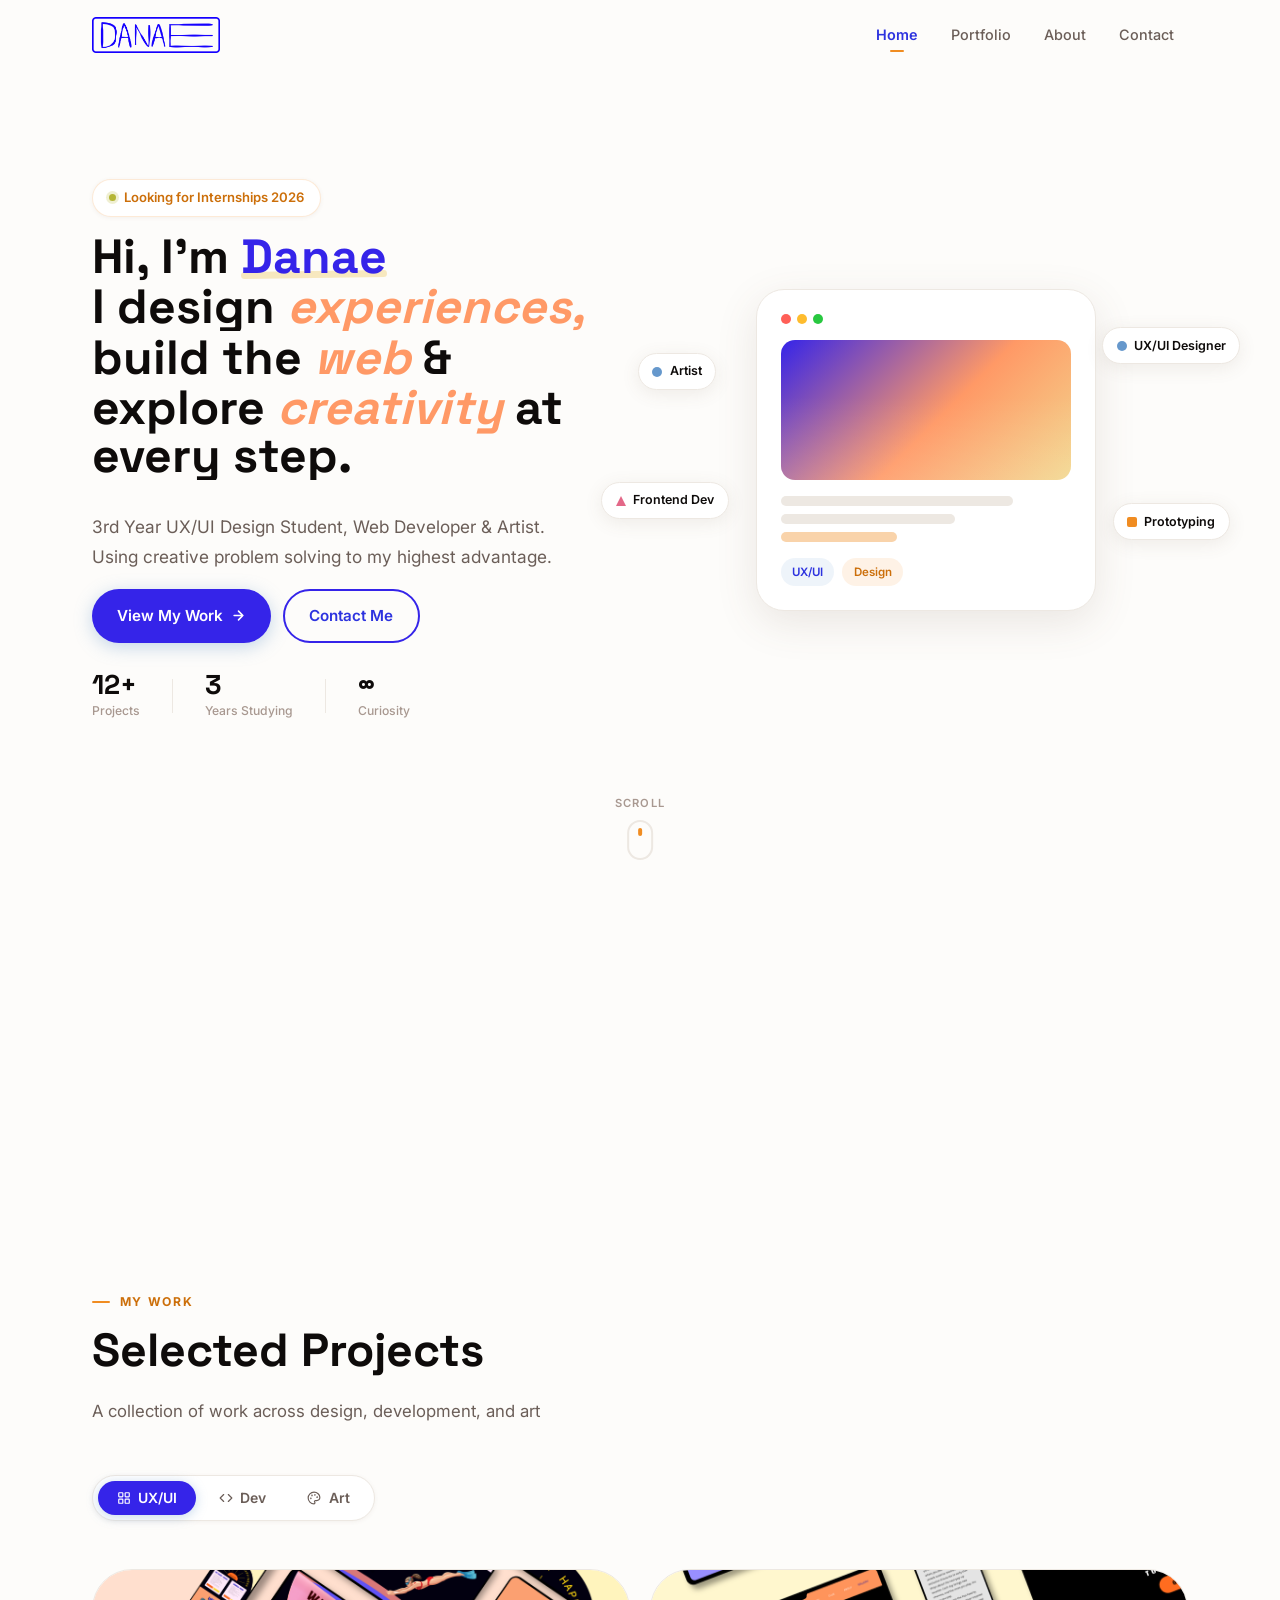
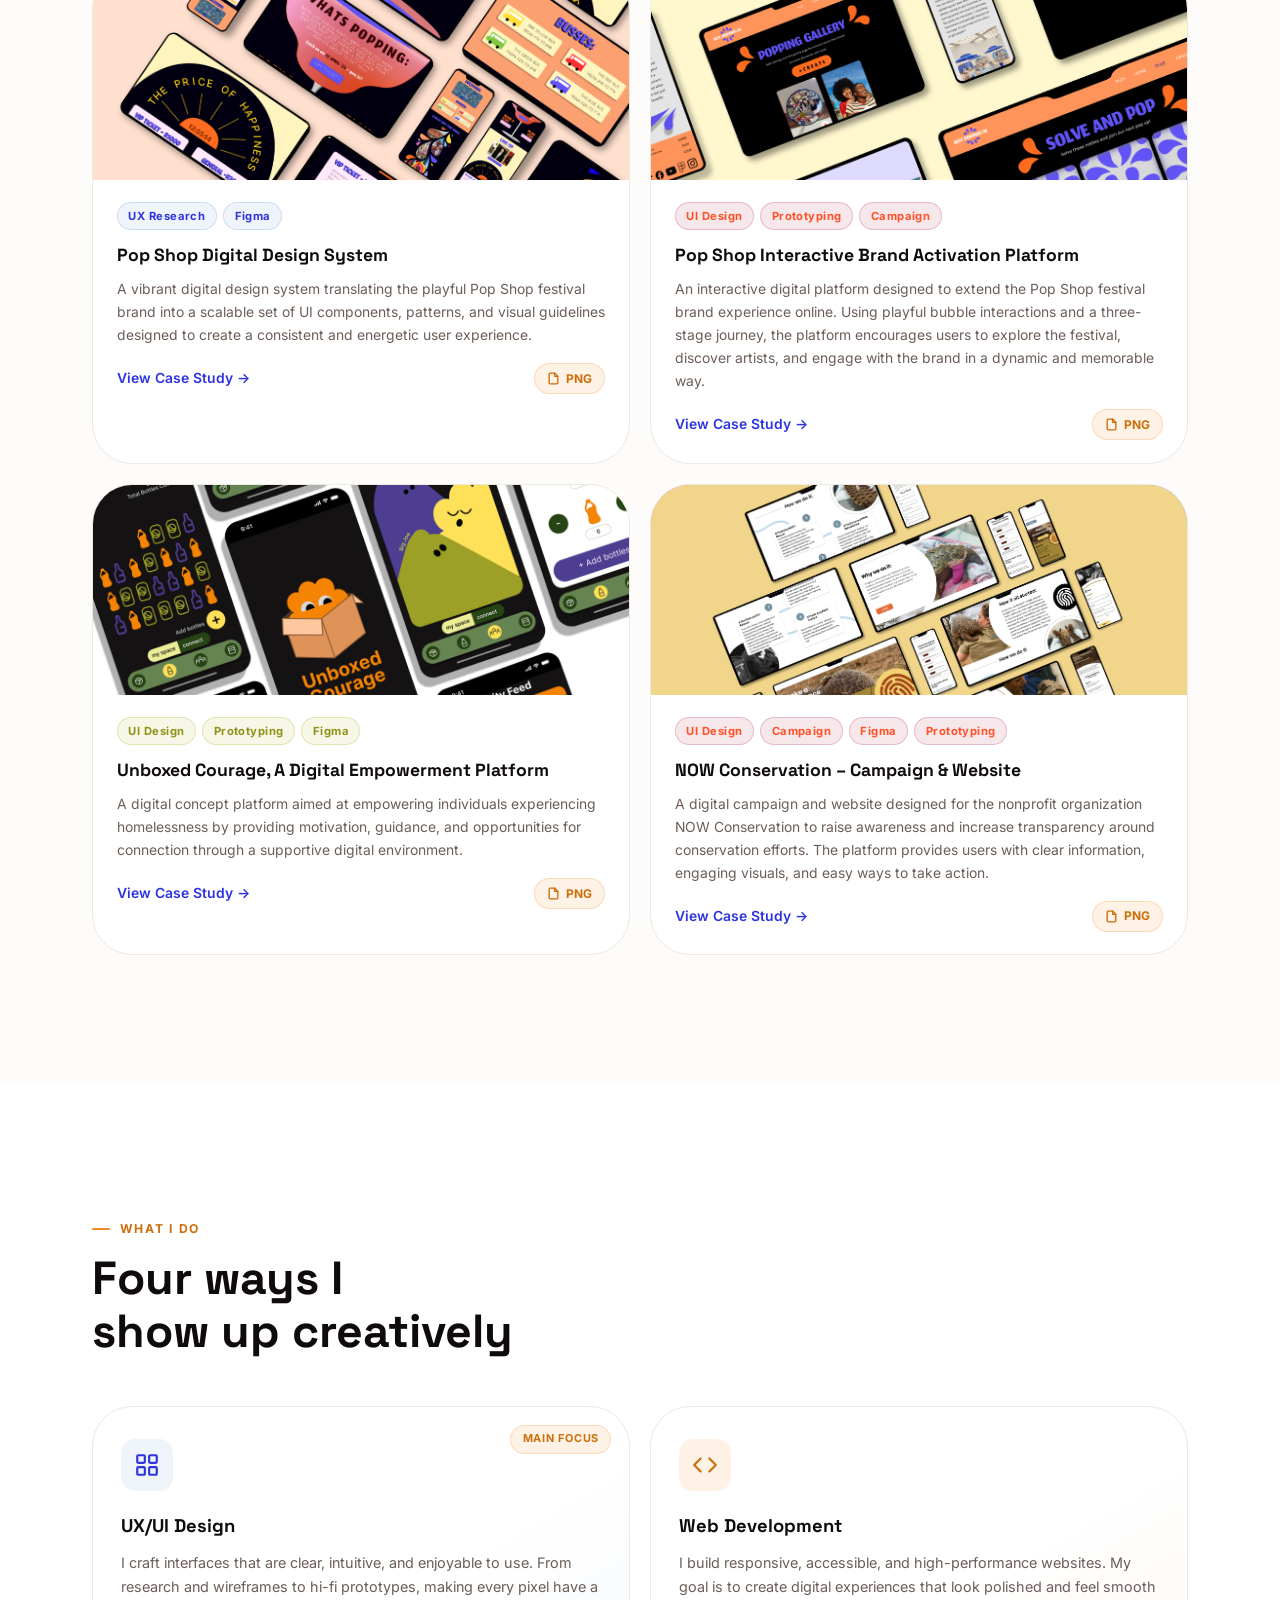
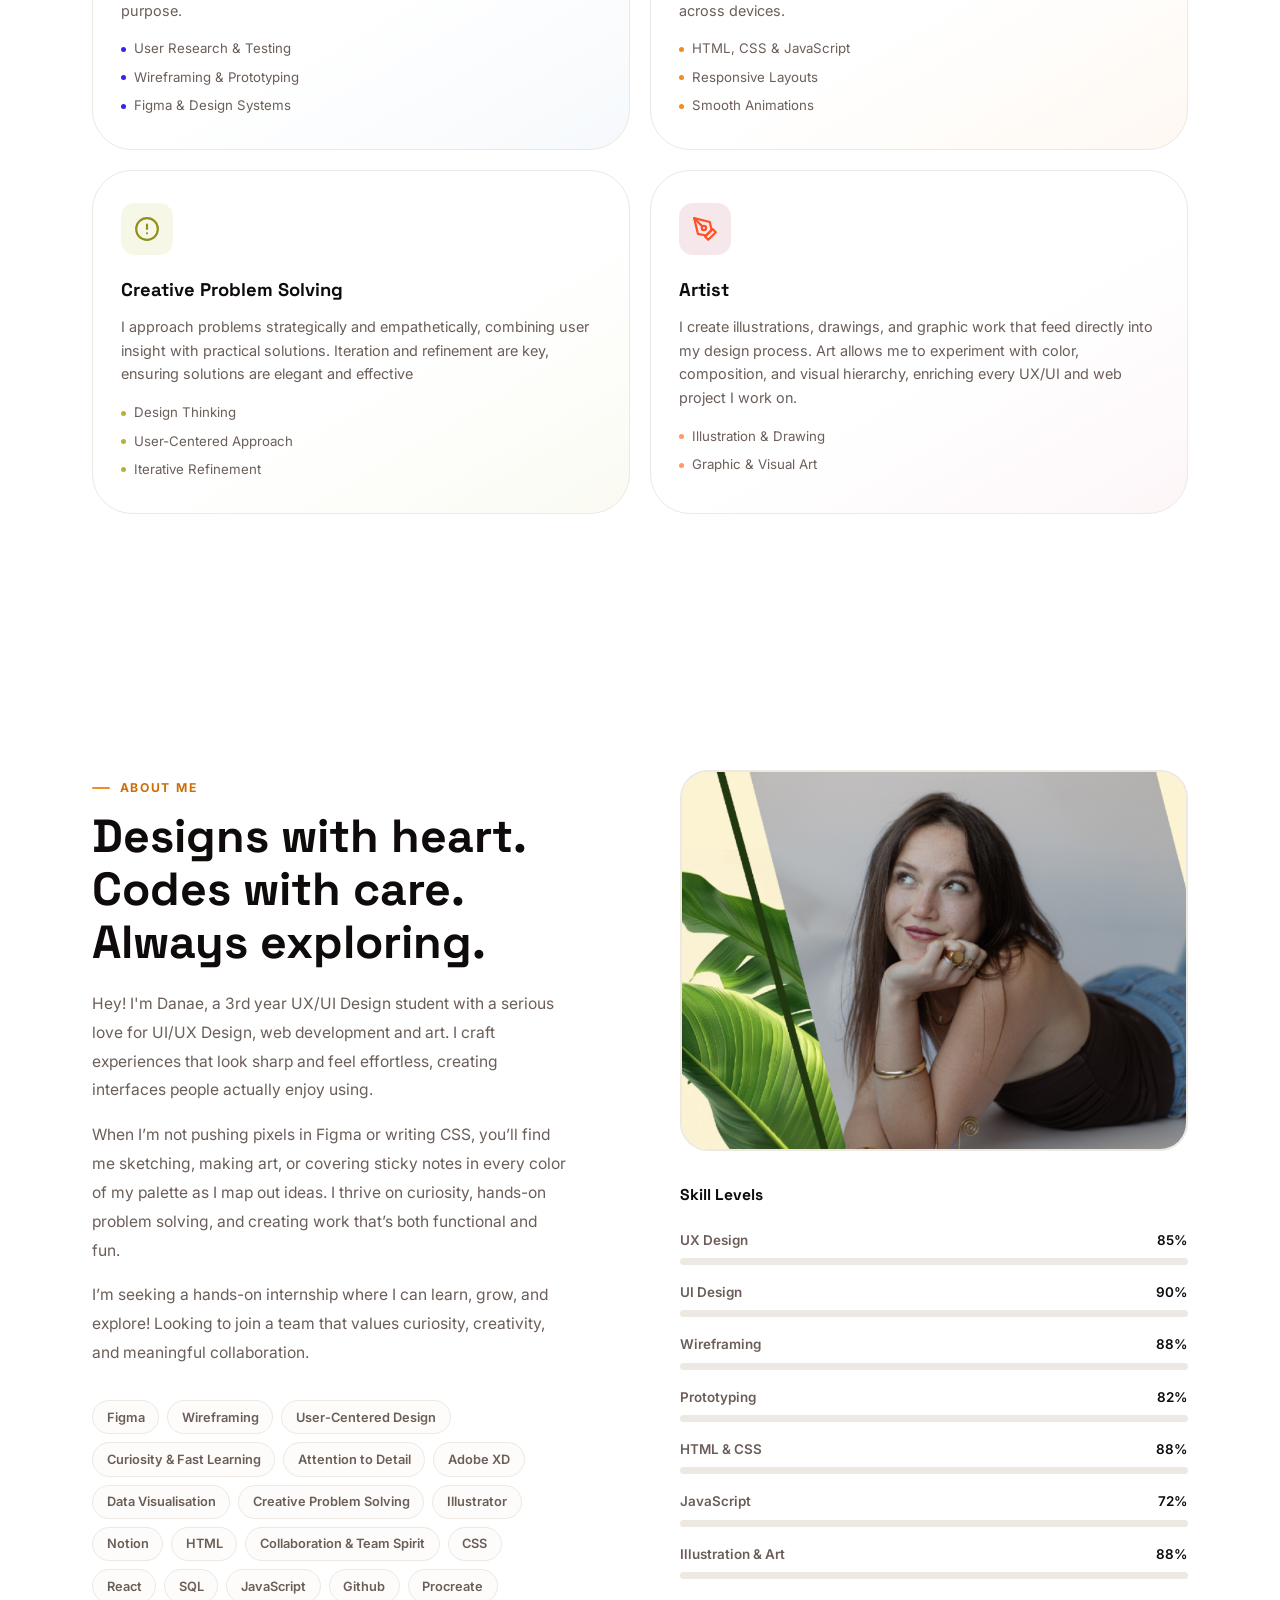
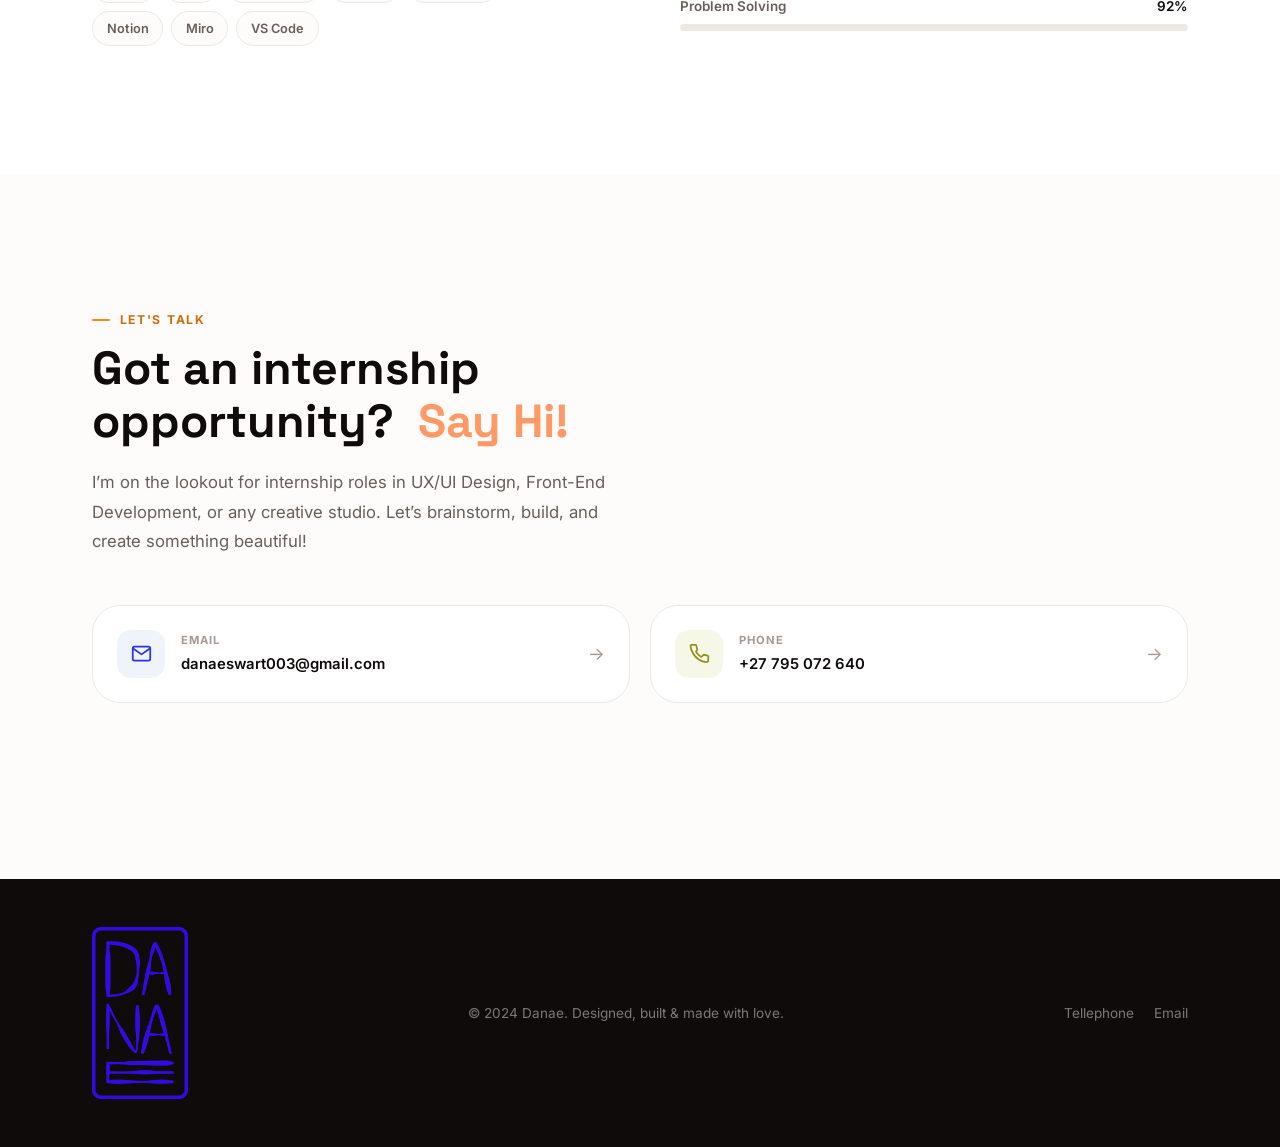
==== commit f8f2d295: "last changes" ====
--- a/index.html
+++ b/index.html
@@ -783,11 +783,11 @@
          
           </div>
 
-          <div class="contact-note">
+          <!-- <div class="contact-note">
             <div class="status-dot"></div>
             Open to internship opportunities - let's connect!
           </div>
-        </div>
+        </div> -->
       </section>
     </main>
 
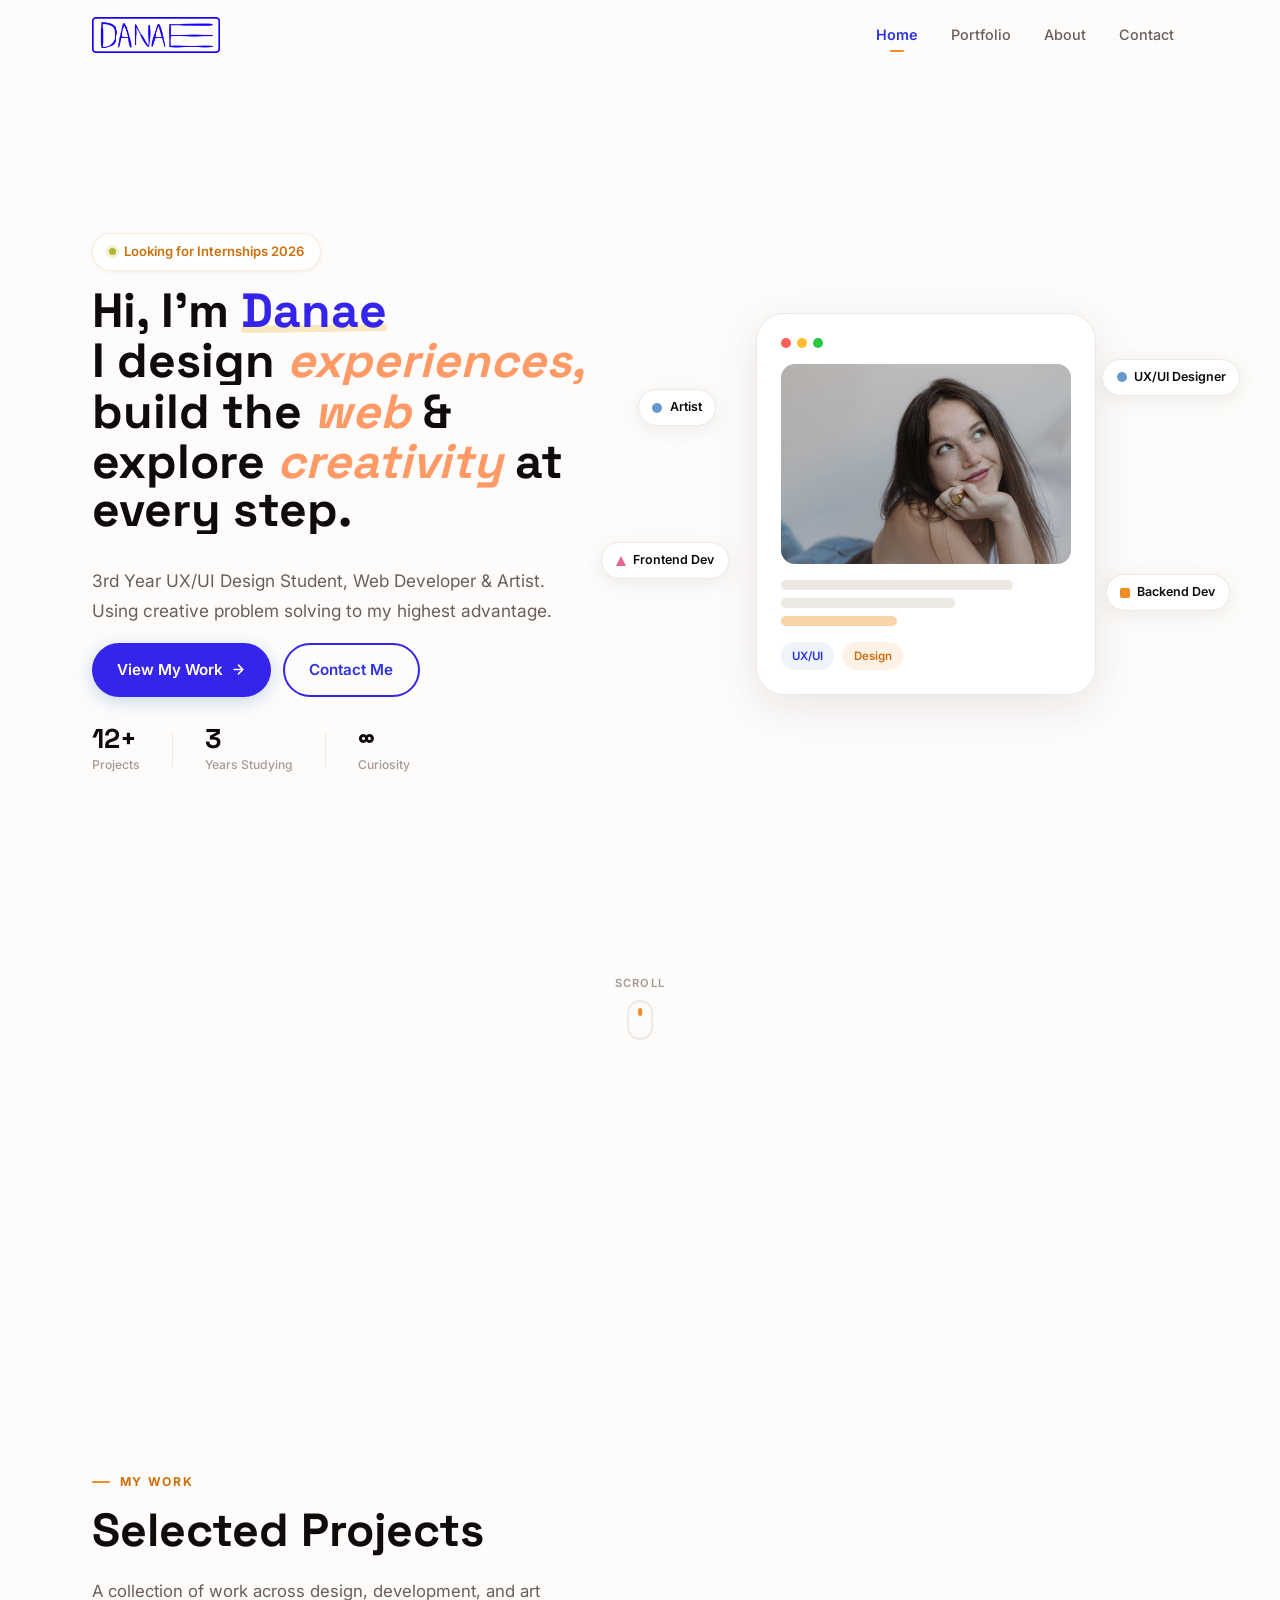
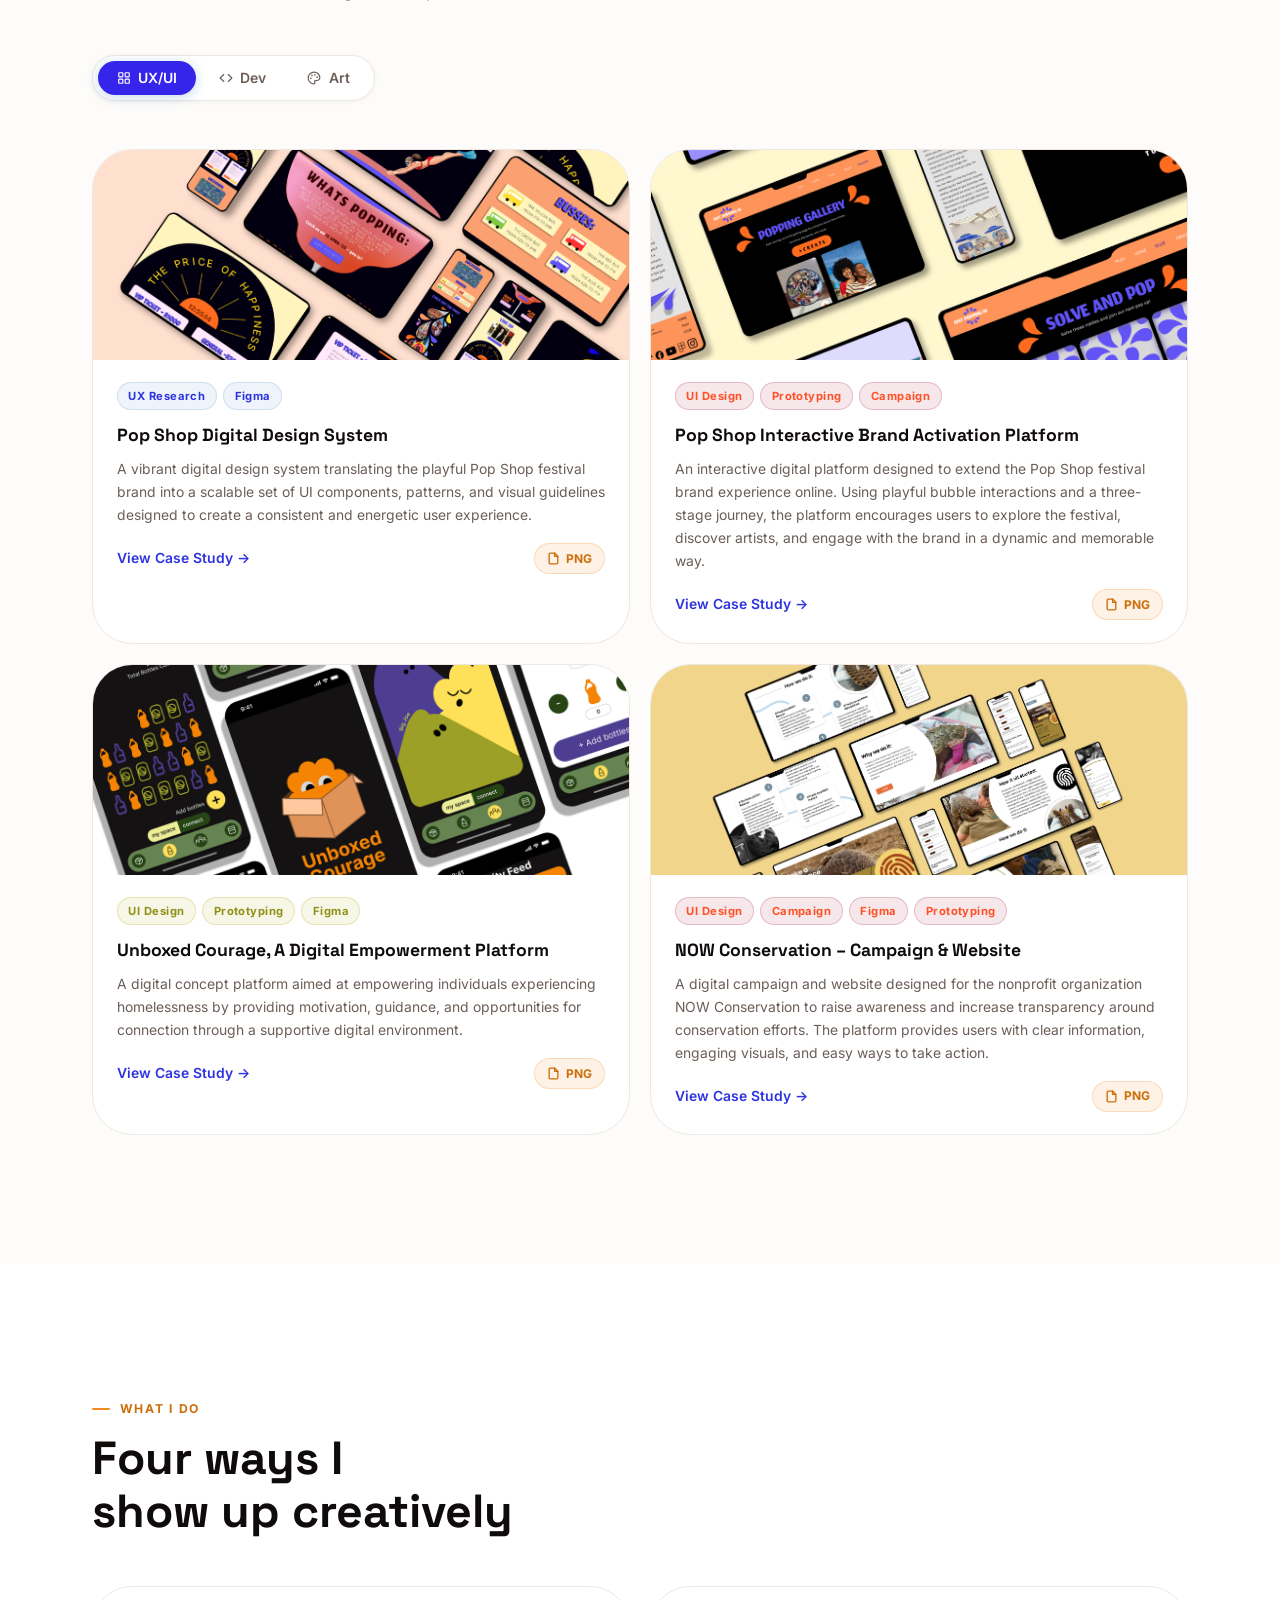
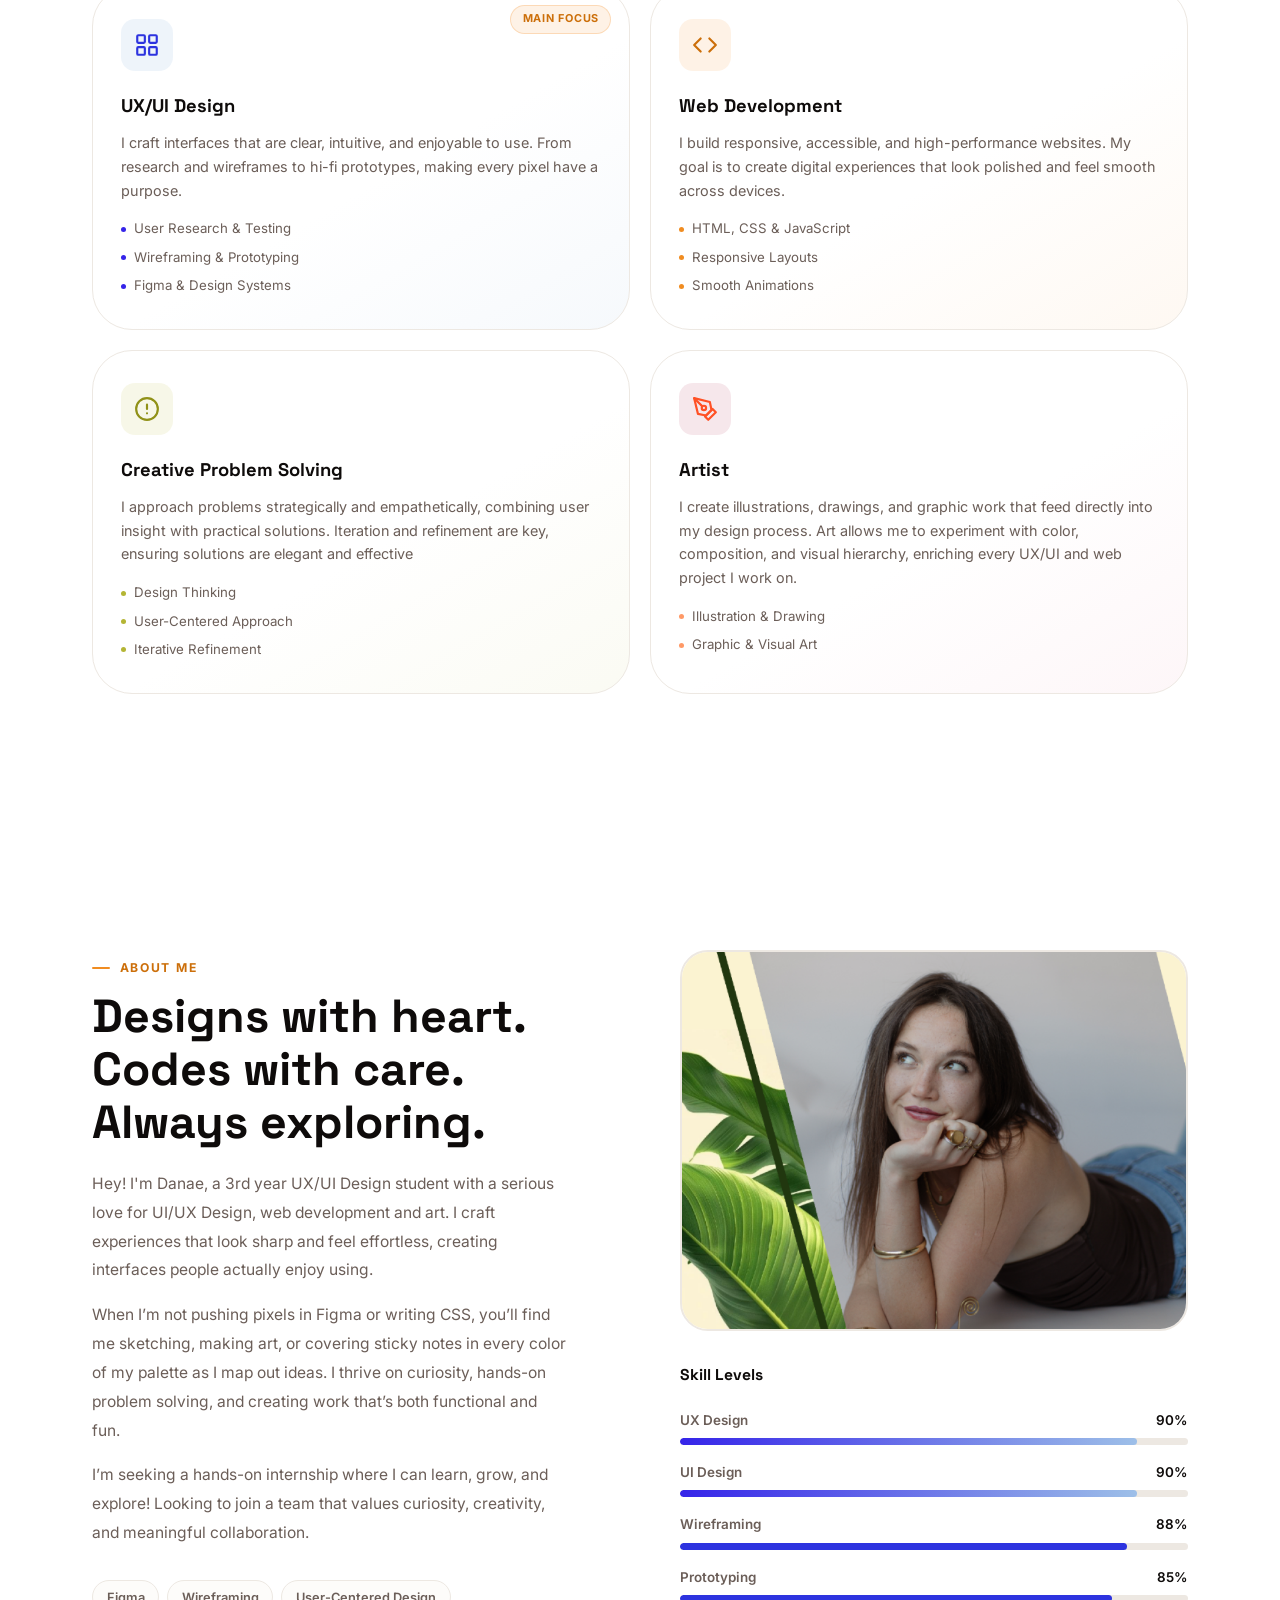
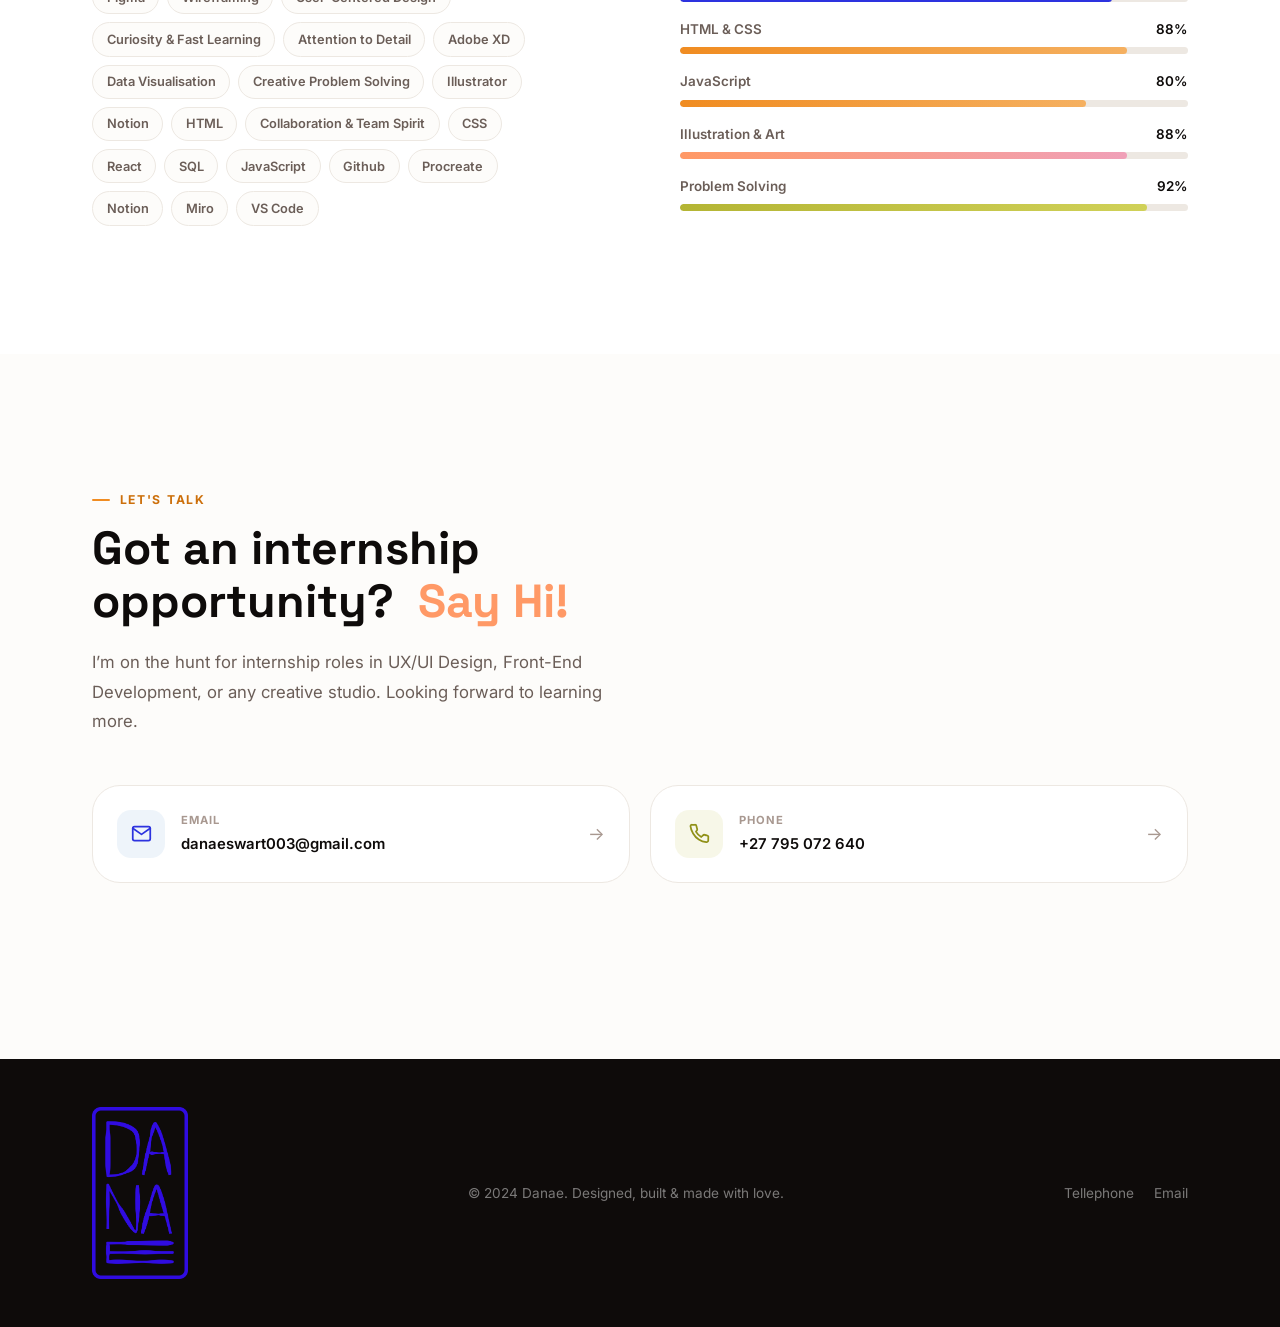
==== commit 228ee40f: "final push" ====
--- a/index.html
+++ b/index.html
@@ -95,7 +95,7 @@
             <div class="mock-bar">
               <span></span><span></span><span></span>
             </div>
-            <div class="mock-img"></div>
+            <div class="mock-img"><img src="images/zoom.JPEG" alt="Danae"></div>
             <div class="mock-lines">
               <div class="mock-line w-80"></div>
               <div class="mock-line w-60"></div>
@@ -113,7 +113,7 @@
           </div>
           <div class="floating-chip chip-2">
             <svg width="10" height="10" viewBox="0 0 10 10" aria-hidden="true"><rect width="10" height="10" rx="2" fill="#F08C21"/></svg>
-            Prototyping
+            Backend Dev
           </div>
           <div class="floating-chip chip-3">
             <svg width="10" height="10" viewBox="0 0 10 10" aria-hidden="true"><polygon points="5,0 10,10 0,10" fill="#E36888"/></svg>
@@ -704,8 +704,8 @@
                 <div class="skill-bars" id="skillBars">
 
                   <div class="skill-bar-row">
-                    <div class="skill-bar-header"><span>UX Design</span><span class="skill-pct">85%</span></div>
-                    <div class="skill-bar-track"><div class="skill-bar-fill fill-sea" data-width="85"></div></div>
+                    <div class="skill-bar-header"><span>UX Design</span><span class="skill-pct">90%</span></div>
+                    <div class="skill-bar-track"><div class="skill-bar-fill fill-sea" data-width="90"></div></div>
                   </div>
                   <div class="skill-bar-row">
                     <div class="skill-bar-header"><span>UI Design</span><span class="skill-pct">90%</span></div>
@@ -716,16 +716,16 @@
                     <div class="skill-bar-track"><div class="skill-bar-fill fill-sky" data-width="88"></div></div>
                   </div>
                   <div class="skill-bar-row">
-                    <div class="skill-bar-header"><span>Prototyping</span><span class="skill-pct">82%</span></div>
-                    <div class="skill-bar-track"><div class="skill-bar-fill fill-sky" data-width="82"></div></div>
+                    <div class="skill-bar-header"><span>Prototyping</span><span class="skill-pct">85%</span></div>
+                    <div class="skill-bar-track"><div class="skill-bar-fill fill-sky" data-width="85"></div></div>
                   </div>
                   <div class="skill-bar-row">
                     <div class="skill-bar-header"><span>HTML &amp; CSS</span><span class="skill-pct">88%</span></div>
                     <div class="skill-bar-track"><div class="skill-bar-fill fill-tangerine" data-width="88"></div></div>
                   </div>
                   <div class="skill-bar-row">
-                    <div class="skill-bar-header"><span>JavaScript</span><span class="skill-pct">72%</span></div>
-                    <div class="skill-bar-track"><div class="skill-bar-fill fill-tangerine" data-width="72"></div></div>
+                    <div class="skill-bar-header"><span>JavaScript</span><span class="skill-pct">80%</span></div>
+                    <div class="skill-bar-track"><div class="skill-bar-fill fill-tangerine" data-width="80"></div></div>
                   </div>
                   <div class="skill-bar-row">
                     <div class="skill-bar-header"><span>Illustration &amp; Art</span><span class="skill-pct">88%</span></div>
@@ -753,7 +753,7 @@
             <span class="highlight">&nbsp;Say Hi!</span>
           </h2>
           <p class="section-sub">
-           I’m on the lookout for internship roles in UX/UI Design, Front-End Development, or any creative studio. Let’s brainstorm, build, and create something beautiful!
+           I’m on the hunt for internship roles in UX/UI Design, Front-End Development, or any creative studio. Looking forward to learning more.
           </p>
 
           <div class="contact-grid">
--- a/styles.css
+++ b/styles.css
@@ -329,16 +329,29 @@
    7. HERO SECTION
    ---------------------------------------------------------- */
 .hero {
-  min-height: 100dvh;
+  min-height: 120dvh;
   display: grid;
   grid-template-columns: 1fr 1fr;
   align-items: center;
   gap: var(--space-xl);
-  padding: 8rem var(--space-lg) var(--space-3xl);
+  padding: 3.5rem var(--space-lg) var(--space-3xl);
   max-width: 1160px;
   margin-inline: auto;
   position: relative;
   width: 100%;
+  background-image: url('images/hero-background.jpg');
+  background-size: cover;
+  background-position: center;
+  background-repeat: no-repeat;
+}
+
+/* Optional overlay for better text readability */
+.hero::before {
+  content: '';
+  position: absolute;
+  inset: 0;
+  background: rgba(255, 255, 255, 0.1);
+  z-index: -1;
 }
 /* 
 /* ── Floating background shapes ── */
@@ -503,10 +516,14 @@
 .mock-bar span:nth-child(3) { background: #28C840; }
 
 .mock-img {
-  height: 140px;
+  height: 200px;
   border-radius: var(--r-md);
-  background: linear-gradient(135deg, var(--sea) 0%, var(--blush) 55%, var(--butter) 100%);
+  /* background-image: url('images/Me.JPEG'); */
+  background-size: cover;
+  background-position: center;
   margin-bottom: 1rem;
+  object-fit: contain;
+  width: 100%;
   position: relative;
   overflow: hidden;
 }
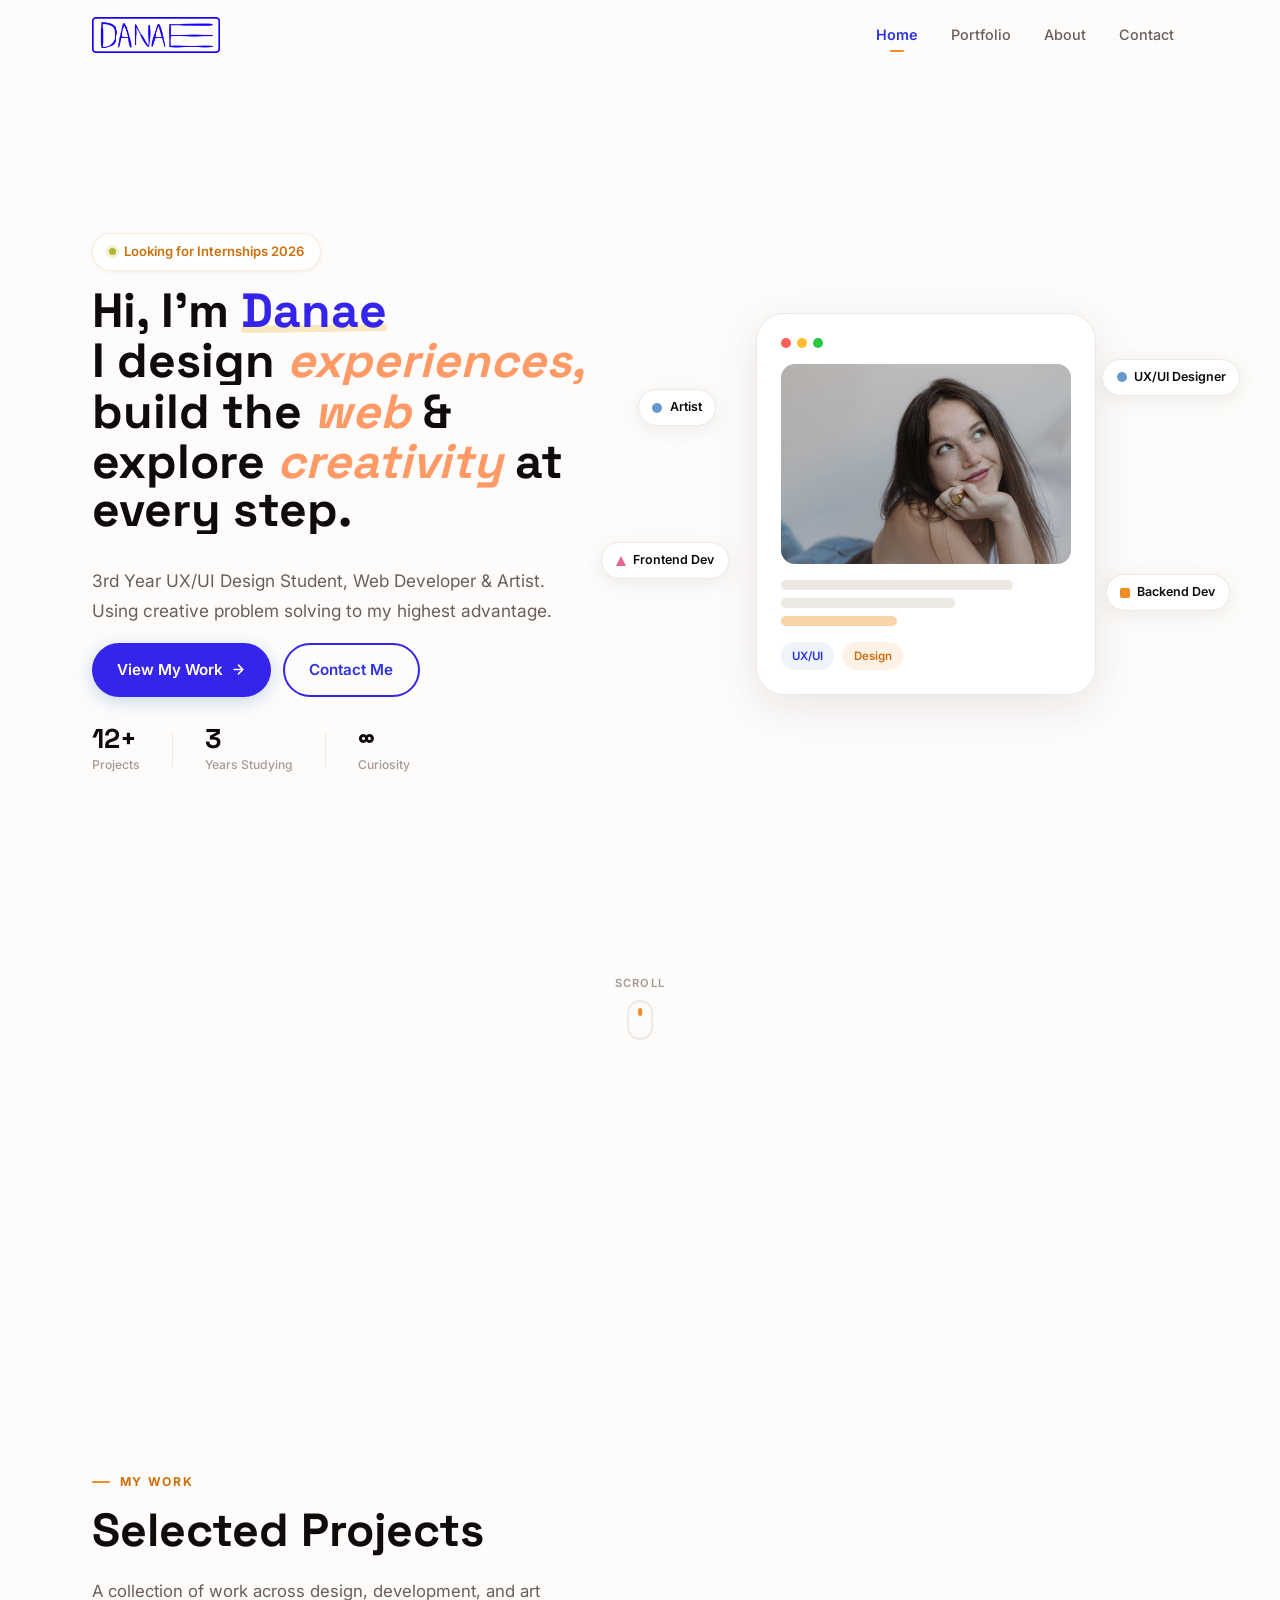
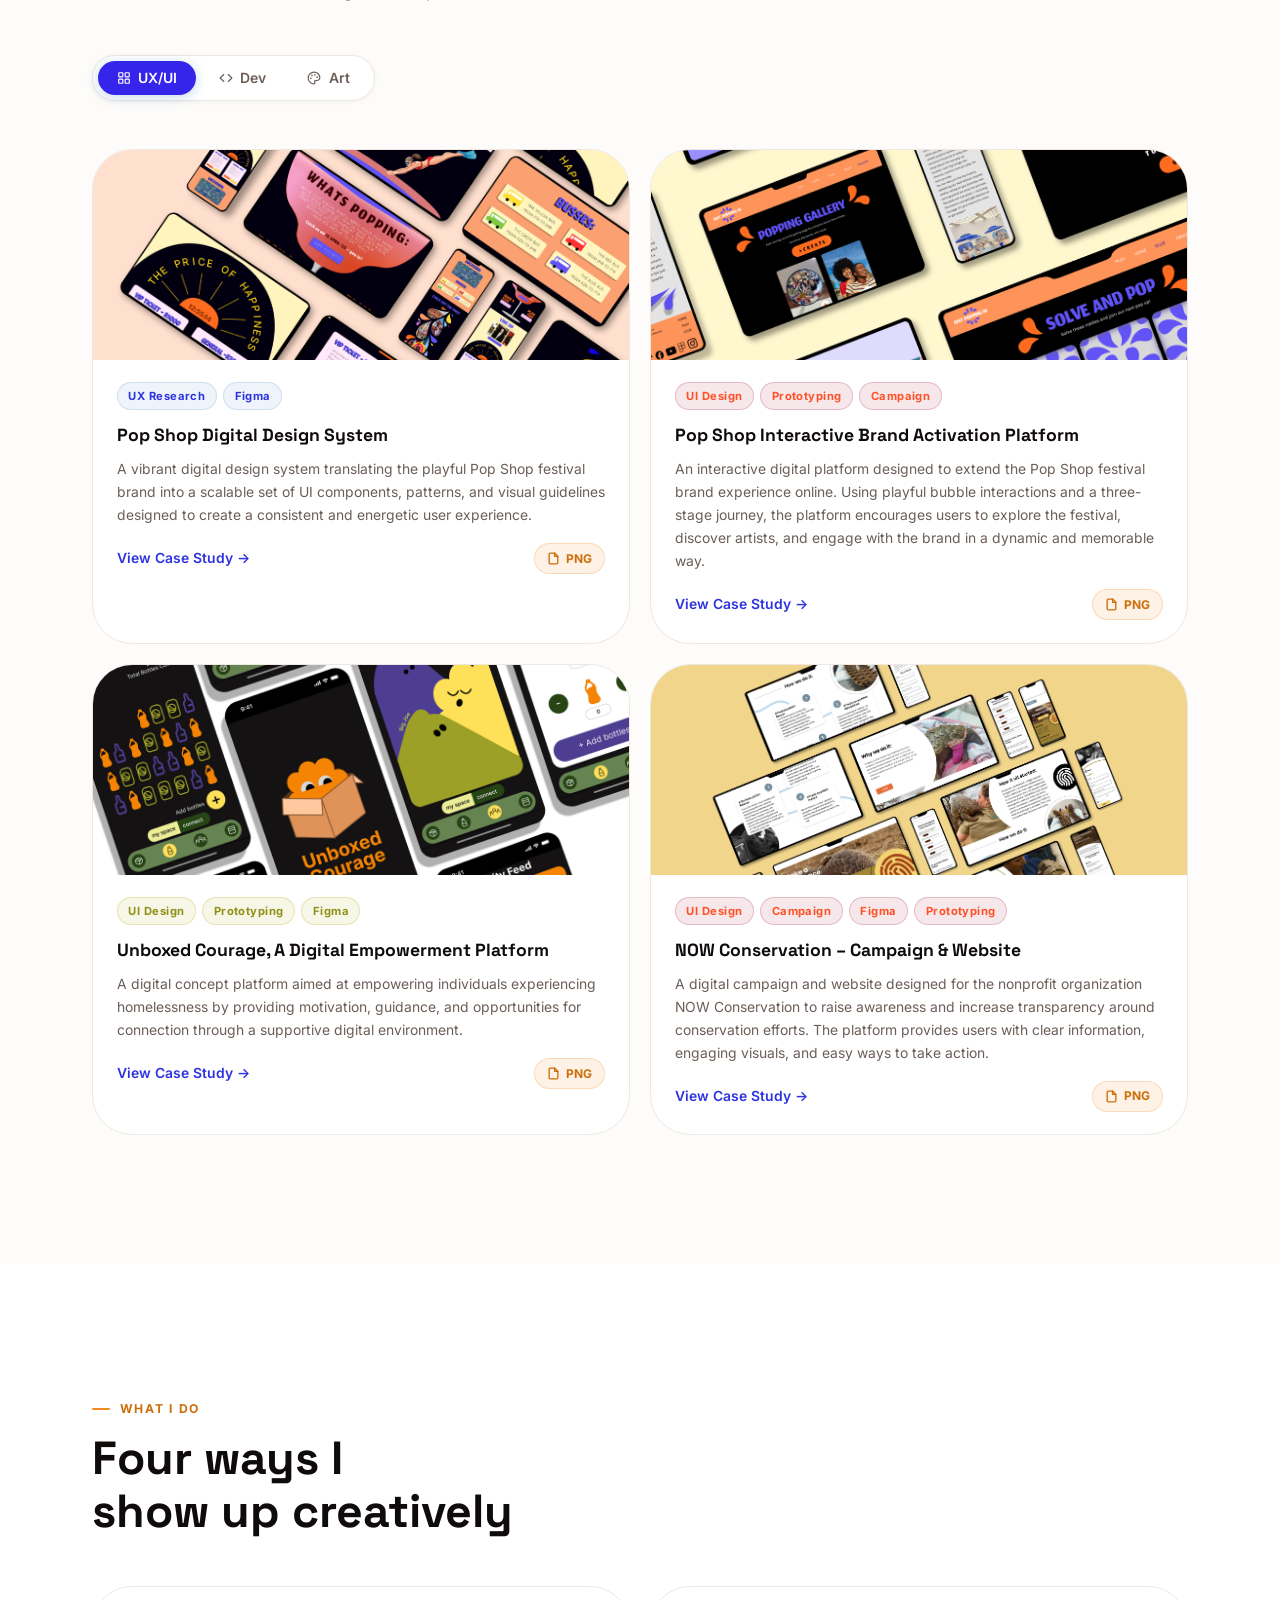
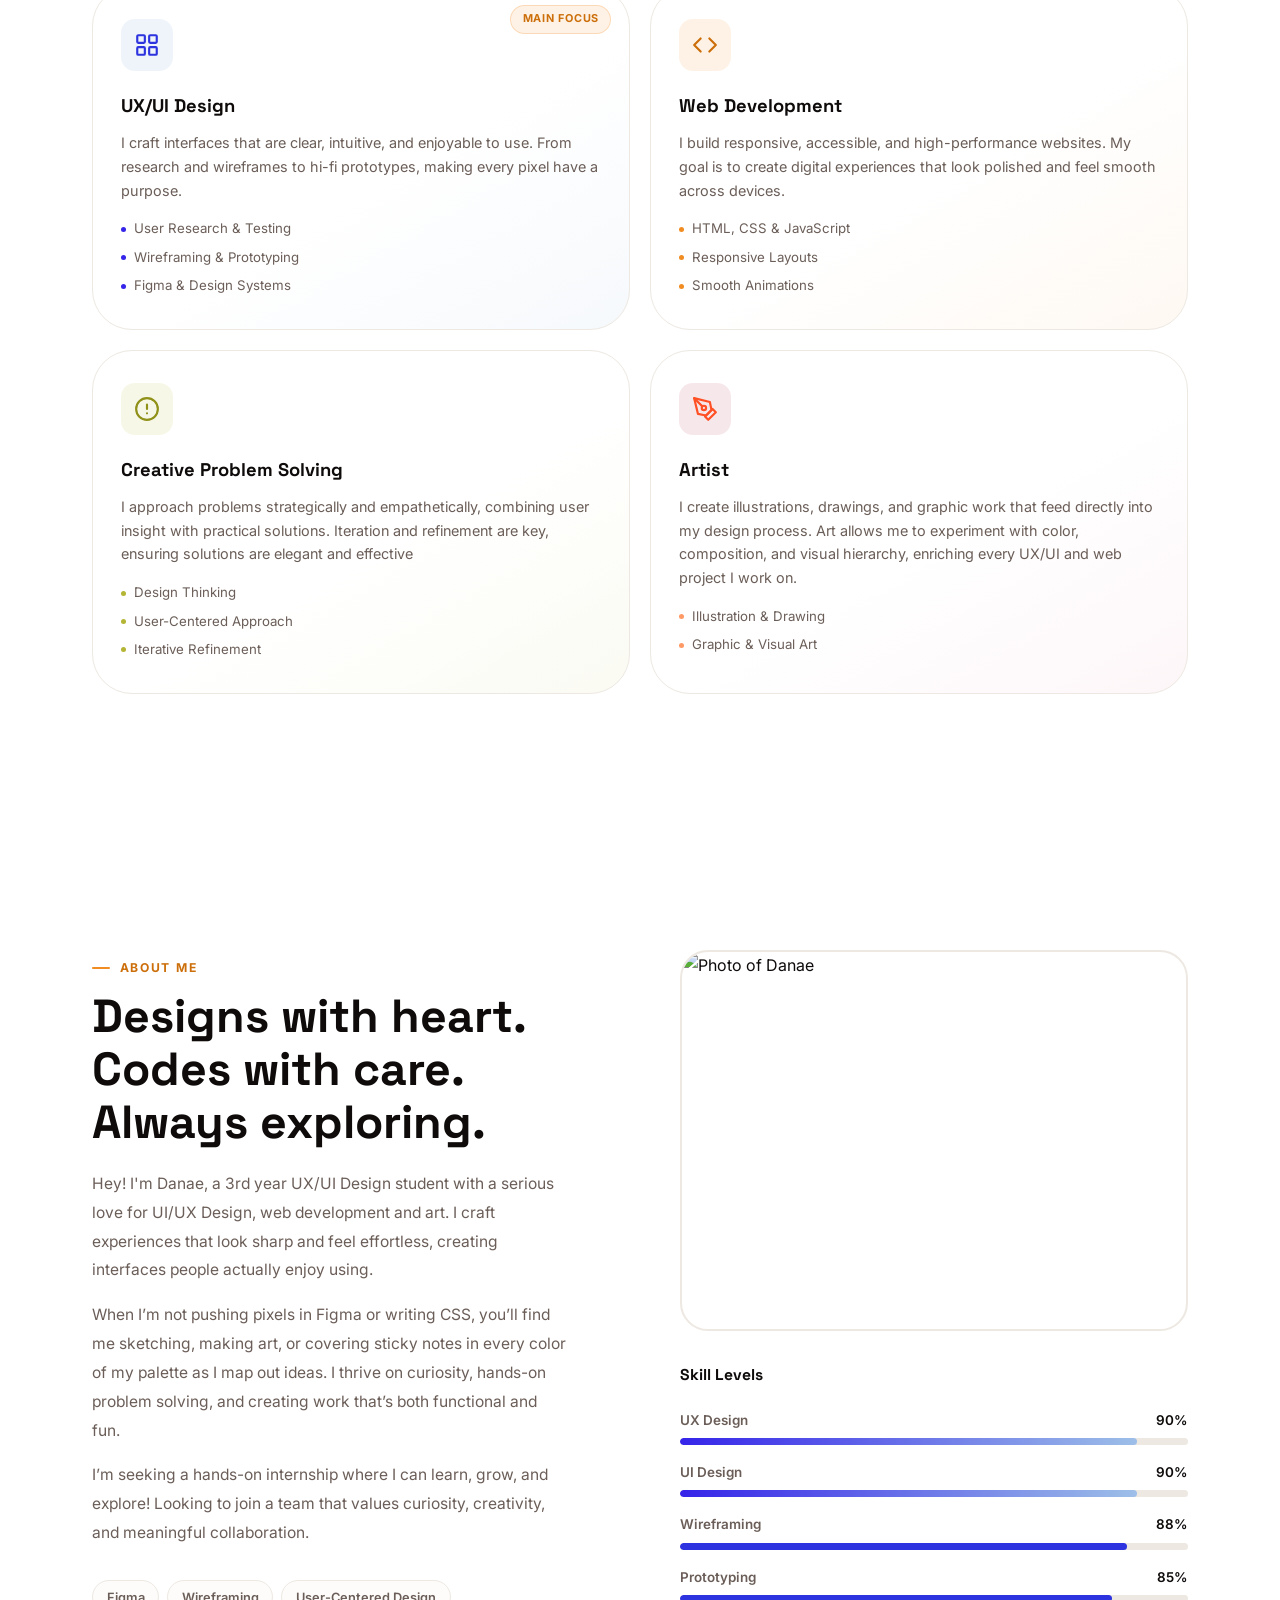
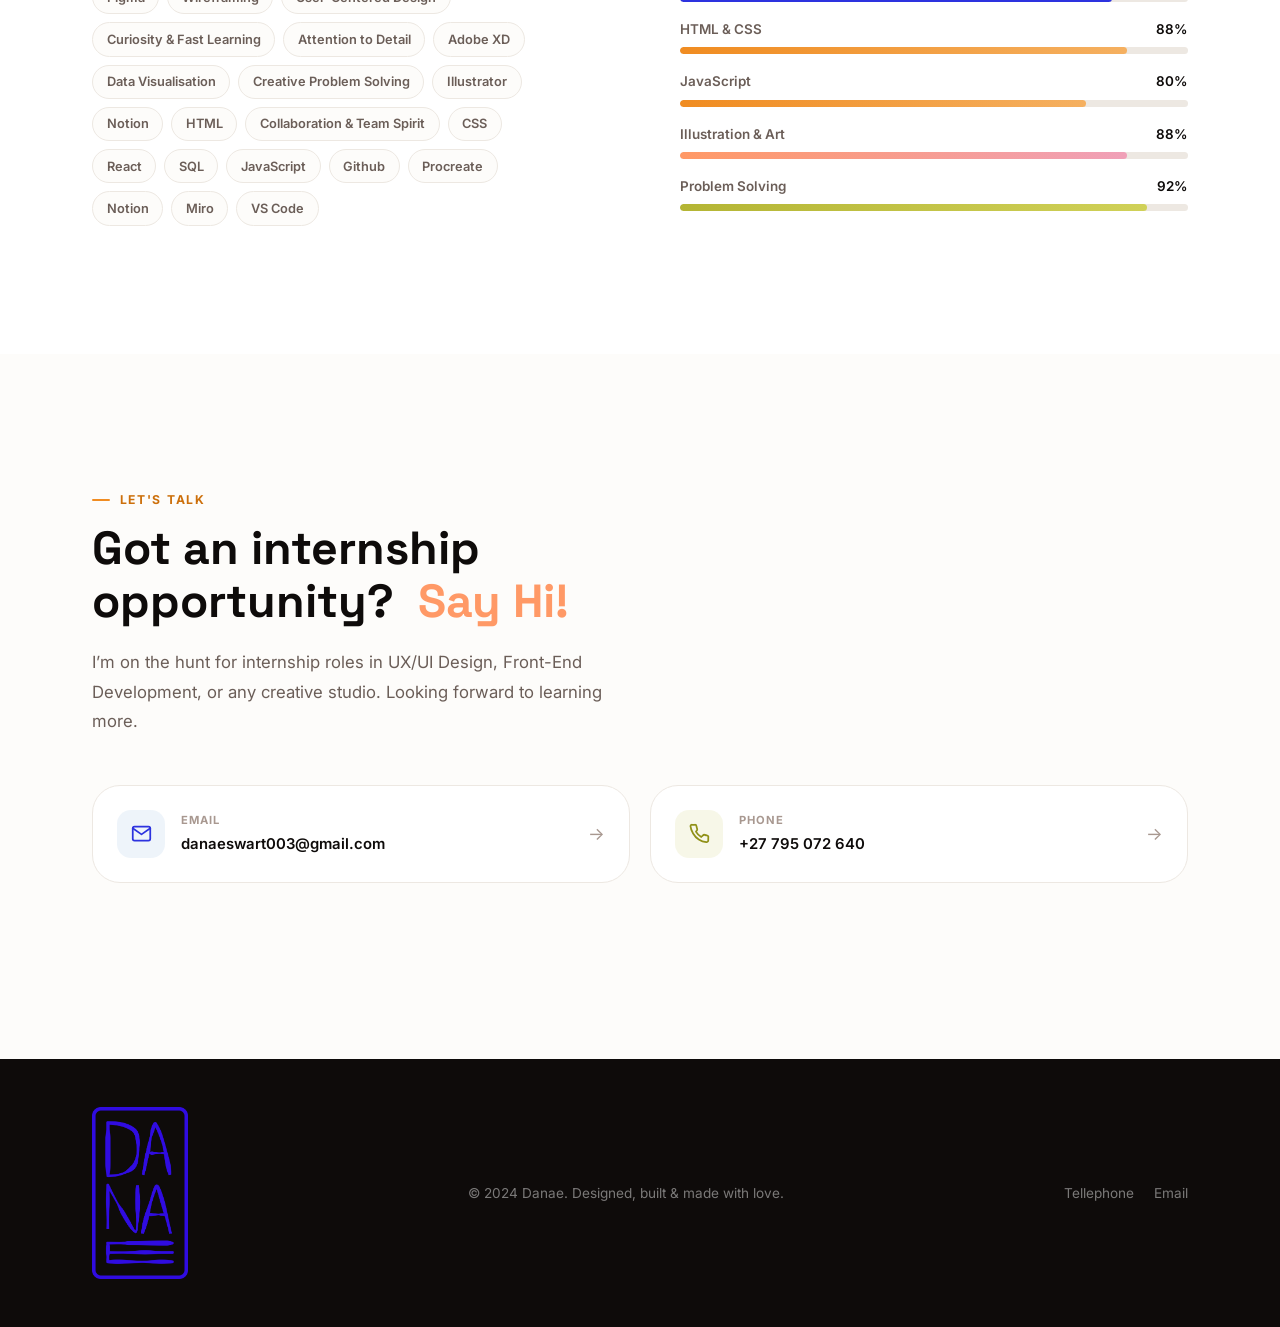
==== commit 0f852190: "photo update" ====
--- a/index.html
+++ b/index.html
@@ -690,7 +690,7 @@
             <div class="about-right">
               <div class="about-photo">
                
-                     <img src="images/proclose.png" alt="Photo of Danae" />
+                     <img src="images/Me.JPEG" alt="Photo of Danae" />
                      
                 <div class="photo-placeholder">
                   <svg width="56" height="56" viewBox="0 0 24 24" fill="none" stroke="#6698CC" stroke-width="1.5" stroke-linecap="round" stroke-linejoin="round" aria-hidden="true"><path d="M20 21v-2a4 4 0 0 0-4-4H8a4 4 0 0 0-4 4v2"/><circle cx="12" cy="7" r="4"/></svg>
